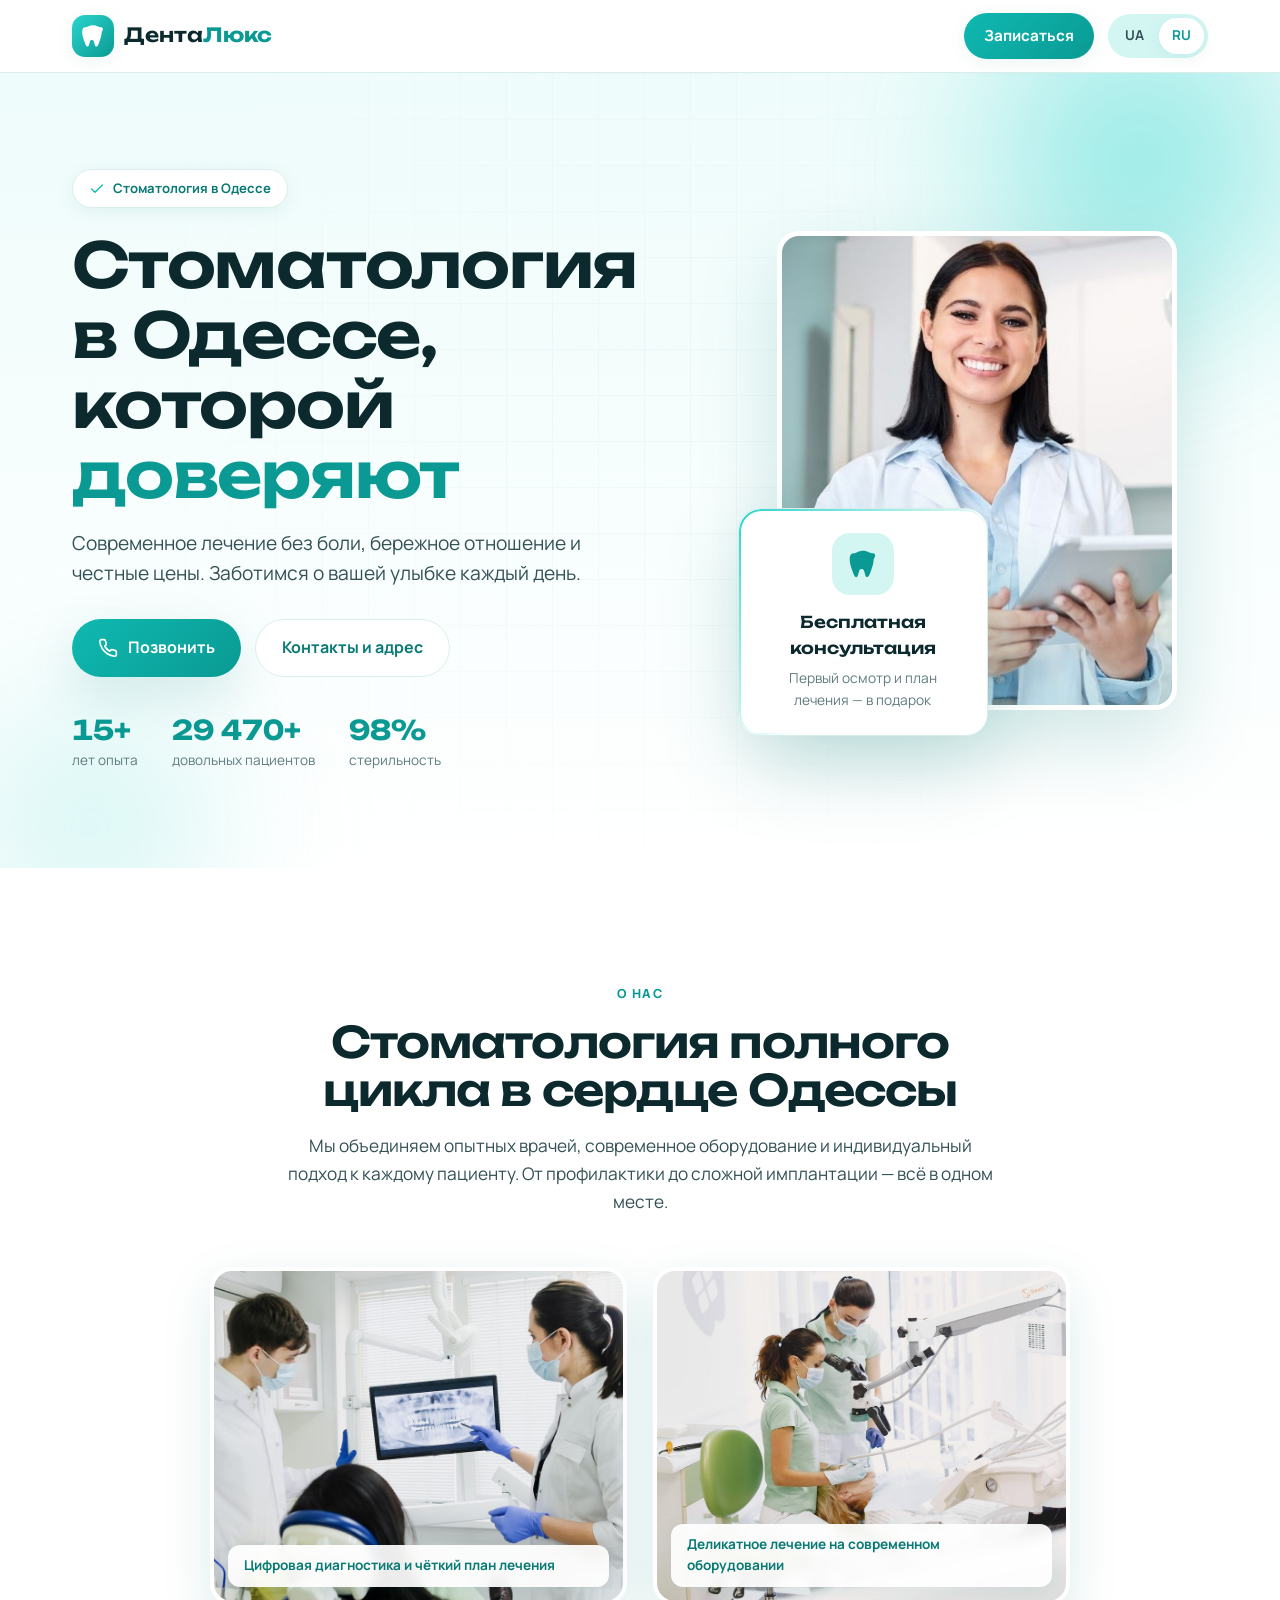
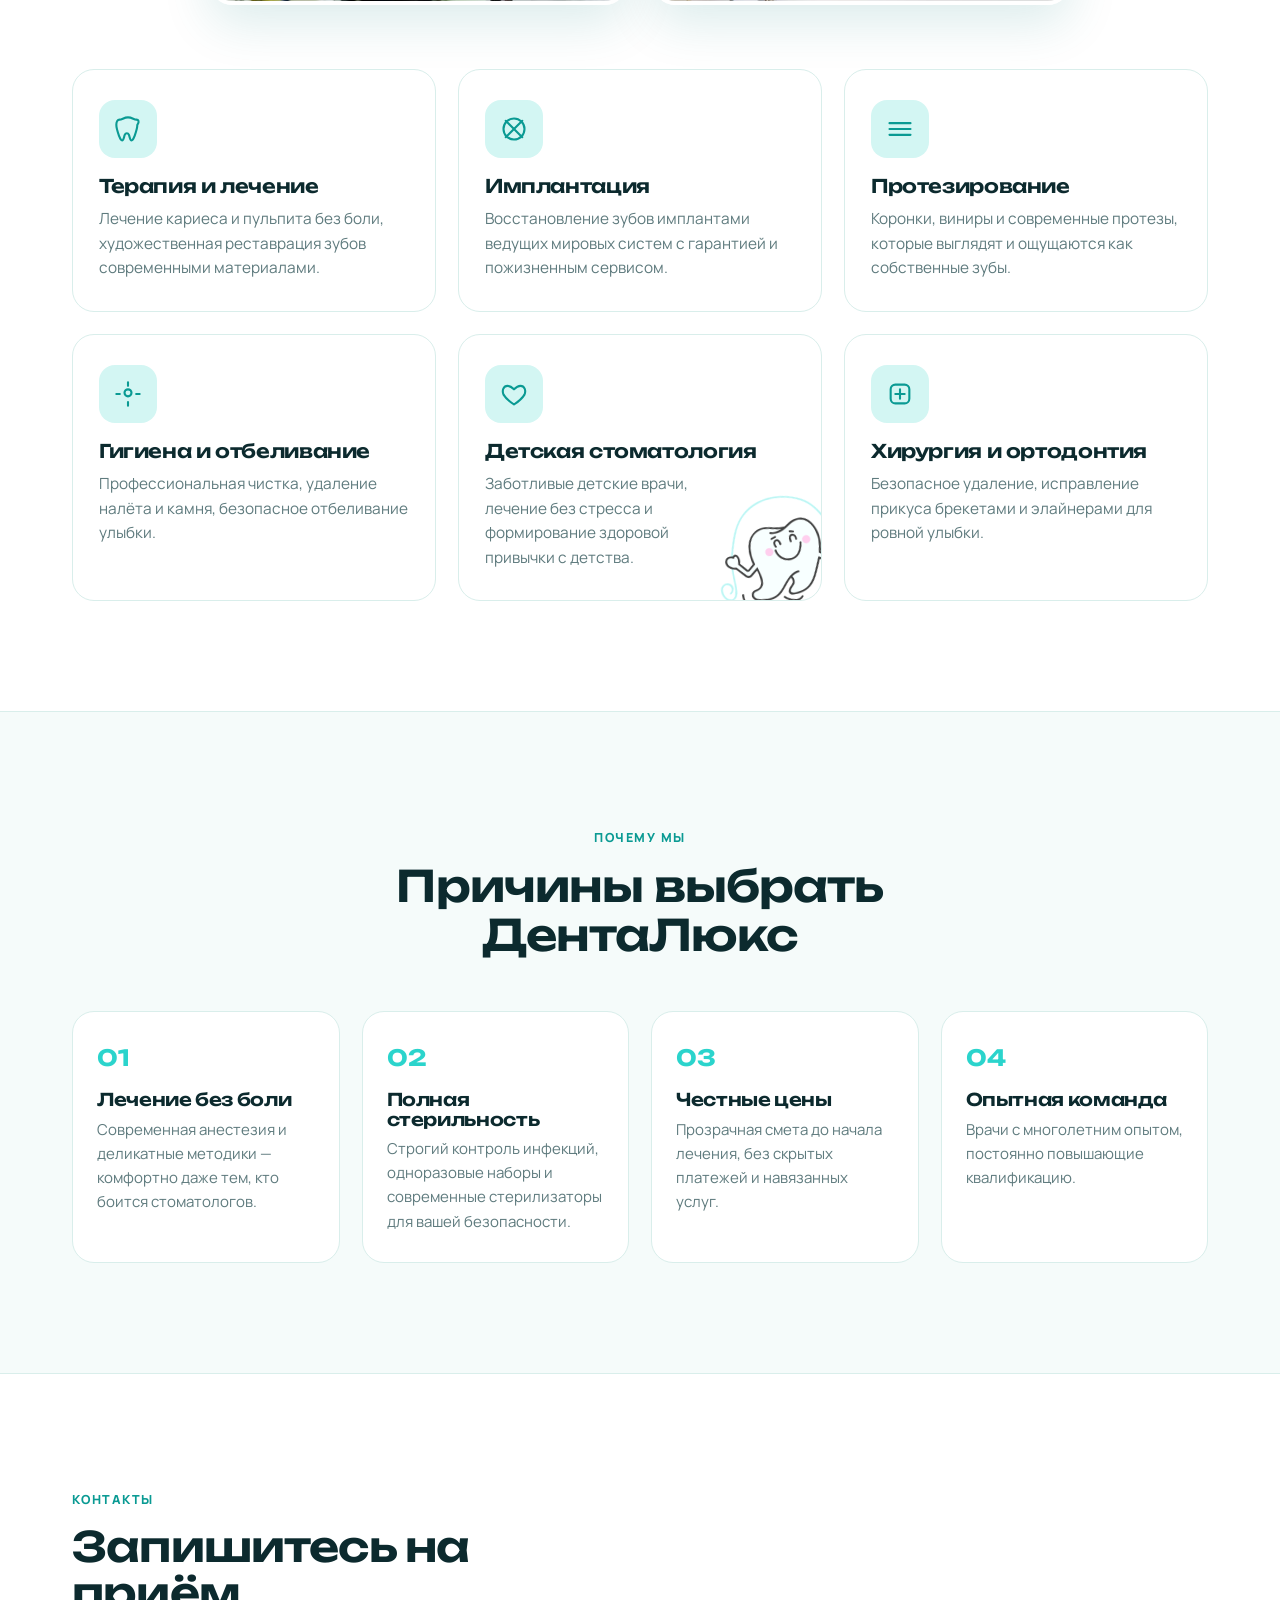
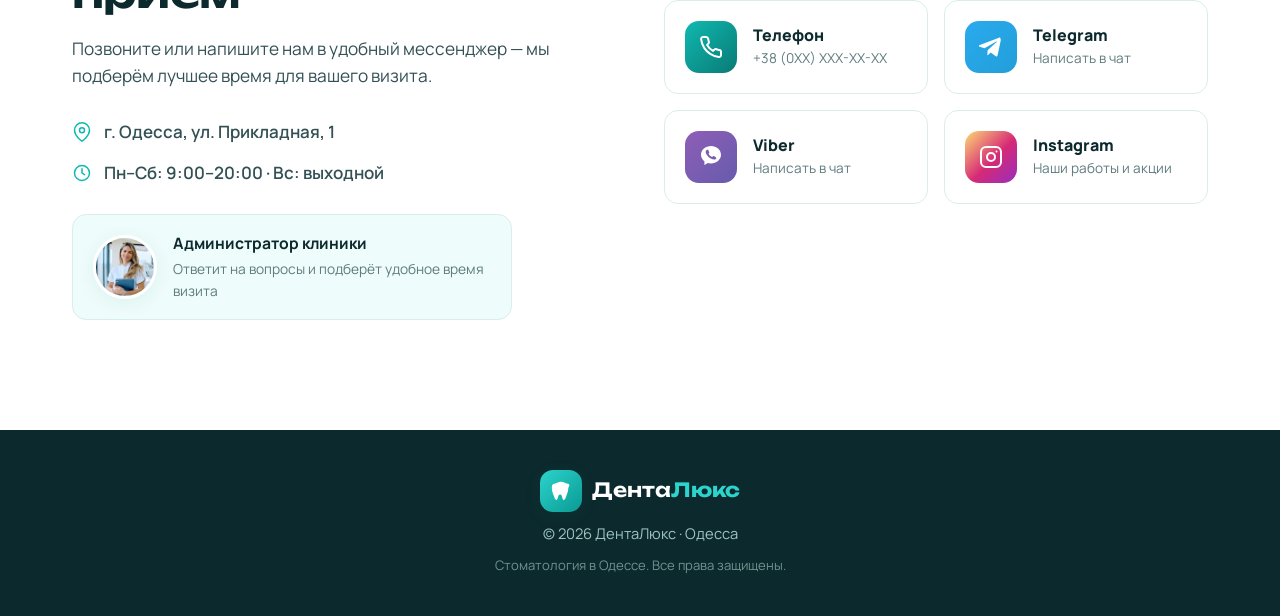
==== ru/index.html @ 969fa3d3 "Add motion layer: hero entrance, stat counters, hover micro-interactions Animations are kept calm an" ====
<!DOCTYPE html>
<html lang="ru">
<head>
  <meta charset="UTF-8" />
  <meta name="viewport" content="width=device-width, initial-scale=1.0" />

  <!-- ===== SEO ===== -->
  <title>Стоматология в Одессе — ДентаЛюкс | Имплантация, гигиена</title>
  <meta name="description" content="Стоматология в Одессе: лечение без боли, имплантация, протезирование, детская стоматология. Бесплатная консультация. Звоните: +38 (0XX) XXX-XX-XX" />
  <meta name="keywords" content="стоматология Одесса, стоматолог Одесса, имплантация зубов Одесса, лечение зубов Одесса, протезирование Одесса, детская стоматология Одесса" />
  <meta name="robots" content="index, follow" />
  <meta name="author" content="ДентаЛюкс" />
  <meta name="theme-color" content="#0fb9b1" />

  <!-- ===== Canonical & hreflang (демо-домен GitHub Pages; замініть на свій при переїзді на бойовий хостинг) ===== -->
  <link rel="canonical" href="https://yanisdigital.github.io/case-stomatology-Odesa/ru/" />
  <link rel="alternate" hreflang="uk" href="https://yanisdigital.github.io/case-stomatology-Odesa/" />
  <link rel="alternate" hreflang="ru" href="https://yanisdigital.github.io/case-stomatology-Odesa/ru/" />
  <link rel="alternate" hreflang="x-default" href="https://yanisdigital.github.io/case-stomatology-Odesa/" />

  <!-- ===== Open Graph (Telegram / Viber / Facebook) ===== -->
  <meta property="og:type" content="website" />
  <meta property="og:site_name" content="ДентаЛюкс" />
  <meta property="og:title" content="Стоматология в Одессе — ДентаЛюкс" />
  <meta property="og:description" content="Лечение без боли, имплантация, протезирование, детская стоматология. Бесплатная консультация." />
  <meta property="og:url" content="https://yanisdigital.github.io/case-stomatology-Odesa/ru/" />
  <meta property="og:image" content="https://yanisdigital.github.io/case-stomatology-Odesa/assets/img/og-image.png" />
  <meta property="og:image:width" content="1200" />
  <meta property="og:image:height" content="630" />
  <meta property="og:locale" content="ru_RU" />
  <meta property="og:locale:alternate" content="uk_UA" />

  <!-- ===== Twitter ===== -->
  <meta name="twitter:card" content="summary_large_image" />
  <meta name="twitter:title" content="Стоматология в Одессе — ДентаЛюкс" />
  <meta name="twitter:description" content="Лечение без боли, имплантация, протезирование, детская стоматология. Бесплатная консультация." />
  <meta name="twitter:image" content="https://yanisdigital.github.io/case-stomatology-Odesa/assets/img/og-image.png" />

  <!-- ===== Favicons ===== -->
  <link rel="icon" href="../favicon.ico" sizes="any" />
  <link rel="icon" type="image/svg+xml" href="../assets/img/favicon.svg" />
  <link rel="apple-touch-icon" href="../assets/img/favicon.svg" />

  <!-- ===== Fonts ===== -->
  <link rel="preconnect" href="https://fonts.googleapis.com" />
  <link rel="preconnect" href="https://fonts.gstatic.com" crossorigin />
  <link href="https://fonts.googleapis.com/css2?family=Manrope:wght@400;500;600;700;800&family=Unbounded:wght@500;600;700&display=swap" rel="stylesheet" />

  <!-- ===== Styles ===== -->
  <!-- ?v= — версия для сброса кеша браузера после обновлений -->
  <link rel="stylesheet" href="../assets/css/style.css?v=4" />

  <!-- ===== Structured data: LocalBusiness ===== -->
  <script type="application/ld+json">
  {
    "@context": "https://schema.org",
    "@type": "Dentist",
    "name": "ДентаЛюкс",
    "image": "https://yanisdigital.github.io/case-stomatology-Odesa/assets/img/og-image.png",
    "url": "https://yanisdigital.github.io/case-stomatology-Odesa/ru/",
    "telephone": "+380000000000",
    "priceRange": "$$",
    "address": {
      "@type": "PostalAddress",
      "streetAddress": "ул. Прикладная, 1",
      "addressLocality": "Одесса",
      "addressRegion": "Одесская область",
      "postalCode": "65000",
      "addressCountry": "UA"
    },
    "openingHoursSpecification": [{
      "@type": "OpeningHoursSpecification",
      "dayOfWeek": ["Monday","Tuesday","Wednesday","Thursday","Friday","Saturday"],
      "opens": "09:00",
      "closes": "20:00"
    }]
  }
  </script>
</head>

<body>
  <!-- ================= HEADER ================= -->
  <header class="site-header" id="top">
    <div class="container header__inner">
      <a class="logo" href="#top" aria-label="ДентаЛюкс">
        <span class="logo__mark" aria-hidden="true">
          <svg viewBox="0 0 24 24" width="26" height="26" fill="currentColor">
            <path d="M12 2C8.5 2 7 4 4.8 4 3 4 2 5.6 2 8.4c0 3.2 1.2 6.4 2.3 9.4.7 1.9 1.3 4 2.6 4 1.5 0 1.5-3 2.4-5 .3-.7.8-1.1 1.7-1.1s1.4.4 1.7 1.1c.9 2 .9 5 2.4 5 1.3 0 1.9-2.1 2.6-4 1.1-3 2.3-6.2 2.3-9.4C22 5.6 21 4 19.2 4 17 4 15.5 2 12 2Z"/>
          </svg>
        </span>
        <span class="logo__text">Дента<strong>Люкс</strong></span>
      </a>

      <div class="header__right">
        <a class="header__cta" data-tel-link href="tel:+380000000000">Записаться</a>
        <div class="lang-switch" role="group" aria-label="Переключатель языка">
          <a href="../" class="lang-btn">UA</a>
          <a href="./" class="lang-btn is-active" aria-current="page">RU</a>
        </div>
      </div>
    </div>
  </header>

  <main>
    <!-- ================= HERO ================= -->
    <section class="hero">
      <div class="hero__bg" aria-hidden="true">
        <span class="blob blob--1"></span>
        <span class="blob blob--2"></span>
        <span class="grid-overlay"></span>
      </div>

      <div class="container hero__inner">
        <div class="hero__content">
          <span class="badge">
            <svg viewBox="0 0 24 24" width="16" height="16" fill="none" stroke="currentColor" stroke-width="2" stroke-linecap="round" stroke-linejoin="round"><path d="M20 6 9 17l-5-5"/></svg>
            <span>Стоматология в Одессе</span>
          </span>

          <h1 class="hero__title">Стоматология в Одессе, которой <span class="accent">доверяют</span></h1>
          <p class="hero__slogan">Современное лечение без боли, бережное отношение и честные цены. Заботимся о вашей улыбке каждый день.</p>

          <div class="hero__actions">
            <a class="btn btn--primary" data-tel-link href="tel:+380000000000">
              <svg viewBox="0 0 24 24" width="20" height="20" fill="none" stroke="currentColor" stroke-width="2" stroke-linecap="round" stroke-linejoin="round"><path d="M22 16.92v3a2 2 0 0 1-2.18 2 19.79 19.79 0 0 1-8.63-3.07 19.5 19.5 0 0 1-6-6 19.79 19.79 0 0 1-3.07-8.67A2 2 0 0 1 4.11 2h3a2 2 0 0 1 2 1.72c.13.96.36 1.9.7 2.81a2 2 0 0 1-.45 2.11L8.09 9.91a16 16 0 0 0 6 6l1.27-1.27a2 2 0 0 1 2.11-.45c.9.34 1.85.57 2.81.7A2 2 0 0 1 22 16.92Z"/></svg>
              <span>Позвонить</span>
            </a>
            <a class="btn btn--ghost" href="#contacts">Контакты и адрес</a>
          </div>

          <ul class="hero__stats">
            <li><strong data-count="15" data-suffix="+">15+</strong><span>лет опыта</span></li>
            <li><strong data-count="30000" data-suffix="+">30 000+</strong><span>довольных пациентов</span></li>
            <li><strong data-count="100" data-suffix="%">100%</strong><span>стерильность</span></li>
          </ul>
        </div>

        <div class="hero__visual">
          <div class="hero__photo">
            <img src="../assets/img/doctor-1.jpg" width="568" height="683"
                 alt="Врач-стоматолог клиники ДентаЛюкс"
                 fetchpriority="high" />
          </div>
          <div class="hero__card">
            <span class="hero__card-icon">
              <svg viewBox="0 0 24 24" width="40" height="40" fill="currentColor"><path d="M12 2C8.5 2 7 4 4.8 4 3 4 2 5.6 2 8.4c0 3.2 1.2 6.4 2.3 9.4.7 1.9 1.3 4 2.6 4 1.5 0 1.5-3 2.4-5 .3-.7.8-1.1 1.7-1.1s1.4.4 1.7 1.1c.9 2 .9 5 2.4 5 1.3 0 1.9-2.1 2.6-4 1.1-3 2.3-6.2 2.3-9.4C22 5.6 21 4 19.2 4 17 4 15.5 2 12 2Z"/></svg>
            </span>
            <p class="hero__card-title">Бесплатная консультация</p>
            <p class="hero__card-sub">Первый осмотр и план лечения — в подарок</p>
          </div>
        </div>
      </div>
    </section>

    <!-- ================= ABOUT / SERVICES ================= -->
    <section class="section" id="about">
      <div class="container">
        <div class="section__head">
          <span class="eyebrow">О нас</span>
          <h2 class="section__title">Стоматология полного цикла в сердце Одессы</h2>
          <p class="section__lead">Мы объединяем опытных врачей, современное оборудование и индивидуальный подход к каждому пациенту. От профилактики до сложной имплантации — всё в одном месте.</p>
        </div>

        <div class="about-media">
          <figure class="about-media__item">
            <img src="../assets/img/clinic-xray.jpg" width="900" height="1350" loading="lazy"
                 alt="Врачи ДентаЛюкс анализируют рентгеновский снимок" />
            <figcaption>Цифровая диагностика и чёткий план лечения</figcaption>
          </figure>
          <figure class="about-media__item">
            <img src="../assets/img/clinic-care.jpg?v=2" width="900" height="809" loading="lazy"
                 alt="Деликатное лечение зубов в клинике ДентаЛюкс" />
            <figcaption>Деликатное лечение на современном оборудовании</figcaption>
          </figure>
        </div>

        <div class="services">
          <article class="service-card">
            <span class="service-card__icon">
              <svg viewBox="0 0 24 24" width="28" height="28" fill="none" stroke="currentColor" stroke-width="1.8" stroke-linecap="round" stroke-linejoin="round"><path d="M12 2C8.5 2 7 4 4.8 4 3 4 2 5.6 2 8.4c0 3.2 1.2 6.4 2.3 9.4.7 1.9 1.3 4 2.6 4 1.5 0 1.5-3 2.4-5 .3-.7.8-1.1 1.7-1.1s1.4.4 1.7 1.1c.9 2 .9 5 2.4 5 1.3 0 1.9-2.1 2.6-4 1.1-3 2.3-6.2 2.3-9.4C22 5.6 21 4 19.2 4 17 4 15.5 2 12 2Z"/></svg>
            </span>
            <h3>Терапия и лечение</h3>
            <p>Лечение кариеса и пульпита без боли, художественная реставрация зубов современными материалами.</p>
          </article>

          <article class="service-card">
            <span class="service-card__icon">
              <svg viewBox="0 0 24 24" width="28" height="28" fill="none" stroke="currentColor" stroke-width="1.8" stroke-linecap="round" stroke-linejoin="round"><path d="M12 2v20M2 12h20" transform="rotate(45 12 12)"/><circle cx="12" cy="12" r="9"/></svg>
            </span>
            <h3>Имплантация</h3>
            <p>Восстановление зубов имплантами ведущих мировых систем с гарантией и пожизненным сервисом.</p>
          </article>

          <article class="service-card">
            <span class="service-card__icon">
              <svg viewBox="0 0 24 24" width="28" height="28" fill="none" stroke="currentColor" stroke-width="1.8" stroke-linecap="round" stroke-linejoin="round"><path d="M3 7h18M3 12h18M3 17h18"/></svg>
            </span>
            <h3>Протезирование</h3>
            <p>Коронки, виниры и современные протезы, которые выглядят и ощущаются как собственные зубы.</p>
          </article>

          <article class="service-card">
            <span class="service-card__icon">
              <svg viewBox="0 0 24 24" width="28" height="28" fill="none" stroke="currentColor" stroke-width="1.8" stroke-linecap="round" stroke-linejoin="round"><path d="M9 11a3 3 0 1 0 6 0 3 3 0 0 0-6 0Z"/><path d="M12 2v3M12 19v3M2 12h3M19 12h3"/></svg>
            </span>
            <h3>Гигиена и отбеливание</h3>
            <p>Профессиональная чистка, удаление налёта и камня, безопасное отбеливание улыбки.</p>
          </article>

          <article class="service-card service-card--kids">
            <span class="service-card__icon">
              <svg viewBox="0 0 24 24" width="28" height="28" fill="none" stroke="currentColor" stroke-width="1.8" stroke-linecap="round" stroke-linejoin="round"><path d="M12 21s-6.5-4.35-9-8.5C1.5 9 3 5 6.5 5 9 5 12 8 12 8s3-3 5.5-3C21 5 22.5 9 21 12.5 18.5 16.65 12 21 12 21Z"/></svg>
            </span>
            <h3>Детская стоматология</h3>
            <p>Заботливые детские врачи, лечение без стресса и формирование здоровой привычки с детства.</p>
            <img class="service-card__art" src="../assets/img/tooth-rope.png" width="640" height="612"
                 loading="lazy" alt="" aria-hidden="true" />
          </article>

          <article class="service-card">
            <span class="service-card__icon">
              <svg viewBox="0 0 24 24" width="28" height="28" fill="none" stroke="currentColor" stroke-width="1.8" stroke-linecap="round" stroke-linejoin="round"><rect x="4" y="4" width="16" height="16" rx="4"/><path d="M8 12h8M12 8v8"/></svg>
            </span>
            <h3>Хирургия и ортодонтия</h3>
            <p>Безопасное удаление, исправление прикуса брекетами и элайнерами для ровной улыбки.</p>
          </article>
        </div>
      </div>
    </section>

    <!-- ================= WHY US ================= -->
    <section class="section section--alt" id="why">
      <div class="container">
        <div class="section__head">
          <span class="eyebrow">Почему мы</span>
          <h2 class="section__title">Причины выбрать ДентаЛюкс</h2>
        </div>
        <div class="features">
          <div class="feature">
            <span class="feature__num">01</span>
            <h3>Лечение без боли</h3>
            <p>Современная анестезия и деликатные методики — комфортно даже тем, кто боится стоматологов.</p>
          </div>
          <div class="feature">
            <span class="feature__num">02</span>
            <h3>Полная стерильность</h3>
            <p>Строгий контроль инфекций, одноразовые наборы и современные стерилизаторы для вашей безопасности.</p>
          </div>
          <div class="feature">
            <span class="feature__num">03</span>
            <h3>Честные цены</h3>
            <p>Прозрачная смета до начала лечения, без скрытых платежей и навязанных услуг.</p>
          </div>
          <div class="feature">
            <span class="feature__num">04</span>
            <h3>Опытная команда</h3>
            <p>Врачи с многолетним опытом, постоянно повышающие квалификацию.</p>
          </div>
        </div>
      </div>
    </section>

    <!-- ================= CONTACTS ================= -->
    <section class="section" id="contacts">
      <div class="container">
        <div class="contacts">
          <div class="contacts__info">
            <span class="eyebrow">Контакты</span>
            <h2 class="section__title">Запишитесь на приём</h2>
            <p class="section__lead">Позвоните или напишите нам в удобный мессенджер — мы подберём лучшее время для вашего визита.</p>

            <ul class="contacts__meta">
              <li>
                <svg viewBox="0 0 24 24" width="20" height="20" fill="none" stroke="currentColor" stroke-width="1.8" stroke-linecap="round" stroke-linejoin="round"><path d="M21 10c0 7-9 13-9 13s-9-6-9-13a9 9 0 0 1 18 0Z"/><circle cx="12" cy="10" r="3"/></svg>
                <span>г. Одесса, ул. Прикладная, 1</span>
              </li>
              <li>
                <svg viewBox="0 0 24 24" width="20" height="20" fill="none" stroke="currentColor" stroke-width="1.8" stroke-linecap="round" stroke-linejoin="round"><circle cx="12" cy="12" r="9"/><path d="M12 7v5l3 2"/></svg>
                <span>Пн–Сб: 9:00–20:00 · Вс: выходной</span>
              </li>
            </ul>

            <div class="contacts__person">
              <img src="../assets/img/doctor-2.jpg" width="515" height="575" loading="lazy"
                   alt="Администратор клиники ДентаЛюкс" />
              <div class="contacts__person-text">
                <strong>Администратор клиники</strong>
                <span>Ответит на вопросы и подберёт удобное время визита</span>
              </div>
            </div>
          </div>

          <div class="contacts__channels">
            <!-- Телефон -->
            <a class="channel channel--phone" data-tel-link href="tel:+380000000000">
              <span class="channel__icon">
                <svg viewBox="0 0 24 24" width="24" height="24" fill="none" stroke="currentColor" stroke-width="2" stroke-linecap="round" stroke-linejoin="round"><path d="M22 16.92v3a2 2 0 0 1-2.18 2 19.79 19.79 0 0 1-8.63-3.07 19.5 19.5 0 0 1-6-6 19.79 19.79 0 0 1-3.07-8.67A2 2 0 0 1 4.11 2h3a2 2 0 0 1 2 1.72c.13.96.36 1.9.7 2.81a2 2 0 0 1-.45 2.11L8.09 9.91a16 16 0 0 0 6 6l1.27-1.27a2 2 0 0 1 2.11-.45c.9.34 1.85.57 2.81.7A2 2 0 0 1 22 16.92Z"/></svg>
              </span>
              <span class="channel__body">
                <span class="channel__label">Телефон</span>
                <span class="channel__value">+38 (0XX) XXX-XX-XX</span>
              </span>
            </a>

            <!-- Telegram -->
            <a class="channel channel--tg" href="https://t.me/yourchannel" target="_blank" rel="noopener">
              <span class="channel__icon">
                <svg viewBox="0 0 24 24" width="24" height="24" fill="currentColor"><path d="M21.94 4.6 18.6 20.3c-.25 1.1-.9 1.37-1.83.85l-5.05-3.72-2.44 2.35c-.27.27-.5.5-1 .5l.36-5.1 9.3-8.4c.4-.36-.09-.56-.62-.2L5.55 13.2.6 11.65c-1.08-.34-1.1-1.08.22-1.6l19.2-7.4c.9-.33 1.68.2 1.42 1.95Z"/></svg>
              </span>
              <span class="channel__body">
                <span class="channel__label">Telegram</span>
                <span class="channel__value">Написать в чат</span>
              </span>
            </a>

            <!-- Viber -->
            <a class="channel channel--viber" href="viber://chat?number=%2B380000000000" target="_blank" rel="noopener">
              <span class="channel__icon">
                <svg viewBox="0 0 24 24" width="24" height="24" fill="currentColor"><path d="M12 1C6.5 1 2 4.9 2 9.7c0 2.6 1.3 4.9 3.4 6.5v3.9l3.5-2c1 .2 2 .3 3.1.3 5.5 0 10-3.9 10-8.7S17.5 1 12 1Zm5.5 12.2c-.2.6-1.2 1.2-1.8 1.3-.5.1-1 .2-3.3-.7-2.8-1.1-4.5-3.9-4.7-4.1-.1-.2-1-1.4-1-2.6s.6-1.8.9-2c.2-.3.5-.3.7-.3h.5c.2 0 .4 0 .6.5l.8 2c.1.2.1.4 0 .6l-.4.5c-.1.2-.3.3-.1.6.1.3.7 1.1 1.4 1.7.9.8 1.6 1 1.9 1.2.2.1.4.1.5-.1l.6-.7c.2-.2.4-.2.6-.1l1.8.9c.3.1.4.2.5.3.1.3.1.6-.1 1Z"/></svg>
              </span>
              <span class="channel__body">
                <span class="channel__label">Viber</span>
                <span class="channel__value">Написать в чат</span>
              </span>
            </a>

            <!-- Instagram -->
            <a class="channel channel--ig" href="https://instagram.com/yourpage" target="_blank" rel="noopener">
              <span class="channel__icon">
                <svg viewBox="0 0 24 24" width="24" height="24" fill="none" stroke="currentColor" stroke-width="2" stroke-linecap="round" stroke-linejoin="round"><rect x="2" y="2" width="20" height="20" rx="5"/><circle cx="12" cy="12" r="4"/><circle cx="17.5" cy="6.5" r="1" fill="currentColor" stroke="none"/></svg>
              </span>
              <span class="channel__body">
                <span class="channel__label">Instagram</span>
                <span class="channel__value">Наши работы и акции</span>
              </span>
            </a>
          </div>
        </div>
      </div>
    </section>
  </main>

  <!-- ================= FOOTER ================= -->
  <footer class="site-footer">
    <div class="container footer__inner">
      <a class="logo logo--footer" href="#top">
        <span class="logo__mark" aria-hidden="true">
          <svg viewBox="0 0 24 24" width="22" height="22" fill="currentColor"><path d="M12 2C8.5 2 7 4 4.8 4 3 4 2 5.6 2 8.4c0 3.2 1.2 6.4 2.3 9.4.7 1.9 1.3 4 2.6 4 1.5 0 1.5-3 2.4-5 .3-.7.8-1.1 1.7-1.1s1.4.4 1.7 1.1c.9 2 .9 5 2.4 5 1.3 0 1.9-2.1 2.6-4 1.1-3 2.3-6.2 2.3-9.4C22 5.6 21 4 19.2 4 17 4 15.5 2 12 2Z"/></svg>
        </span>
        <span class="logo__text">Дента<strong>Люкс</strong></span>
      </a>
      <p class="footer__copy">© <span id="year">2026</span> ДентаЛюкс · <span>Одесса</span></p>
      <p class="footer__note">Стоматология в Одессе. Все права защищены.</p>
    </div>
  </footer>

  <script src="../assets/js/main.js?v=4"></script>
</body>
</html>
---- assets/css/style.css ----
/* =========================================================
   ДентаЛюкс — стоматологія в Одесі
   Fresh mint / turquoise theme · clean medical
   ========================================================= */

:root {
  /* palette */
  --mint-50:  #eefcfb;
  --mint-100: #d3f6f3;
  --mint-200: #a7ece8;
  --teal-400: #2bd4cc;
  --teal-500: #0fb9b1;
  --teal-600: #0a9a93;
  --teal-700: #0a7a75;
  --ink:      #0c2a2e;
  --ink-soft: #335055;
  --muted:    #5f7b7e;
  --line:     #d9eeeb;
  --white:    #ffffff;
  --cream:    #f5fbfa;

  /* type */
  --font-display: "Unbounded", system-ui, sans-serif;
  --font-body: "Manrope", system-ui, -apple-system, sans-serif;

  /* layout */
  --container: 1180px;
  --radius: 22px;
  --radius-sm: 14px;
  --shadow-sm: 0 4px 18px rgba(10, 122, 117, .08);
  --shadow-md: 0 18px 50px rgba(10, 122, 117, .14);
  --shadow-lg: 0 30px 80px rgba(10, 122, 117, .18);
  --ring: 0 0 0 4px rgba(43, 212, 204, .25);

  /* motion — спокійні криві без пружності (медична тематика) */
  --ease-out: cubic-bezier(.22, .8, .32, 1);
  --ease-soft: cubic-bezier(.4, 0, .2, 1);
  --ease-pop: cubic-bezier(.34, 1.24, .64, 1);
}

/* ---------- reset ---------- */
*, *::before, *::after { box-sizing: border-box; }
* { margin: 0; }
html { scroll-behavior: smooth; -webkit-text-size-adjust: 100%; }
body {
  font-family: var(--font-body);
  color: var(--ink);
  background: var(--white);
  line-height: 1.6;
  font-size: 17px;
  -webkit-font-smoothing: antialiased;
  text-rendering: optimizeLegibility;
  overflow-x: hidden;
}
img, svg { display: block; max-width: 100%; }
a { color: inherit; text-decoration: none; }
ul { list-style: none; padding: 0; }
h1, h2, h3 { font-family: var(--font-display); font-weight: 600; line-height: 1.12; letter-spacing: -.02em; }

.container { width: 100%; max-width: var(--container); margin-inline: auto; padding-inline: 22px; }

/* ---------- header ---------- */
.site-header {
  position: sticky; top: 0; z-index: 50;
  background: rgba(255, 255, 255, .82);
  backdrop-filter: saturate(180%) blur(14px);
  border-bottom: 1px solid var(--line);
  transition: background-color .35s var(--ease-soft), box-shadow .35s var(--ease-soft);
}
.header__inner { display: flex; align-items: center; justify-content: space-between; height: 72px; gap: 16px; }

.logo { display: inline-flex; align-items: center; gap: 10px; font-family: var(--font-display); font-weight: 600; font-size: 1.22rem; color: var(--ink); }
.logo__mark {
  display: grid; place-items: center; width: 42px; height: 42px; border-radius: 13px;
  color: #fff; background: linear-gradient(135deg, var(--teal-400), var(--teal-600));
  box-shadow: var(--shadow-sm);
  transition: transform .4s var(--ease-pop), box-shadow .3s var(--ease-soft);
}
.logo:hover .logo__mark { transform: rotate(-8deg) scale(1.06); box-shadow: var(--shadow-md); }
.logo__text strong { color: var(--teal-600); font-weight: 700; }

.header__right { display: flex; align-items: center; gap: 14px; }
.header__cta {
  display: inline-flex; align-items: center; padding: 11px 20px; border-radius: 100px;
  font-weight: 700; font-size: .95rem; color: #fff;
  background: linear-gradient(135deg, var(--teal-500), var(--teal-600));
  box-shadow: var(--shadow-sm); transition: transform .2s ease, box-shadow .2s ease;
}
.header__cta:hover { transform: translateY(-2px); box-shadow: var(--shadow-md); }

.lang-switch { display: inline-flex; background: var(--mint-100); border-radius: 100px; padding: 4px; gap: 2px; }
.lang-btn {
  border: 0; cursor: pointer; font-family: var(--font-body); font-weight: 700; font-size: .85rem;
  padding: 7px 13px; border-radius: 100px; color: var(--ink-soft); background: transparent; transition: all .2s ease;
}
.lang-btn:hover { color: var(--teal-700); }
.lang-btn.is-active { background: #fff; color: var(--teal-600); box-shadow: var(--shadow-sm); }

/* ---------- hero ---------- */
.hero { position: relative; overflow: hidden; background: linear-gradient(180deg, var(--mint-50), var(--white)); }
.hero__bg { position: absolute; inset: 0; pointer-events: none; }
.blob { position: absolute; border-radius: 50%; filter: blur(60px); opacity: .55; }
.blob--1 { width: 460px; height: 460px; top: -140px; right: -90px; background: radial-gradient(circle, var(--teal-400), transparent 70%); }
.blob--2 { width: 380px; height: 380px; bottom: -150px; left: -100px; background: radial-gradient(circle, var(--mint-200), transparent 70%); }
.grid-overlay {
  position: absolute; inset: 0;
  background-image: linear-gradient(var(--line) 1px, transparent 1px), linear-gradient(90deg, var(--line) 1px, transparent 1px);
  background-size: 46px 46px; opacity: .35;
  mask-image: radial-gradient(circle at 50% 40%, #000 0%, transparent 72%);
  -webkit-mask-image: radial-gradient(circle at 50% 40%, #000 0%, transparent 72%);
}

.hero__inner {
  position: relative; display: grid; grid-template-columns: 1.15fr .85fr; gap: 48px; align-items: center;
  padding-block: clamp(48px, 8vw, 96px);
}
.hero__content { max-width: 620px; }

.badge {
  display: inline-flex; align-items: center; gap: 8px; padding: 8px 16px; border-radius: 100px;
  background: #fff; border: 1px solid var(--line); color: var(--teal-700);
  font-weight: 700; font-size: .82rem; box-shadow: var(--shadow-sm); margin-bottom: 22px;
}
.badge svg { color: var(--teal-500); }

.hero__title { font-size: clamp(2.3rem, 5.2vw, 3.9rem); margin-bottom: 18px; }
.hero__title .accent { color: var(--teal-600); }
.hero__slogan { font-size: clamp(1.02rem, 2vw, 1.2rem); color: var(--ink-soft); max-width: 520px; margin-bottom: 30px; }

.hero__actions { display: flex; flex-wrap: wrap; gap: 14px; margin-bottom: 40px; }
.btn {
  position: relative; overflow: hidden; isolation: isolate;
  display: inline-flex; align-items: center; gap: 10px; padding: 15px 26px; border-radius: 100px;
  font-weight: 700; font-size: 1rem; cursor: pointer;
  transition: transform .25s var(--ease-out), box-shadow .25s var(--ease-out), background .2s ease, border-color .25s ease;
}
.btn--primary { color: #fff; background: linear-gradient(135deg, var(--teal-500), var(--teal-600)); box-shadow: var(--shadow-md); }
.btn--primary:hover { transform: translateY(-3px); box-shadow: var(--shadow-lg); }
/* світловий відблиск пробігає по кнопці при наведенні;
   z-index: -1 малює його над фоном, але під текстом */
.btn--primary::after {
  content: ""; position: absolute; inset: 0; z-index: -1;
  background: linear-gradient(115deg, transparent 35%, rgba(255, 255, 255, .42) 50%, transparent 65%);
  transform: translateX(-120%); transition: transform .85s var(--ease-out);
}
.btn--primary:hover::after { transform: translateX(120%); }
/* іконка телефону легко «дзвонить» при наведенні */
.btn--primary:hover svg { animation: ring .6s var(--ease-soft); }
.btn--ghost { color: var(--teal-700); background: #fff; border: 1.5px solid var(--line); }
.btn--ghost:hover { border-color: var(--teal-400); transform: translateY(-3px); }

.hero__stats { display: flex; gap: 34px; flex-wrap: wrap; }
.hero__stats li { display: flex; flex-direction: column; }
.hero__stats strong {
  font-family: var(--font-display); font-size: 1.7rem; color: var(--teal-600); line-height: 1;
  font-variant-numeric: tabular-nums; /* цифри однакової ширини — лічильник не «тремтить» */
}
.hero__stats span { font-size: .85rem; color: var(--muted); margin-top: 6px; }

/* hero visual: doctor photo + floating card */
.hero__visual { position: relative; display: flex; justify-content: center; }
.hero__photo {
  position: relative; max-width: 400px; border-radius: var(--radius); overflow: hidden;
  border: 5px solid #fff; box-shadow: var(--shadow-lg);
}
.hero__photo::after {
  content: ""; position: absolute; inset: 0;
  background: linear-gradient(180deg, transparent 60%, rgba(10, 122, 117, .18));
}
.hero__photo img { width: 100%; height: auto; }
.hero__card {
  position: absolute; left: -8px; bottom: -26px; width: 250px; background: #fff; border-radius: var(--radius);
  padding: 24px 22px; text-align: center; box-shadow: var(--shadow-lg); border: 1px solid var(--line);
  animation: float 5s ease-in-out infinite;
}
.hero__card::before {
  content: ""; position: absolute; inset: 0; border-radius: var(--radius); padding: 1.5px;
  background: linear-gradient(135deg, var(--teal-400), transparent 60%);
  -webkit-mask: linear-gradient(#000 0 0) content-box, linear-gradient(#000 0 0);
  -webkit-mask-composite: xor; mask-composite: exclude; pointer-events: none;
}
.hero__card-icon { display: grid; place-items: center; width: 62px; height: 62px; margin: 0 auto 14px; border-radius: 18px; color: var(--teal-600); background: var(--mint-100); }
.hero__card-icon svg { width: 32px; height: 32px; }
.hero__card-title { font-family: var(--font-display); font-weight: 600; font-size: 1.02rem; margin-bottom: 6px; }
.hero__card-sub { font-size: .86rem; color: var(--muted); }
@keyframes float { 0%,100% { transform: translateY(0); } 50% { transform: translateY(-12px); } }

/* ---------- sections ---------- */
.section { padding-block: clamp(56px, 9vw, 110px); }
.section--alt { background: var(--cream); border-block: 1px solid var(--line); }
.section__head { max-width: 720px; margin: 0 auto 52px; text-align: center; }
.eyebrow {
  display: inline-block; font-weight: 800; font-size: .78rem; letter-spacing: .12em; text-transform: uppercase;
  color: var(--teal-600); margin-bottom: 14px;
}
.section__title { font-size: clamp(1.8rem, 4vw, 2.7rem); }
.section__lead { margin-top: 18px; color: var(--ink-soft); font-size: 1.08rem; }

/* about media gallery */
.about-media {
  display: grid; grid-template-columns: 1fr 1fr; gap: 26px;
  max-width: 860px; margin: 0 auto 64px;
}
.about-media__item {
  position: relative; border-radius: var(--radius); overflow: hidden;
  box-shadow: var(--shadow-md); border: 4px solid #fff;
}
.about-media__item img {
  width: 100%; height: 330px; object-fit: cover; display: block;
  transition: transform .7s var(--ease-out);
}
.about-media__item:hover img { transform: scale(1.07); }
.about-media__item figcaption {
  position: absolute; left: 14px; right: 14px; bottom: 14px;
  padding: 10px 16px; border-radius: 12px; font-weight: 700; font-size: .85rem;
  color: var(--teal-700); background: rgba(255, 255, 255, .92);
  backdrop-filter: blur(6px); box-shadow: var(--shadow-sm);
  transition: transform .45s var(--ease-out), box-shadow .45s var(--ease-out);
}
.about-media__item:hover figcaption { transform: translateY(-4px); box-shadow: var(--shadow-md); }

/* services grid */
.services { display: grid; grid-template-columns: repeat(3, 1fr); gap: 22px; }
.service-card {
  background: #fff; border: 1px solid var(--line); border-radius: var(--radius); padding: 30px 26px;
  transition: transform .25s ease, box-shadow .25s ease, border-color .25s ease;
}
.service-card:hover { transform: translateY(-6px); box-shadow: var(--shadow-md); border-color: var(--teal-200, var(--mint-200)); }
.service-card__icon {
  display: grid; place-items: center; width: 58px; height: 58px; border-radius: 16px;
  color: var(--teal-600); background: var(--mint-100); margin-bottom: 18px;
  transition: transform .45s var(--ease-pop), background-color .35s var(--ease-soft), color .35s var(--ease-soft);
}
.service-card:hover .service-card__icon {
  transform: translateY(-4px) rotate(-7deg);
  background: linear-gradient(135deg, var(--teal-400), var(--teal-600)); color: #fff;
}
.service-card h3 { font-size: 1.18rem; margin-bottom: 10px; }
.service-card p { color: var(--muted); font-size: .96rem; }

/* kids card with mascot art */
.service-card--kids { position: relative; overflow: hidden; }
.service-card--kids p { position: relative; max-width: 75%; }
.service-card__art {
  position: absolute; right: -26px; bottom: -20px; width: 130px; height: auto;
  transform: rotate(-8deg); opacity: .9; pointer-events: none;
  transition: transform .3s ease;
}
.service-card--kids:hover .service-card__art { transform: rotate(0deg) scale(1.06); }

/* features */
.features { display: grid; grid-template-columns: repeat(4, 1fr); gap: 22px; }
.feature {
  background: #fff; border: 1px solid var(--line); border-radius: var(--radius); padding: 28px 24px;
  transition: transform .3s var(--ease-out), box-shadow .3s var(--ease-out), border-color .3s ease;
}
.feature:hover { transform: translateY(-5px); box-shadow: var(--shadow-md); border-color: var(--mint-200); }
.feature__num {
  display: inline-block; font-family: var(--font-display); font-weight: 700; font-size: 1.4rem; color: var(--teal-400);
  transition: transform .4s var(--ease-pop), color .3s ease;
}
.feature:hover .feature__num { transform: scale(1.18); color: var(--teal-500); }
.feature h3 { font-size: 1.1rem; margin: 14px 0 8px; }
.feature p { color: var(--muted); font-size: .94rem; }

/* ---------- contacts ---------- */
.contacts { display: grid; grid-template-columns: 1fr 1fr; gap: 48px; align-items: center; }
.contacts__info .section__title { font-size: clamp(1.8rem, 4vw, 2.6rem); }
.contacts__meta { margin-top: 28px; display: grid; gap: 14px; }
.contacts__meta li { display: flex; align-items: center; gap: 12px; color: var(--ink-soft); font-weight: 600; }
.contacts__meta svg { color: var(--teal-500); flex: none; }

/* contacts: administrator card */
.contacts__person {
  display: flex; align-items: center; gap: 16px; margin-top: 28px;
  padding: 16px 20px; border-radius: var(--radius-sm);
  background: var(--mint-50); border: 1px solid var(--line); max-width: 440px;
}
.contacts__person img {
  width: 64px; height: 64px; border-radius: 50%; object-fit: cover;
  border: 3px solid #fff; box-shadow: var(--shadow-sm); flex: none;
}
.contacts__person-text { display: flex; flex-direction: column; gap: 2px; }
.contacts__person-text strong { font-size: .98rem; }
.contacts__person-text span { font-size: .86rem; color: var(--muted); }

.contacts__channels { display: grid; grid-template-columns: 1fr 1fr; gap: 16px; }
.channel {
  display: flex; align-items: center; gap: 16px; padding: 20px; border-radius: var(--radius-sm);
  background: #fff; border: 1px solid var(--line); transition: transform .2s ease, box-shadow .2s ease, border-color .2s ease;
}
.channel:hover { transform: translateY(-4px); box-shadow: var(--shadow-md); }
.channel:focus-visible { outline: none; box-shadow: var(--ring); }
.channel__icon {
  display: grid; place-items: center; width: 52px; height: 52px; border-radius: 14px; color: #fff; flex: none;
  transition: transform .4s var(--ease-pop), box-shadow .3s var(--ease-soft);
}
.channel:hover .channel__icon { transform: scale(1.1) rotate(-6deg); box-shadow: var(--shadow-sm); }
.channel__body { display: flex; flex-direction: column; }
.channel__label { font-weight: 800; font-size: 1rem; }
.channel__value { font-size: .85rem; color: var(--muted); }

.channel--phone .channel__icon { background: linear-gradient(135deg, var(--teal-500), var(--teal-700)); }
.channel--tg .channel__icon { background: linear-gradient(135deg, #2aabee, #229ed9); }
.channel--viber .channel__icon { background: linear-gradient(135deg, #8f5db7, #665cac); }
.channel--ig .channel__icon { background: linear-gradient(135deg, #feda75, #d62976 55%, #962fbf); }
.channel--phone:hover { border-color: var(--teal-400); }
.channel--tg:hover { border-color: #229ed9; }
.channel--viber:hover { border-color: #7360f2; }
.channel--ig:hover { border-color: #d62976; }

/* ---------- footer ---------- */
.site-footer { background: var(--ink); color: #cfe6e4; padding-block: 40px; }
.footer__inner { display: flex; flex-direction: column; align-items: center; gap: 10px; text-align: center; }
.logo--footer { color: #fff; }
.logo--footer .logo__text strong { color: var(--teal-400); }
.footer__copy { font-size: .92rem; color: #9fc4c1; }
.footer__note { font-size: .82rem; color: #6f928f; }

/* =========================================================
   МОТОРИКА
   Анімуємо лише transform та opacity — їх обробляє композитор,
   тож макет не перераховується і немає ривків.
   ========================================================= */

/* --- поява блоків під час прокрутки (клас навішує main.js,
       він же задає каскадну затримку сусідам у сітці) --- */
.reveal { opacity: 0; transform: translateY(26px); transition: opacity .7s var(--ease-out), transform .7s var(--ease-out); }
.reveal.is-in { opacity: 1; transform: none; }

/* --- вхідна анімація першого екрана, каскадом --- */
@keyframes heroRise  { from { opacity: 0; transform: translateY(26px); }            to { opacity: 1; transform: none; } }
@keyframes heroSlide { from { opacity: 0; transform: translateX(34px) scale(.97); } to { opacity: 1; transform: none; } }

.hero__content > *              { animation: heroRise .85s var(--ease-out) backwards; }
.hero__content > .badge         { animation-delay: .10s; }
.hero__content > .hero__title   { animation-delay: .20s; }
.hero__content > .hero__slogan  { animation-delay: .30s; }
.hero__content > .hero__actions { animation-delay: .40s; }
.hero__content > .hero__stats   { animation-delay: .50s; }
.hero__photo { animation: heroSlide 1s var(--ease-out) .25s backwards; }
/* картка з'являється останньою, далі переходить у плавне ширяння */
.hero__card  { animation: heroRise .8s var(--ease-out) .75s backwards, float 5s ease-in-out 1.6s infinite; }

/* --- фонові плями повільно дрейфують --- */
@keyframes blobDriftA {
  0%, 100% { transform: translate3d(0, 0, 0) scale(1); }
  50%      { transform: translate3d(-38px, 34px, 0) scale(1.14); }
}
@keyframes blobDriftB {
  0%, 100% { transform: translate3d(0, 0, 0) scale(1); }
  50%      { transform: translate3d(42px, -28px, 0) scale(1.1); }
}
.blob--1 { animation: blobDriftA 22s ease-in-out infinite; will-change: transform; }
.blob--2 { animation: blobDriftB 18s ease-in-out infinite; will-change: transform; }

/* --- «дзвінок» іконки телефону --- */
@keyframes ring {
  0%, 100% { transform: rotate(0); }
  20%      { transform: rotate(-14deg); }
  40%      { transform: rotate(11deg); }
  60%      { transform: rotate(-7deg); }
  80%      { transform: rotate(4deg); }
}

/* --- шапка набуває тіні після прокрутки (клас від main.js) --- */
.site-header.is-scrolled {
  background: rgba(255, 255, 255, .94);
  box-shadow: 0 8px 30px rgba(10, 122, 117, .10);
}

/* ---------- responsive ---------- */
@media (max-width: 900px) {
  .hero__inner { grid-template-columns: 1fr; gap: 36px; }
  .hero__visual { order: -1; margin-bottom: 26px; }
  .hero__photo { max-width: 340px; }
  .hero__card { animation: none; left: 50%; transform: translateX(-50%); bottom: -34px; width: 240px; padding: 18px 20px; }
  .hero__card-icon { width: 52px; height: 52px; border-radius: 14px; margin-bottom: 10px; }
  .services { grid-template-columns: repeat(2, 1fr); }
  .features { grid-template-columns: repeat(2, 1fr); }
  .contacts { grid-template-columns: 1fr; gap: 32px; }
  .about-media { gap: 18px; margin-bottom: 52px; }
  .about-media__item img { height: 250px; }
}
@media (max-width: 560px) {
  body { font-size: 16px; }
  .header__cta { display: none; }
  .header__inner { height: 64px; }
  .hero__stats { gap: 22px; }
  .hero__stats strong { font-size: 1.4rem; }
  .services { grid-template-columns: 1fr; }
  .features { grid-template-columns: 1fr; }
  .contacts__channels { grid-template-columns: 1fr; }
  .btn { flex: 1; justify-content: center; }
  .hero__actions { width: 100%; }
}

/* Повага до системного налаштування «зменшити рух»:
   анімації вимикаються повністю, стани наведення лишаються — але миттєві. */
@media (prefers-reduced-motion: reduce) {
  *, *::before, *::after {
    animation: none !important;
    transition-duration: .01ms !important;
    scroll-behavior: auto !important;
  }
  .reveal { opacity: 1 !important; transform: none !important; }
}
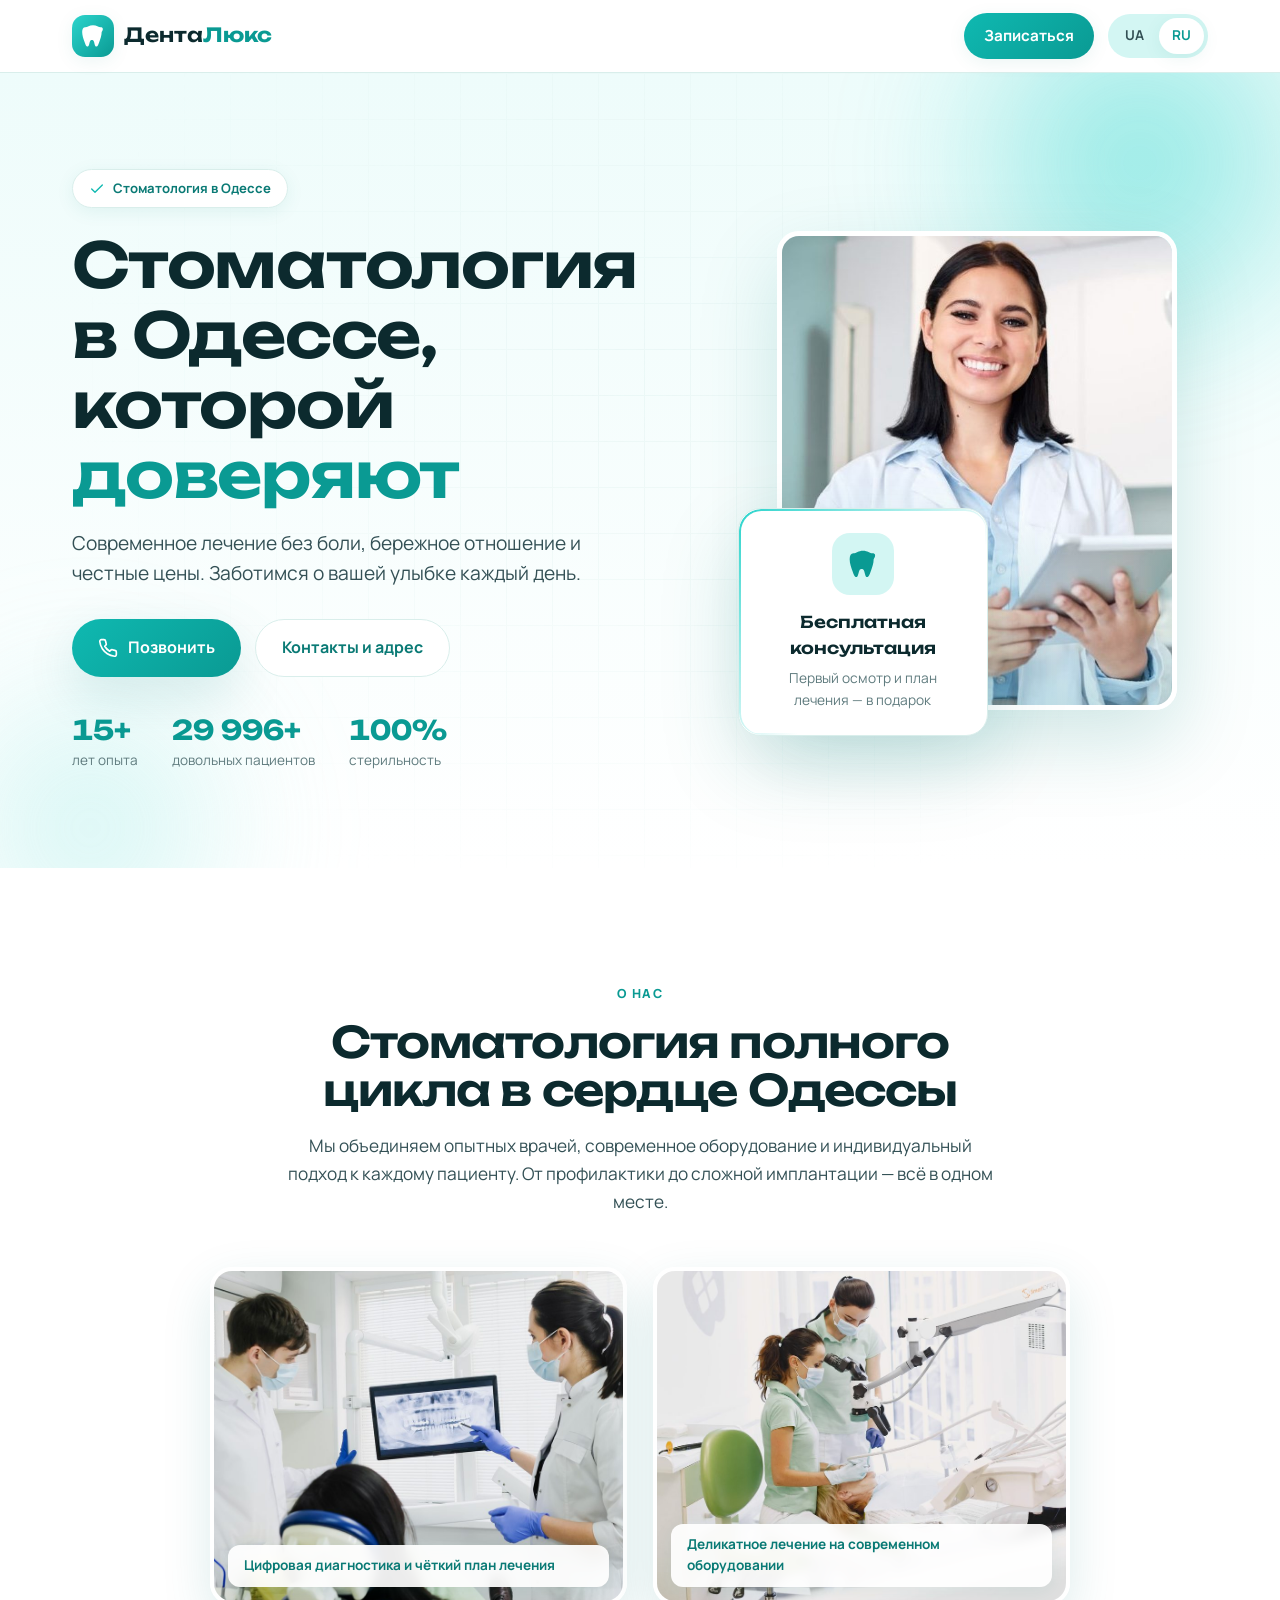
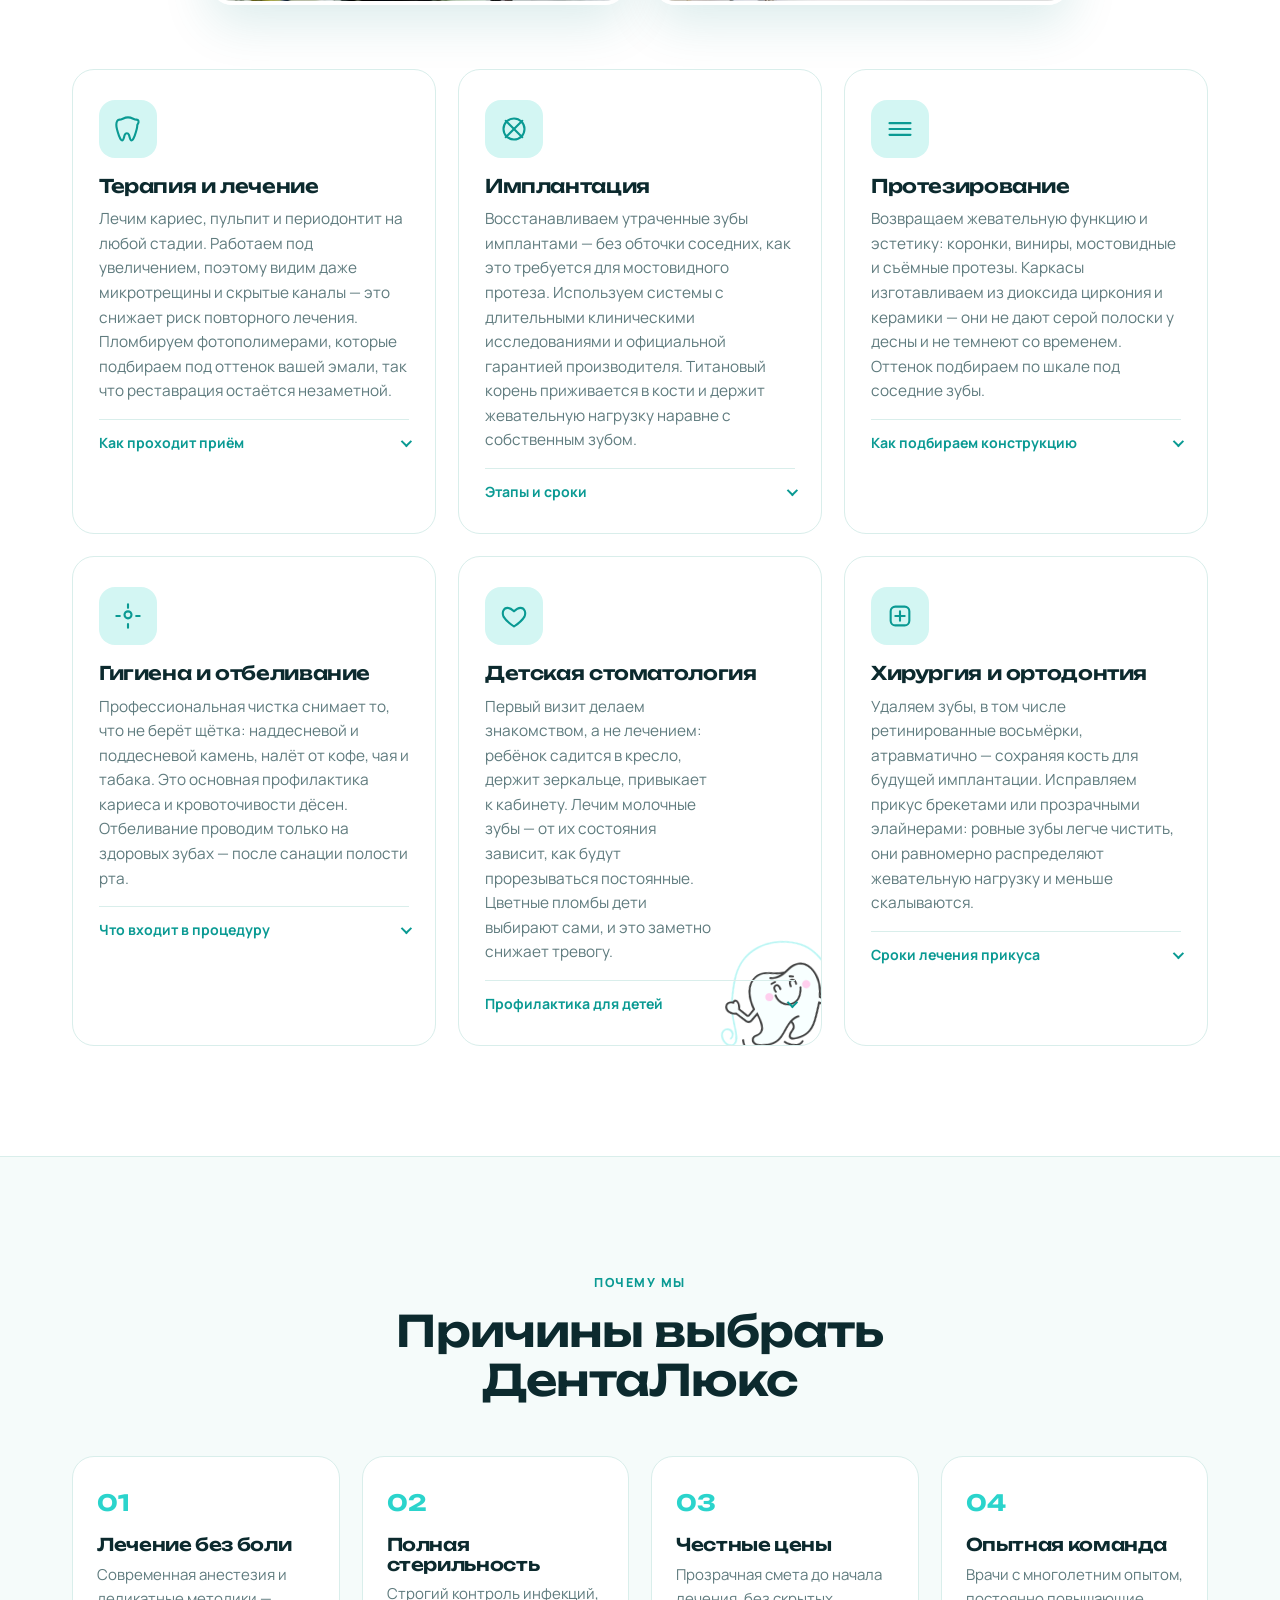
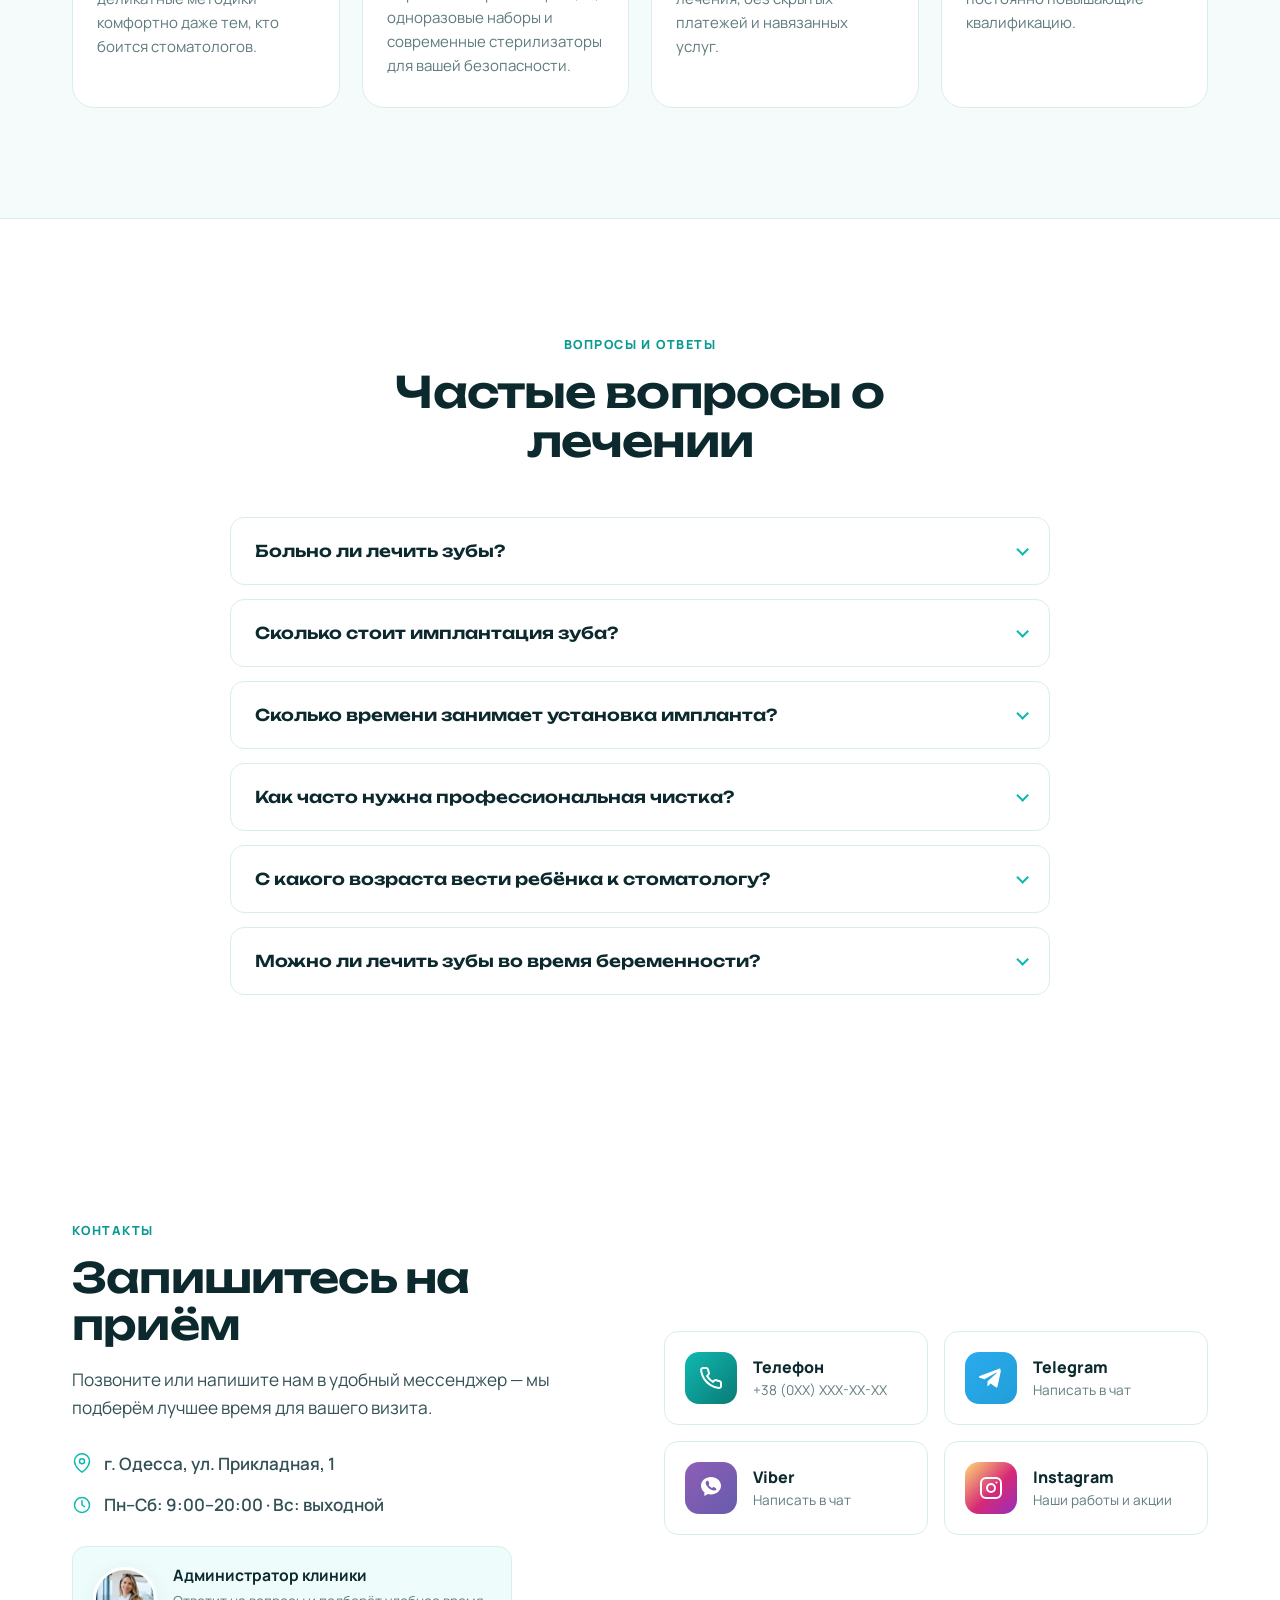
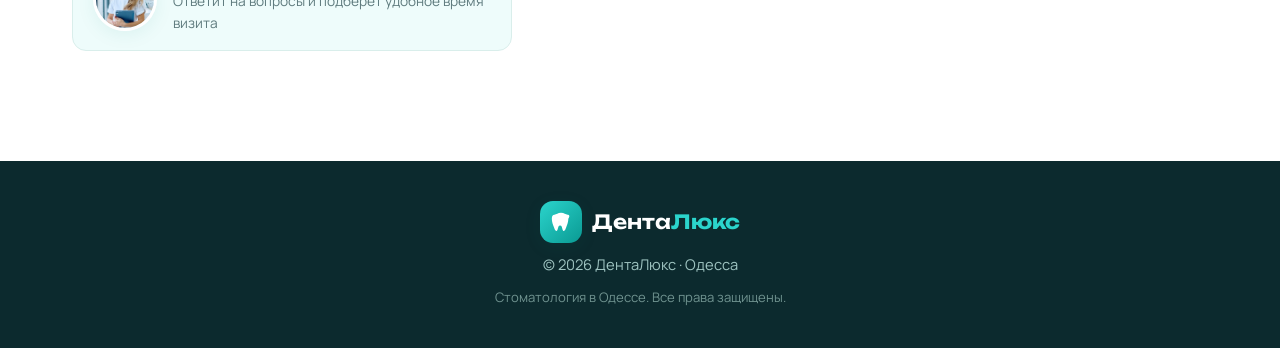
==== commit 0c29cf94: "Expand service copy and add an FAQ section SEO audit item #7: the page carried ~280 words split acro" ====
--- a/ru/index.html
+++ b/ru/index.html
@@ -48,7 +48,7 @@
 
   <!-- ===== Styles ===== -->
   <!-- ?v= — версия для сброса кеша браузера после обновлений -->
-  <link rel="stylesheet" href="../assets/css/style.css?v=4" />
+  <link rel="stylesheet" href="../assets/css/style.css?v=5" />
 
   <!-- ===== Structured data: LocalBusiness ===== -->
   <script type="application/ld+json">
@@ -180,7 +180,11 @@
               <svg viewBox="0 0 24 24" width="28" height="28" fill="none" stroke="currentColor" stroke-width="1.8" stroke-linecap="round" stroke-linejoin="round"><path d="M12 2C8.5 2 7 4 4.8 4 3 4 2 5.6 2 8.4c0 3.2 1.2 6.4 2.3 9.4.7 1.9 1.3 4 2.6 4 1.5 0 1.5-3 2.4-5 .3-.7.8-1.1 1.7-1.1s1.4.4 1.7 1.1c.9 2 .9 5 2.4 5 1.3 0 1.9-2.1 2.6-4 1.1-3 2.3-6.2 2.3-9.4C22 5.6 21 4 19.2 4 17 4 15.5 2 12 2Z"/></svg>
             </span>
             <h3>Терапия и лечение</h3>
-            <p>Лечение кариеса и пульпита без боли, художественная реставрация зубов современными материалами.</p>
+            <p>Лечим кариес, пульпит и периодонтит на любой стадии. Работаем под увеличением, поэтому видим даже микротрещины и скрытые каналы — это снижает риск повторного лечения. Пломбируем фотополимерами, которые подбираем под оттенок вашей эмали, так что реставрация остаётся незаметной.</p>
+            <details class="svc-more">
+              <summary>Как проходит приём</summary>
+              <p>Сначала осмотр и прицельный снимок, чтобы увидеть глубину поражения. Затем анестезия, очистка каналов и герметичное пломбирование. Неосложнённый кариес лечим за один визит, пульпит — обычно за два. В конце полировка и контрольный снимок. Гарантию на работу фиксируем письменно.</p>
+            </details>
           </article>
 
           <article class="service-card">
@@ -188,7 +192,11 @@
               <svg viewBox="0 0 24 24" width="28" height="28" fill="none" stroke="currentColor" stroke-width="1.8" stroke-linecap="round" stroke-linejoin="round"><path d="M12 2v20M2 12h20" transform="rotate(45 12 12)"/><circle cx="12" cy="12" r="9"/></svg>
             </span>
             <h3>Имплантация</h3>
-            <p>Восстановление зубов имплантами ведущих мировых систем с гарантией и пожизненным сервисом.</p>
+            <p>Восстанавливаем утраченные зубы имплантами — без обточки соседних, как это требуется для мостовидного протеза. Используем системы с длительными клиническими исследованиями и официальной гарантией производителя. Титановый корень приживается в кости и держит жевательную нагрузку наравне с собственным зубом.</p>
+            <details class="svc-more">
+              <summary>Этапы и сроки</summary>
+              <p>Начинаем с 3D-диагностики: оцениваем объём кости и расположение нервов, планируем позицию импланта. Установка занимает около часа под местной анестезией. Далее 3–6 месяцев на приживление, после чего фиксируем коронку. При достаточном объёме кости возможна одномоментная имплантация сразу после удаления.</p>
+            </details>
           </article>
 
           <article class="service-card">
@@ -196,7 +204,11 @@
               <svg viewBox="0 0 24 24" width="28" height="28" fill="none" stroke="currentColor" stroke-width="1.8" stroke-linecap="round" stroke-linejoin="round"><path d="M3 7h18M3 12h18M3 17h18"/></svg>
             </span>
             <h3>Протезирование</h3>
-            <p>Коронки, виниры и современные протезы, которые выглядят и ощущаются как собственные зубы.</p>
+            <p>Возвращаем жевательную функцию и эстетику: коронки, виниры, мостовидные и съёмные протезы. Каркасы изготавливаем из диоксида циркония и керамики — они не дают серой полоски у десны и не темнеют со временем. Оттенок подбираем по шкале под соседние зубы.</p>
+            <details class="svc-more">
+              <summary>Как подбираем конструкцию</summary>
+              <p>На консультации оцениваем состояние опорных зубов и прикус, снимаем цифровой слепок — без неудобных ложек с массой. Работу изготавливает зуботехническая лаборатория, при необходимости примеряем и корректируем. От слепка до готовой коронки обычно 7–14 дней; на это время устанавливаем временную.</p>
+            </details>
           </article>
 
           <article class="service-card">
@@ -204,7 +216,11 @@
               <svg viewBox="0 0 24 24" width="28" height="28" fill="none" stroke="currentColor" stroke-width="1.8" stroke-linecap="round" stroke-linejoin="round"><path d="M9 11a3 3 0 1 0 6 0 3 3 0 0 0-6 0Z"/><path d="M12 2v3M12 19v3M2 12h3M19 12h3"/></svg>
             </span>
             <h3>Гигиена и отбеливание</h3>
-            <p>Профессиональная чистка, удаление налёта и камня, безопасное отбеливание улыбки.</p>
+            <p>Профессиональная чистка снимает то, что не берёт щётка: наддесневой и поддесневой камень, налёт от кофе, чая и табака. Это основная профилактика кариеса и кровоточивости дёсен. Отбеливание проводим только на здоровых зубах — после санации полости рта.</p>
+            <details class="svc-more">
+              <summary>Что входит в процедуру</summary>
+              <p>Ультразвук снимает камень, Air Flow вымывает пигментированный налёт из межзубных промежутков, далее полировка пастой и покрытие фтором для снижения чувствительности. Процедура занимает 40–60 минут. Повторять советуем каждые шесть месяцев, курящим и владельцам брекетов — чаще.</p>
+            </details>
           </article>
 
           <article class="service-card service-card--kids">
@@ -212,7 +228,11 @@
               <svg viewBox="0 0 24 24" width="28" height="28" fill="none" stroke="currentColor" stroke-width="1.8" stroke-linecap="round" stroke-linejoin="round"><path d="M12 21s-6.5-4.35-9-8.5C1.5 9 3 5 6.5 5 9 5 12 8 12 8s3-3 5.5-3C21 5 22.5 9 21 12.5 18.5 16.65 12 21 12 21Z"/></svg>
             </span>
             <h3>Детская стоматология</h3>
-            <p>Заботливые детские врачи, лечение без стресса и формирование здоровой привычки с детства.</p>
+            <p>Первый визит делаем знакомством, а не лечением: ребёнок садится в кресло, держит зеркальце, привыкает к кабинету. Лечим молочные зубы — от их состояния зависит, как будут прорезываться постоянные. Цветные пломбы дети выбирают сами, и это заметно снижает тревогу.</p>
+            <details class="svc-more">
+              <summary>Профилактика для детей</summary>
+              <p>Делаем герметизацию фиссур — запечатываем природные бороздки жевательных зубов, где чаще всего задерживаются остатки пищи. Проводим реминерализацию и фторирование эмали, учим чистить зубы на модели. Первый осмотр советуем после появления первых зубов, далее — раз в полгода.</p>
+            </details>
             <img class="service-card__art" src="../assets/img/tooth-rope.png" width="640" height="612"
                  loading="lazy" alt="" aria-hidden="true" />
           </article>
@@ -222,7 +242,11 @@
               <svg viewBox="0 0 24 24" width="28" height="28" fill="none" stroke="currentColor" stroke-width="1.8" stroke-linecap="round" stroke-linejoin="round"><rect x="4" y="4" width="16" height="16" rx="4"/><path d="M8 12h8M12 8v8"/></svg>
             </span>
             <h3>Хирургия и ортодонтия</h3>
-            <p>Безопасное удаление, исправление прикуса брекетами и элайнерами для ровной улыбки.</p>
+            <p>Удаляем зубы, в том числе ретинированные восьмёрки, атравматично — сохраняя кость для будущей имплантации. Исправляем прикус брекетами или прозрачными элайнерами: ровные зубы легче чистить, они равномерно распределяют жевательную нагрузку и меньше скалываются.</p>
+            <details class="svc-more">
+              <summary>Сроки лечения прикуса</summary>
+              <p>Ортодонтическое лечение начинаем с диагностики: снимок, фотопротокол, расчёт модели. Брекеты носят в среднем 1,5–2 года, элайнеры — от шести месяцев при незначительных отклонениях. После снятия обязателен ретейнер, чтобы зубы не вернулись в прежнее положение.</p>
+            </details>
           </article>
         </div>
       </div>
@@ -256,6 +280,43 @@
             <h3>Опытная команда</h3>
             <p>Врачи с многолетним опытом, постоянно повышающие квалификацию.</p>
           </div>
+        </div>
+      </div>
+    </section>
+
+    <!-- ================= FAQ ================= -->
+    <section class="section" id="faq">
+      <div class="container">
+        <div class="section__head">
+          <span class="eyebrow">Вопросы и ответы</span>
+          <h2 class="section__title">Частые вопросы о лечении</h2>
+        </div>
+
+        <div class="faq">
+          <details class="faq__item">
+            <summary class="faq__q">Больно ли лечить зубы?</summary>
+            <div class="faq__a">Нет. Перед любым вмешательством делаем аппликационную анестезию — место укола обезболиваем гелем, так что самого укола вы не почувствуете. Дальше действует основная анестезия, и лечение проходит комфортно. Если вы боитесь стоматологов, скажите об этом администратору при записи: выделим больше времени на приём и будем работать в удобном для вас темпе.</div>
+          </details>
+          <details class="faq__item">
+            <summary class="faq__q">Сколько стоит имплантация зуба?</summary>
+            <div class="faq__a">Цена зависит от выбранной системы импланта, необходимости костной пластики и типа коронки. Назвать сумму «на глаз» невозможно — сначала нужен снимок. На бесплатной консультации мы проведём диагностику и выдадим письменную смету с фиксированной суммой: в процессе лечения она не меняется.</div>
+          </details>
+          <details class="faq__item">
+            <summary class="faq__q">Сколько времени занимает установка импланта?</summary>
+            <div class="faq__a">Сама операция занимает около часа под местной анестезией, в тот же день вы уходите домой. Дальше имплант приживается 3–6 месяцев в зависимости от плотности кости, и только после этого фиксируется постоянная коронка. На период приживления при необходимости ставим временную конструкцию, чтобы не было заметного пробела.</div>
+          </details>
+          <details class="faq__item">
+            <summary class="faq__q">Как часто нужна профессиональная чистка?</summary>
+            <div class="faq__a">Раз в шесть месяцев для большинства пациентов. Чаще — если вы курите, пьёте много кофе, носите брекеты или склонны к образованию камня. Регулярная гигиена обходится значительно дешевле, чем лечение кариеса, который развивается как раз под налётом.</div>
+          </details>
+          <details class="faq__item">
+            <summary class="faq__q">С какого возраста вести ребёнка к стоматологу?</summary>
+            <div class="faq__a">Первый осмотр — после прорезывания первых зубов, примерно в год. Это не лечение, а знакомство: врач проверяет прикус и состояние эмали, показывает родителям, как чистить зубы ребёнку. Далее — раз в полгода. Ранние визиты формируют спокойное отношение к стоматологу на всю жизнь.</div>
+          </details>
+          <details class="faq__item">
+            <summary class="faq__q">Можно ли лечить зубы во время беременности?</summary>
+            <div class="faq__a">Да, и даже нужно: очаг инфекции во рту опаснее самого лечения. Оптимальный период — второй триместр. Используем анестетики, разрешённые беременным, и защитный фартук при снимках. Обязательно предупредите врача о сроке беременности на консультации.</div>
+          </details>
         </div>
       </div>
     </section>
@@ -354,6 +415,6 @@
     </div>
   </footer>
 
-  <script src="../assets/js/main.js?v=4"></script>
+  <script src="../assets/js/main.js?v=5"></script>
 </body>
 </html>
--- a/assets/css/style.css
+++ b/assets/css/style.css
@@ -238,11 +238,33 @@
 .service-card h3 { font-size: 1.18rem; margin-bottom: 10px; }
 .service-card p { color: var(--muted); font-size: .96rem; }
 
+/* деталі послуги, що розгортаються (нативний <details>, без JS) */
+.svc-more { margin-top: 15px; border-top: 1px solid var(--line); padding-top: 12px; }
+.svc-more > summary {
+  display: flex; align-items: center; gap: 10px; cursor: pointer; list-style: none;
+  font-weight: 700; font-size: .88rem; color: var(--teal-600); transition: color .2s ease;
+}
+.svc-more > summary::-webkit-details-marker { display: none; } /* Safari */
+.svc-more > summary::after {
+  content: ""; flex: none; margin-left: auto; width: 8px; height: 8px;
+  border-right: 2px solid currentColor; border-bottom: 2px solid currentColor;
+  transform: rotate(45deg) translateY(-2px); transition: transform .3s var(--ease-out);
+}
+.svc-more[open] > summary::after { transform: rotate(-135deg) translateY(-2px); }
+.svc-more > summary:hover { color: var(--teal-700); }
+.svc-more > summary:focus-visible { outline: none; border-radius: 6px; box-shadow: var(--ring); }
+.svc-more p { margin-top: 11px; font-size: .92rem; }
+.svc-more[open] p { animation: detailIn .35s var(--ease-out); }
+
 /* kids card with mascot art */
 .service-card--kids { position: relative; overflow: hidden; }
 .service-card--kids p { position: relative; max-width: 75%; }
+/* у розгорнутому стані картка виростає, і маскот опиняється поруч
+   з останніми рядками — звужуємо текст, щоб вони не наїжджали */
+.service-card--kids .svc-more { position: relative; z-index: 1; }
+.service-card--kids .svc-more p { max-width: 64%; }
 .service-card__art {
-  position: absolute; right: -26px; bottom: -20px; width: 130px; height: auto;
+  position: absolute; right: -26px; bottom: -20px; width: 130px; height: auto; z-index: 0;
   transform: rotate(-8deg); opacity: .9; pointer-events: none;
   transition: transform .3s ease;
 }
@@ -262,6 +284,34 @@
 .feature:hover .feature__num { transform: scale(1.18); color: var(--teal-500); }
 .feature h3 { font-size: 1.1rem; margin: 14px 0 8px; }
 .feature p { color: var(--muted); font-size: .94rem; }
+
+/* ---------- FAQ ---------- */
+.faq { max-width: 820px; margin: 0 auto; display: grid; gap: 14px; }
+.faq__item {
+  background: #fff; border: 1px solid var(--line); border-radius: var(--radius-sm);
+  padding: 2px 24px; transition: border-color .25s ease, box-shadow .25s ease;
+}
+.faq__item:hover { border-color: var(--mint-200); box-shadow: var(--shadow-sm); }
+.faq__item[open] { border-color: var(--teal-400); box-shadow: var(--shadow-sm); }
+.faq__q {
+  display: flex; align-items: center; gap: 18px; cursor: pointer; list-style: none;
+  font-family: var(--font-display); font-weight: 600; font-size: 1.02rem; line-height: 1.35;
+  padding: 20px 0; color: var(--ink); transition: color .2s ease;
+}
+.faq__q::-webkit-details-marker { display: none; } /* Safari */
+.faq__q::after {
+  content: ""; flex: none; margin-left: auto; width: 9px; height: 9px;
+  border-right: 2px solid var(--teal-500); border-bottom: 2px solid var(--teal-500);
+  transform: rotate(45deg) translateY(-3px); transition: transform .3s var(--ease-out);
+}
+.faq__item[open] .faq__q::after { transform: rotate(-135deg) translateY(-3px); }
+.faq__q:hover { color: var(--teal-700); }
+.faq__q:focus-visible { outline: none; border-radius: 8px; box-shadow: var(--ring); }
+.faq__a {
+  padding-bottom: 22px; color: var(--ink-soft); font-size: .97rem; line-height: 1.65;
+  max-width: 62ch;
+}
+.faq__item[open] .faq__a { animation: detailIn .35s var(--ease-out); }
 
 /* ---------- contacts ---------- */
 .contacts { display: grid; grid-template-columns: 1fr 1fr; gap: 48px; align-items: center; }
@@ -353,6 +403,9 @@
 }
 .blob--1 { animation: blobDriftA 22s ease-in-out infinite; will-change: transform; }
 .blob--2 { animation: blobDriftB 18s ease-in-out infinite; will-change: transform; }
+
+/* --- розкриття <details> у послугах та FAQ --- */
+@keyframes detailIn { from { opacity: 0; transform: translateY(-6px); } to { opacity: 1; transform: none; } }
 
 /* --- «дзвінок» іконки телефону --- */
 @keyframes ring {
@@ -393,6 +446,8 @@
   .contacts__channels { grid-template-columns: 1fr; }
   .btn { flex: 1; justify-content: center; }
   .hero__actions { width: 100%; }
+  .faq__item { padding: 2px 18px; }
+  .faq__q { font-size: .95rem; gap: 12px; padding: 17px 0; }
 }
 
 /* Повага до системного налаштування «зменшити рух»:
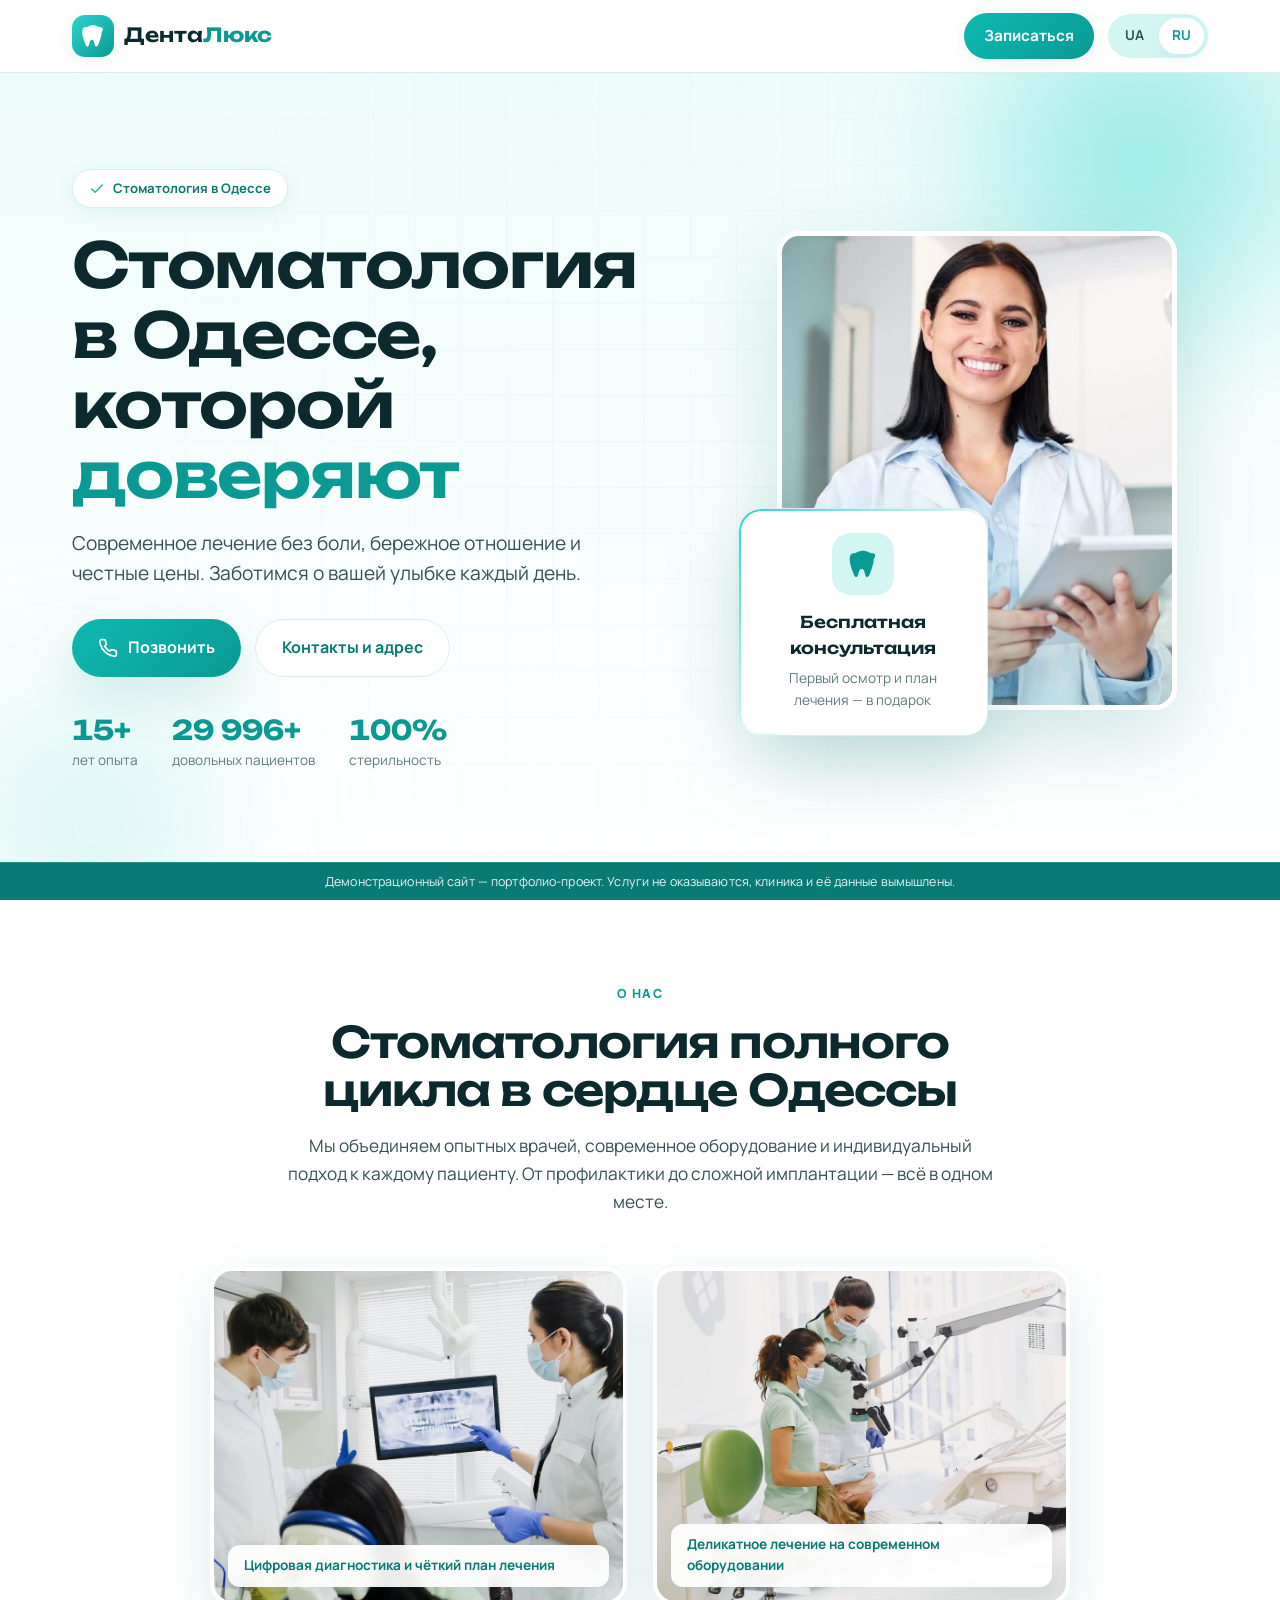
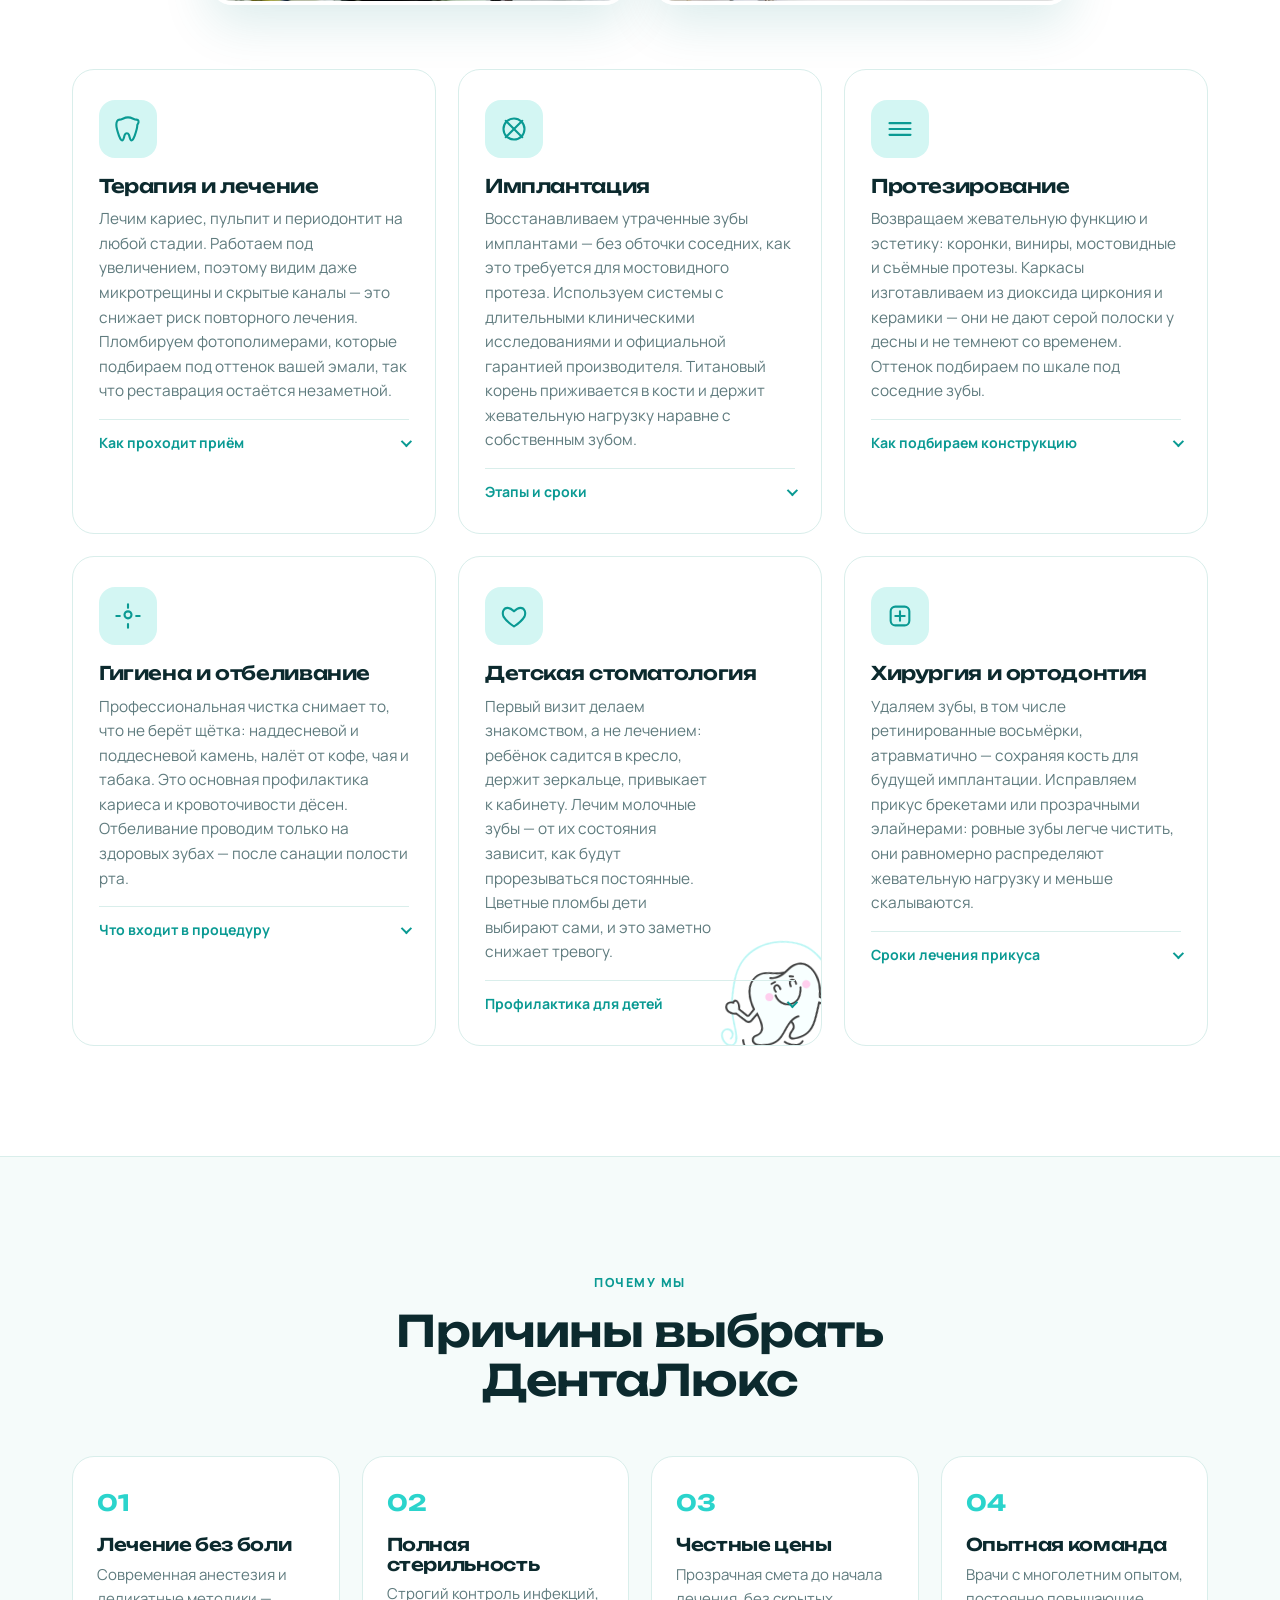
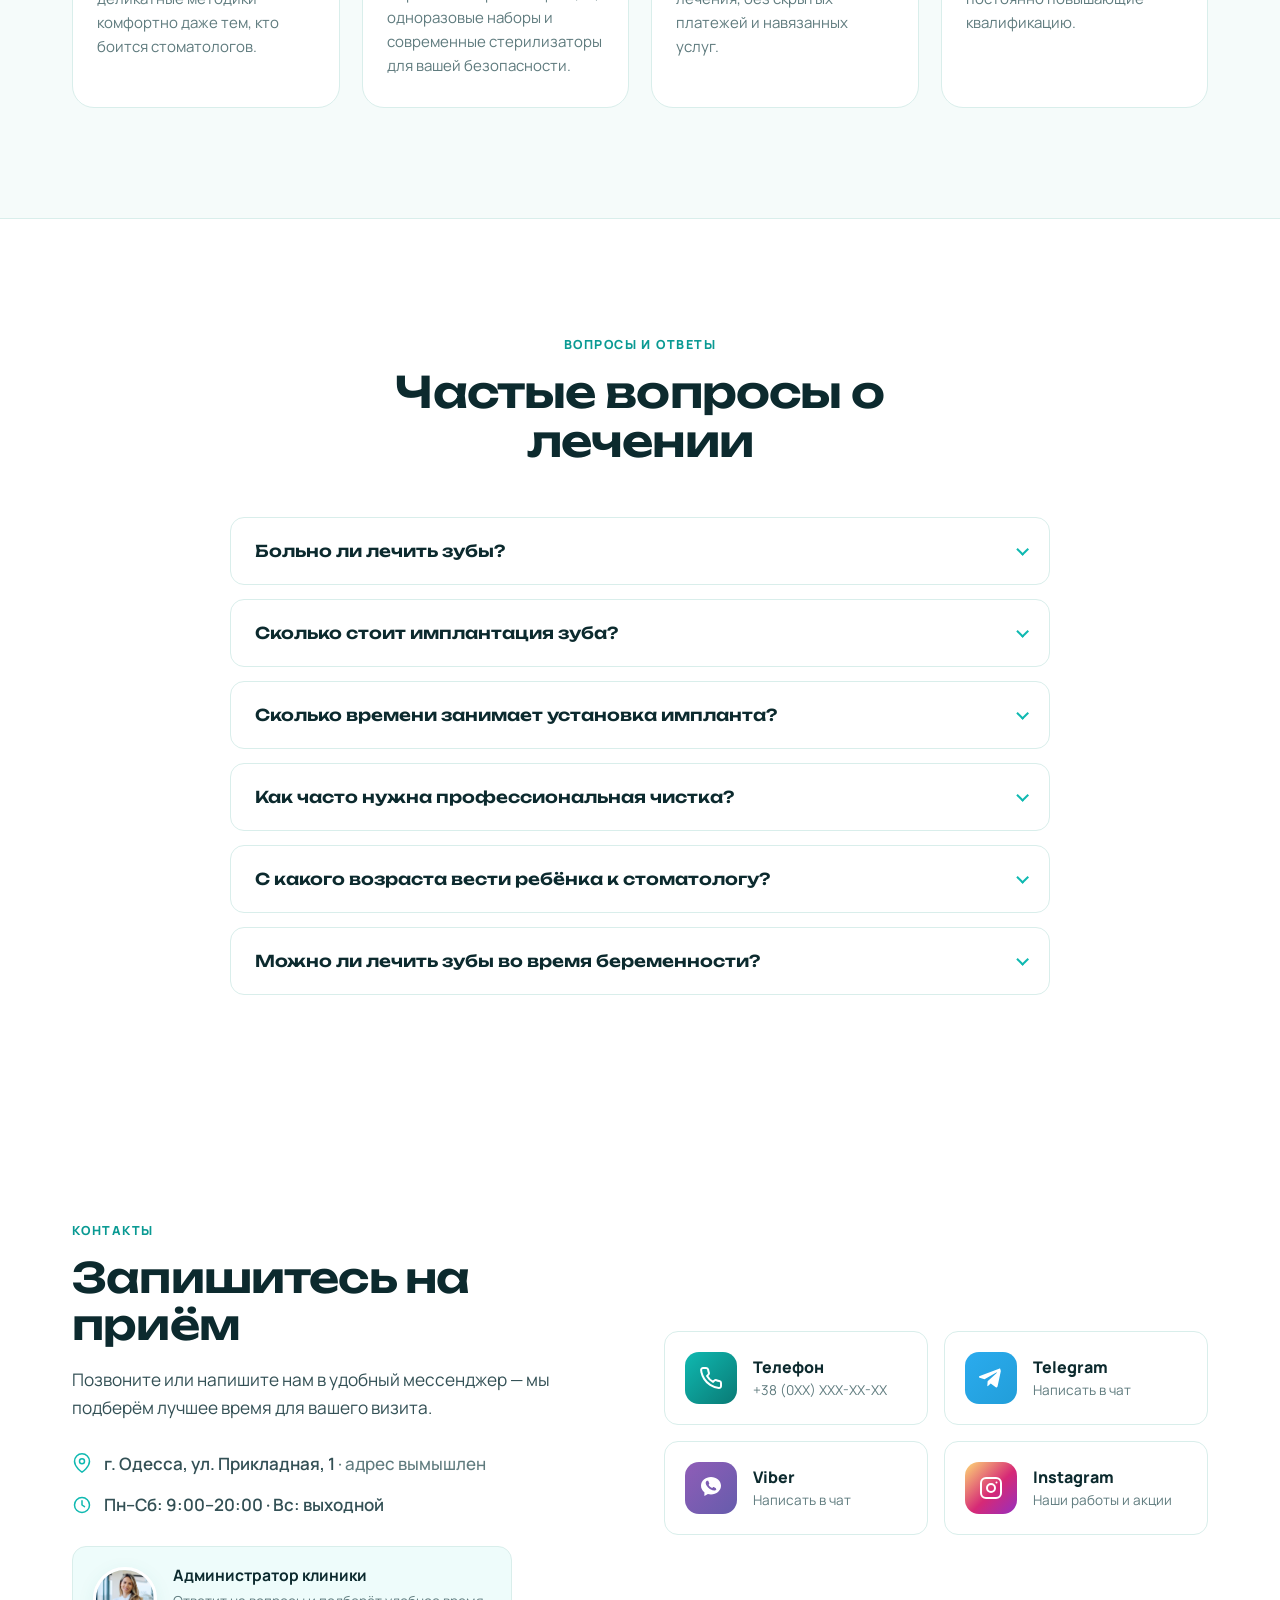
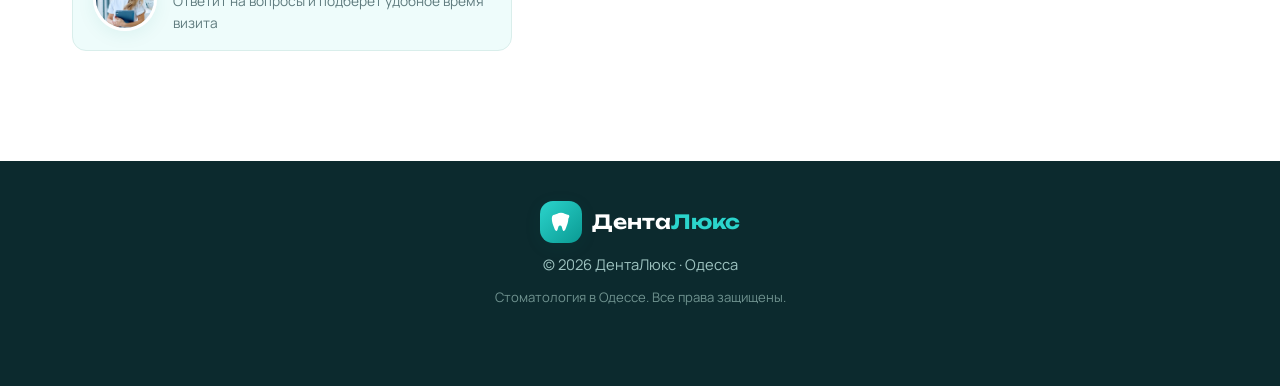
==== commit 65c01dfa: "Turn the site into a portfolio demo, following pastel-presence-hub The repo and live site are a port" ====
--- a/ru/index.html
+++ b/ru/index.html
@@ -1,5 +1,5 @@
 <!DOCTYPE html>
-<html lang="ru">
+<html lang="ru" data-demo>
 <head>
   <meta charset="UTF-8" />
   <meta name="viewport" content="width=device-width, initial-scale=1.0" />
@@ -8,7 +8,9 @@
   <title>Стоматология в Одессе — ДентаЛюкс | Имплантация, гигиена</title>
   <meta name="description" content="Стоматология в Одессе: лечение без боли, имплантация, протезирование, детская стоматология. Бесплатная консультация. Звоните: +38 (0XX) XXX-XX-XX" />
   <meta name="keywords" content="стоматология Одесса, стоматолог Одесса, имплантация зубов Одесса, лечение зубов Одесса, протезирование Одесса, детская стоматология Одесса" />
-  <meta name="robots" content="index, follow" />
+  <!-- Демо / портфоліо: вигадана клініка — тримаємо сторінку поза пошуком.
+       Для бойового запуску: index, follow + приберіть data-demo з <html>. -->
+  <meta name="robots" content="noindex, nofollow" />
   <meta name="author" content="ДентаЛюкс" />
   <meta name="theme-color" content="#0fb9b1" />
 
@@ -48,7 +50,7 @@
 
   <!-- ===== Styles ===== -->
   <!-- ?v= — версия для сброса кеша браузера после обновлений -->
-  <link rel="stylesheet" href="../assets/css/style.css?v=5" />
+  <link rel="stylesheet" href="../assets/css/style.css?v=6" />
 
   <!-- ===== Structured data: LocalBusiness ===== -->
   <script type="application/ld+json">
@@ -92,7 +94,7 @@
       </a>
 
       <div class="header__right">
-        <a class="header__cta" data-tel-link href="tel:+380000000000">Записаться</a>
+        <a class="header__cta" data-contact href="tel:+380000000000">Записаться</a>
         <div class="lang-switch" role="group" aria-label="Переключатель языка">
           <a href="../" class="lang-btn">UA</a>
           <a href="./" class="lang-btn is-active" aria-current="page">RU</a>
@@ -121,7 +123,7 @@
           <p class="hero__slogan">Современное лечение без боли, бережное отношение и честные цены. Заботимся о вашей улыбке каждый день.</p>
 
           <div class="hero__actions">
-            <a class="btn btn--primary" data-tel-link href="tel:+380000000000">
+            <a class="btn btn--primary" data-contact href="tel:+380000000000">
               <svg viewBox="0 0 24 24" width="20" height="20" fill="none" stroke="currentColor" stroke-width="2" stroke-linecap="round" stroke-linejoin="round"><path d="M22 16.92v3a2 2 0 0 1-2.18 2 19.79 19.79 0 0 1-8.63-3.07 19.5 19.5 0 0 1-6-6 19.79 19.79 0 0 1-3.07-8.67A2 2 0 0 1 4.11 2h3a2 2 0 0 1 2 1.72c.13.96.36 1.9.7 2.81a2 2 0 0 1-.45 2.11L8.09 9.91a16 16 0 0 0 6 6l1.27-1.27a2 2 0 0 1 2.11-.45c.9.34 1.85.57 2.81.7A2 2 0 0 1 22 16.92Z"/></svg>
               <span>Позвонить</span>
             </a>
@@ -333,7 +335,7 @@
             <ul class="contacts__meta">
               <li>
                 <svg viewBox="0 0 24 24" width="20" height="20" fill="none" stroke="currentColor" stroke-width="1.8" stroke-linecap="round" stroke-linejoin="round"><path d="M21 10c0 7-9 13-9 13s-9-6-9-13a9 9 0 0 1 18 0Z"/><circle cx="12" cy="10" r="3"/></svg>
-                <span>г. Одесса, ул. Прикладная, 1</span>
+                <span>г. Одесса, ул. Прикладная, 1 <span class="demo-note">· адрес вымышлен</span></span>
               </li>
               <li>
                 <svg viewBox="0 0 24 24" width="20" height="20" fill="none" stroke="currentColor" stroke-width="1.8" stroke-linecap="round" stroke-linejoin="round"><circle cx="12" cy="12" r="9"/><path d="M12 7v5l3 2"/></svg>
@@ -353,7 +355,7 @@
 
           <div class="contacts__channels">
             <!-- Телефон -->
-            <a class="channel channel--phone" data-tel-link href="tel:+380000000000">
+            <a class="channel channel--phone" data-contact href="tel:+380000000000">
               <span class="channel__icon">
                 <svg viewBox="0 0 24 24" width="24" height="24" fill="none" stroke="currentColor" stroke-width="2" stroke-linecap="round" stroke-linejoin="round"><path d="M22 16.92v3a2 2 0 0 1-2.18 2 19.79 19.79 0 0 1-8.63-3.07 19.5 19.5 0 0 1-6-6 19.79 19.79 0 0 1-3.07-8.67A2 2 0 0 1 4.11 2h3a2 2 0 0 1 2 1.72c.13.96.36 1.9.7 2.81a2 2 0 0 1-.45 2.11L8.09 9.91a16 16 0 0 0 6 6l1.27-1.27a2 2 0 0 1 2.11-.45c.9.34 1.85.57 2.81.7A2 2 0 0 1 22 16.92Z"/></svg>
               </span>
@@ -364,7 +366,7 @@
             </a>
 
             <!-- Telegram -->
-            <a class="channel channel--tg" href="https://t.me/yourchannel" target="_blank" rel="noopener">
+            <a class="channel channel--tg" data-contact href="https://t.me/yourchannel" target="_blank" rel="noopener">
               <span class="channel__icon">
                 <svg viewBox="0 0 24 24" width="24" height="24" fill="currentColor"><path d="M21.94 4.6 18.6 20.3c-.25 1.1-.9 1.37-1.83.85l-5.05-3.72-2.44 2.35c-.27.27-.5.5-1 .5l.36-5.1 9.3-8.4c.4-.36-.09-.56-.62-.2L5.55 13.2.6 11.65c-1.08-.34-1.1-1.08.22-1.6l19.2-7.4c.9-.33 1.68.2 1.42 1.95Z"/></svg>
               </span>
@@ -375,7 +377,7 @@
             </a>
 
             <!-- Viber -->
-            <a class="channel channel--viber" href="viber://chat?number=%2B380000000000" target="_blank" rel="noopener">
+            <a class="channel channel--viber" data-contact href="viber://chat?number=%2B380000000000" target="_blank" rel="noopener">
               <span class="channel__icon">
                 <svg viewBox="0 0 24 24" width="24" height="24" fill="currentColor"><path d="M12 1C6.5 1 2 4.9 2 9.7c0 2.6 1.3 4.9 3.4 6.5v3.9l3.5-2c1 .2 2 .3 3.1.3 5.5 0 10-3.9 10-8.7S17.5 1 12 1Zm5.5 12.2c-.2.6-1.2 1.2-1.8 1.3-.5.1-1 .2-3.3-.7-2.8-1.1-4.5-3.9-4.7-4.1-.1-.2-1-1.4-1-2.6s.6-1.8.9-2c.2-.3.5-.3.7-.3h.5c.2 0 .4 0 .6.5l.8 2c.1.2.1.4 0 .6l-.4.5c-.1.2-.3.3-.1.6.1.3.7 1.1 1.4 1.7.9.8 1.6 1 1.9 1.2.2.1.4.1.5-.1l.6-.7c.2-.2.4-.2.6-.1l1.8.9c.3.1.4.2.5.3.1.3.1.6-.1 1Z"/></svg>
               </span>
@@ -386,7 +388,7 @@
             </a>
 
             <!-- Instagram -->
-            <a class="channel channel--ig" href="https://instagram.com/yourpage" target="_blank" rel="noopener">
+            <a class="channel channel--ig" data-contact href="https://instagram.com/yourpage" target="_blank" rel="noopener">
               <span class="channel__icon">
                 <svg viewBox="0 0 24 24" width="24" height="24" fill="none" stroke="currentColor" stroke-width="2" stroke-linecap="round" stroke-linejoin="round"><rect x="2" y="2" width="20" height="20" rx="5"/><circle cx="12" cy="12" r="4"/><circle cx="17.5" cy="6.5" r="1" fill="currentColor" stroke="none"/></svg>
               </span>
@@ -415,6 +417,9 @@
     </div>
   </footer>
 
-  <script src="../assets/js/main.js?v=5"></script>
+  <!-- Демо-банер: видно лише поки на <html> стоїть data-demo -->
+  <div class="demo-banner" role="note" data-toast="Это демо: контакты не активны.">Демонстрационный сайт — портфолио-проект. Услуги не оказываются, клиника и её данные вымышлены.</div>
+
+  <script src="../assets/js/main.js?v=6"></script>
 </body>
 </html>
--- a/assets/css/style.css
+++ b/assets/css/style.css
@@ -368,6 +368,36 @@
 .footer__note { font-size: .82rem; color: #6f928f; }
 
 /* =========================================================
+   ДЕМО-РЕЖИМ (портфоліо)
+   Вмикається атрибутом data-demo на <html>. Прибрали атрибут —
+   зникли банер, позначка «вигадано», а контакти знову працюють.
+   ========================================================= */
+:root { --demo-h: 38px; }
+.demo-banner, .demo-note, .demo-toast { display: none; }
+
+html[data-demo] .demo-banner {
+  display: block; position: fixed; left: 0; right: 0; bottom: 0; z-index: 60;
+  padding: 10px 16px; text-align: center;
+  font-size: .78rem; line-height: 1.4; letter-spacing: .01em;
+  color: #e6f6f4; background: var(--teal-700);
+  border-top: 1px solid rgba(255, 255, 255, .14);
+}
+/* футер не ховається під банером */
+html[data-demo] .site-footer { padding-bottom: calc(40px + var(--demo-h)); }
+html[data-demo] .demo-note { display: inline; font-weight: 500; color: var(--muted); }
+
+/* повідомлення при кліку на неактивний контакт */
+html[data-demo] .demo-toast {
+  display: block; position: fixed; left: 50%; bottom: calc(var(--demo-h) + 18px); z-index: 70;
+  max-width: calc(100% - 32px); padding: 12px 20px; border-radius: 100px;
+  font-weight: 700; font-size: .9rem; color: #fff; background: var(--ink);
+  box-shadow: var(--shadow-lg); pointer-events: none;
+  opacity: 0; transform: translate(-50%, 12px);
+  transition: opacity .3s var(--ease-out), transform .3s var(--ease-out);
+}
+html[data-demo] .demo-toast.is-shown { opacity: 1; transform: translate(-50%, 0); }
+
+/* =========================================================
    МОТОРИКА
    Анімуємо лише transform та opacity — їх обробляє композитор,
    тож макет не перераховується і немає ривків.
@@ -446,6 +476,8 @@
   .contacts__channels { grid-template-columns: 1fr; }
   .btn { flex: 1; justify-content: center; }
   .hero__actions { width: 100%; }
+  :root { --demo-h: 52px; } /* на телефоні текст банера — у два рядки */
+  html[data-demo] .demo-banner { font-size: .72rem; padding: 9px 14px; }
   .faq__item { padding: 2px 18px; }
   .faq__q { font-size: .95rem; gap: 12px; padding: 17px 0; }
 }
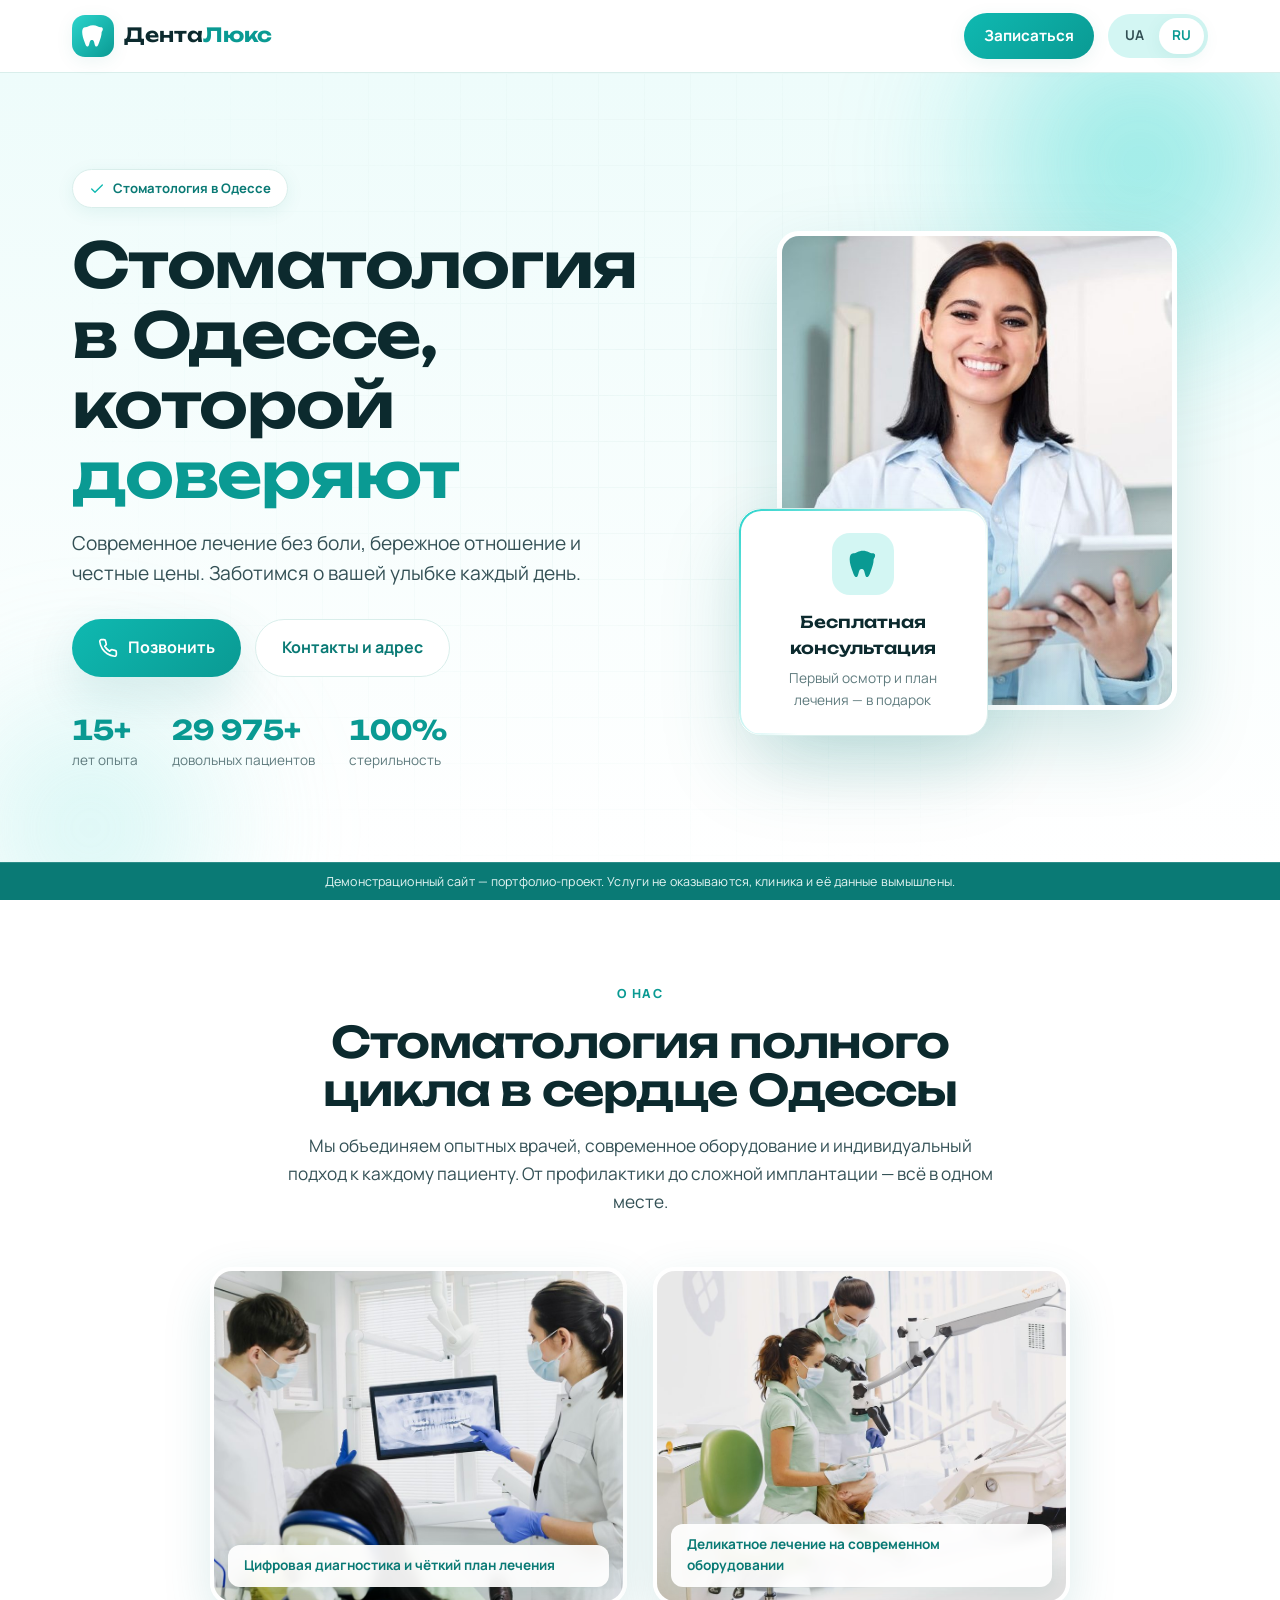
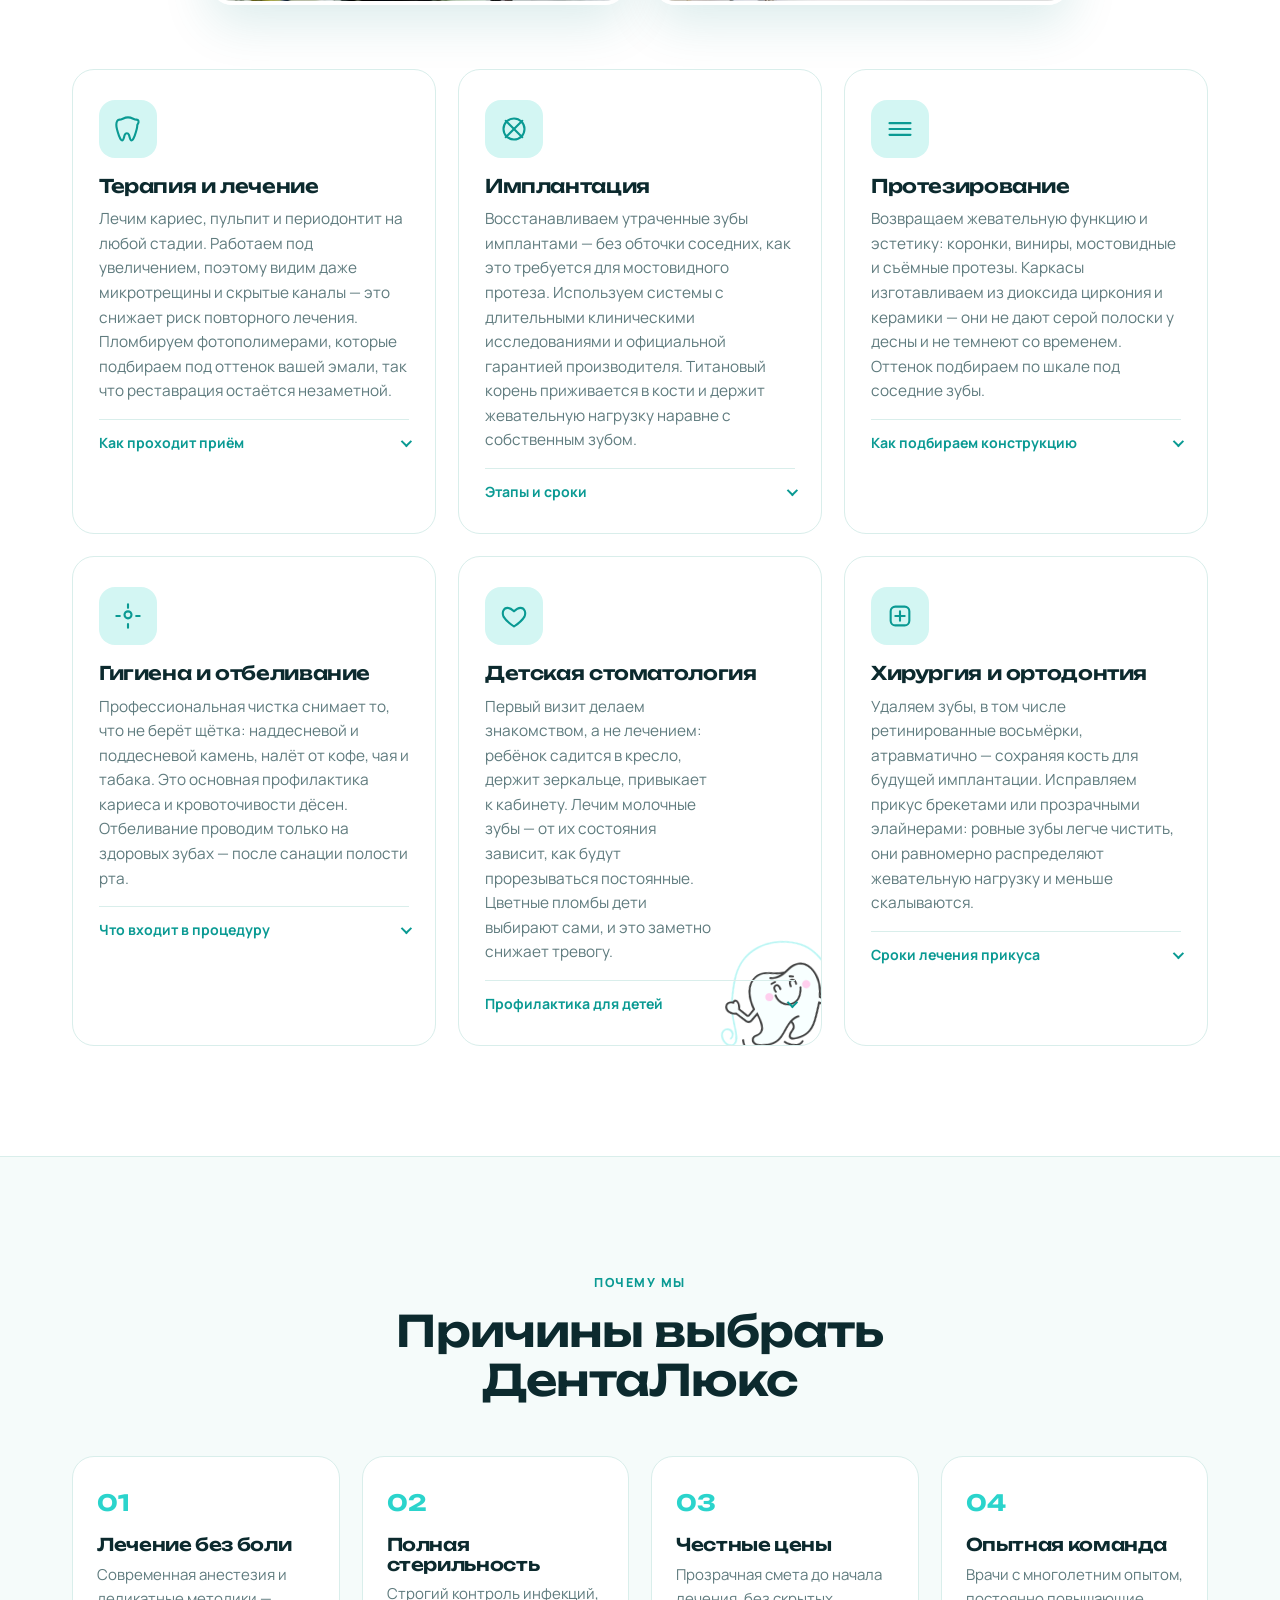
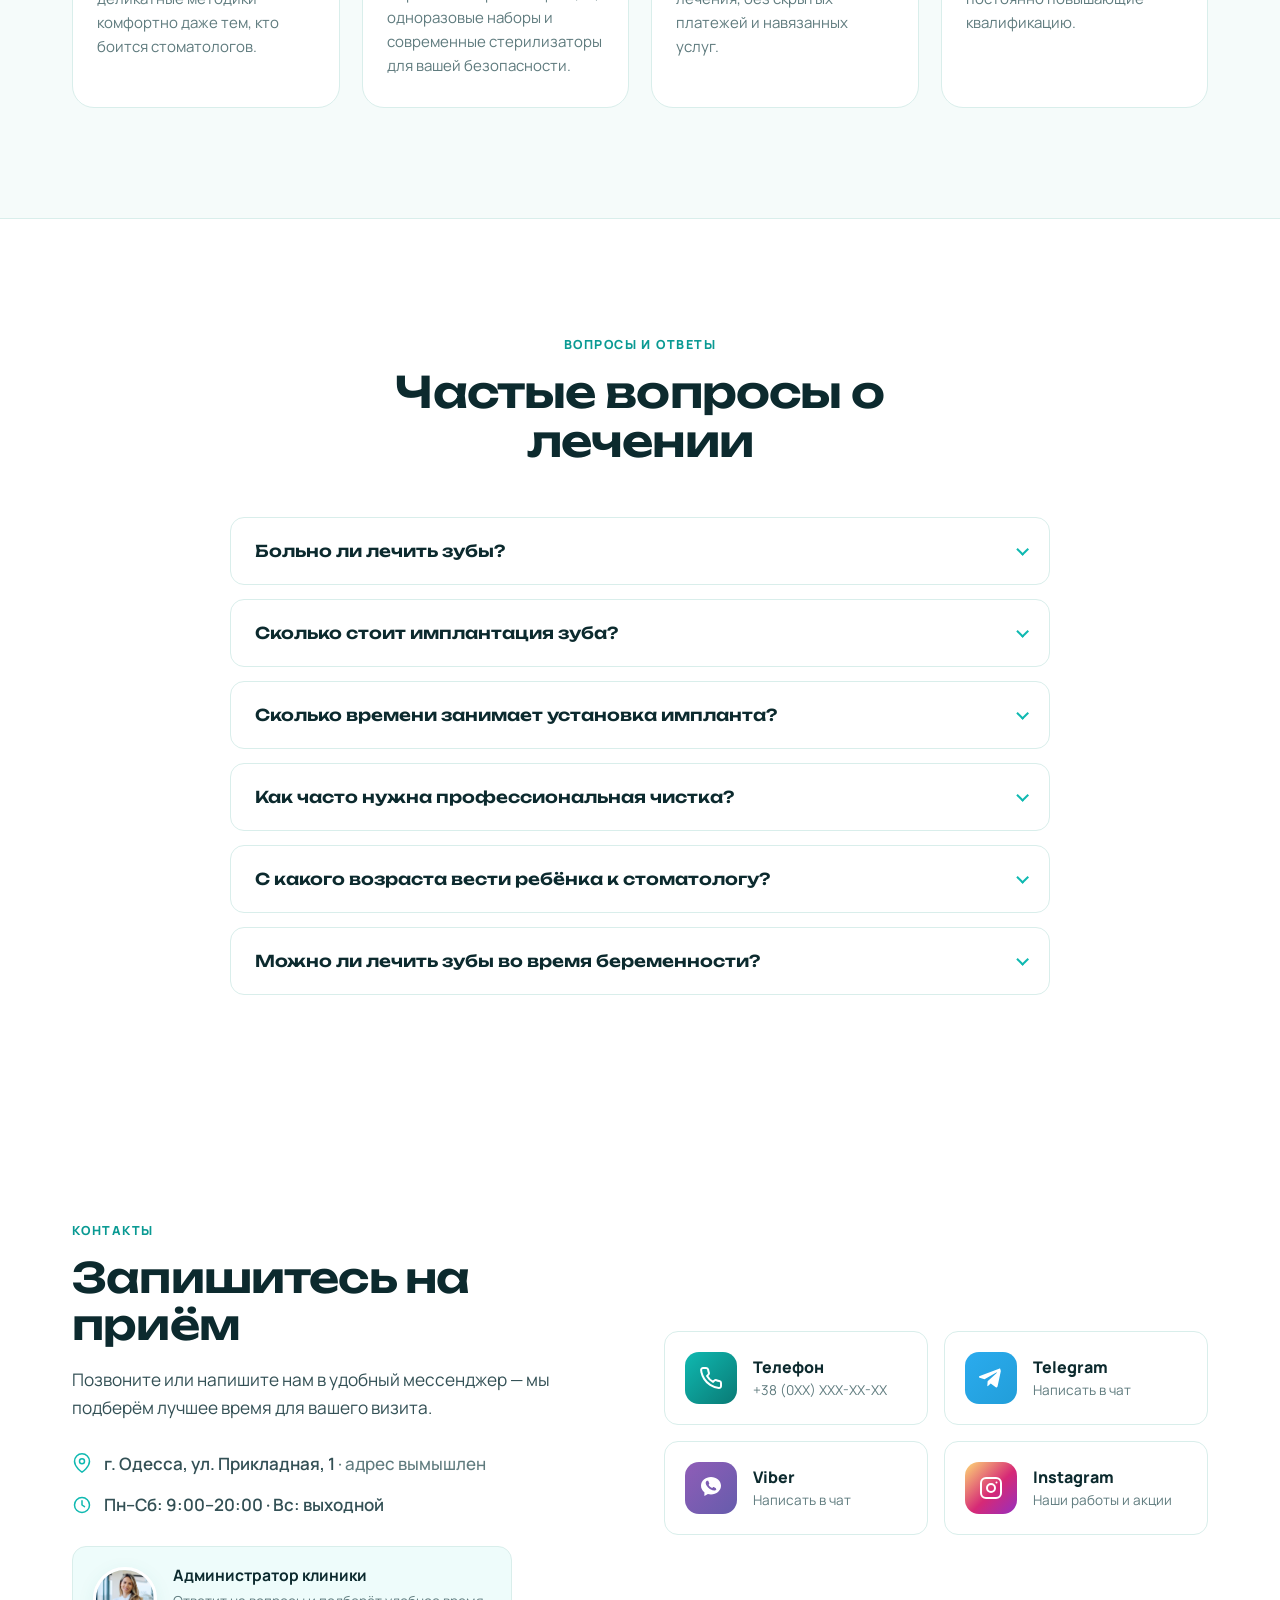
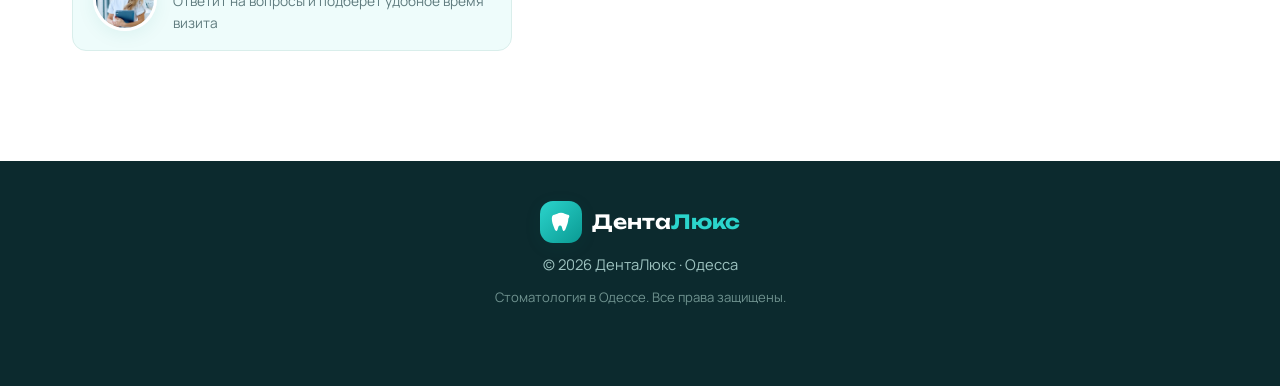
==== commit 0ac00ac9: "Animate FAQ accordion open/close; release .reveal after entrance The FAQ used a bare native <details" ====
--- a/ru/index.html
+++ b/ru/index.html
@@ -50,7 +50,7 @@
 
   <!-- ===== Styles ===== -->
   <!-- ?v= — версия для сброса кеша браузера после обновлений -->
-  <link rel="stylesheet" href="../assets/css/style.css?v=6" />
+  <link rel="stylesheet" href="../assets/css/style.css?v=7" />
 
   <!-- ===== Structured data: LocalBusiness ===== -->
   <script type="application/ld+json">
@@ -420,6 +420,6 @@
   <!-- Демо-банер: видно лише поки на <html> стоїть data-demo -->
   <div class="demo-banner" role="note" data-toast="Это демо: контакты не активны.">Демонстрационный сайт — портфолио-проект. Услуги не оказываются, клиника и её данные вымышлены.</div>
 
-  <script src="../assets/js/main.js?v=6"></script>
+  <script src="../assets/js/main.js?v=7"></script>
 </body>
 </html>
--- a/assets/css/style.css
+++ b/assets/css/style.css
@@ -292,7 +292,9 @@
   padding: 2px 24px; transition: border-color .25s ease, box-shadow .25s ease;
 }
 .faq__item:hover { border-color: var(--mint-200); box-shadow: var(--shadow-sm); }
-.faq__item[open] { border-color: var(--teal-400); box-shadow: var(--shadow-sm); }
+/* :not(.is-collapsing) — під час закриття атрибут open ще стоїть (JS знімає
+   його в кінці анімації), а рамка й шеврон мають повертатись одразу */
+.faq__item[open]:not(.is-collapsing) { border-color: var(--teal-400); box-shadow: var(--shadow-md); }
 .faq__q {
   display: flex; align-items: center; gap: 18px; cursor: pointer; list-style: none;
   font-family: var(--font-display); font-weight: 600; font-size: 1.02rem; line-height: 1.35;
@@ -302,9 +304,10 @@
 .faq__q::after {
   content: ""; flex: none; margin-left: auto; width: 9px; height: 9px;
   border-right: 2px solid var(--teal-500); border-bottom: 2px solid var(--teal-500);
-  transform: rotate(45deg) translateY(-3px); transition: transform .3s var(--ease-out);
-}
-.faq__item[open] .faq__q::after { transform: rotate(-135deg) translateY(-3px); }
+  transform: rotate(45deg) translateY(-3px); transition: transform .42s var(--ease-out);
+}
+.faq__item[open]:not(.is-collapsing) .faq__q::after { transform: rotate(-135deg) translateY(-3px); }
+.faq__item[open]:not(.is-collapsing) .faq__q { color: var(--teal-700); }
 .faq__q:hover { color: var(--teal-700); }
 .faq__q:focus-visible { outline: none; border-radius: 8px; box-shadow: var(--ring); }
 .faq__a {
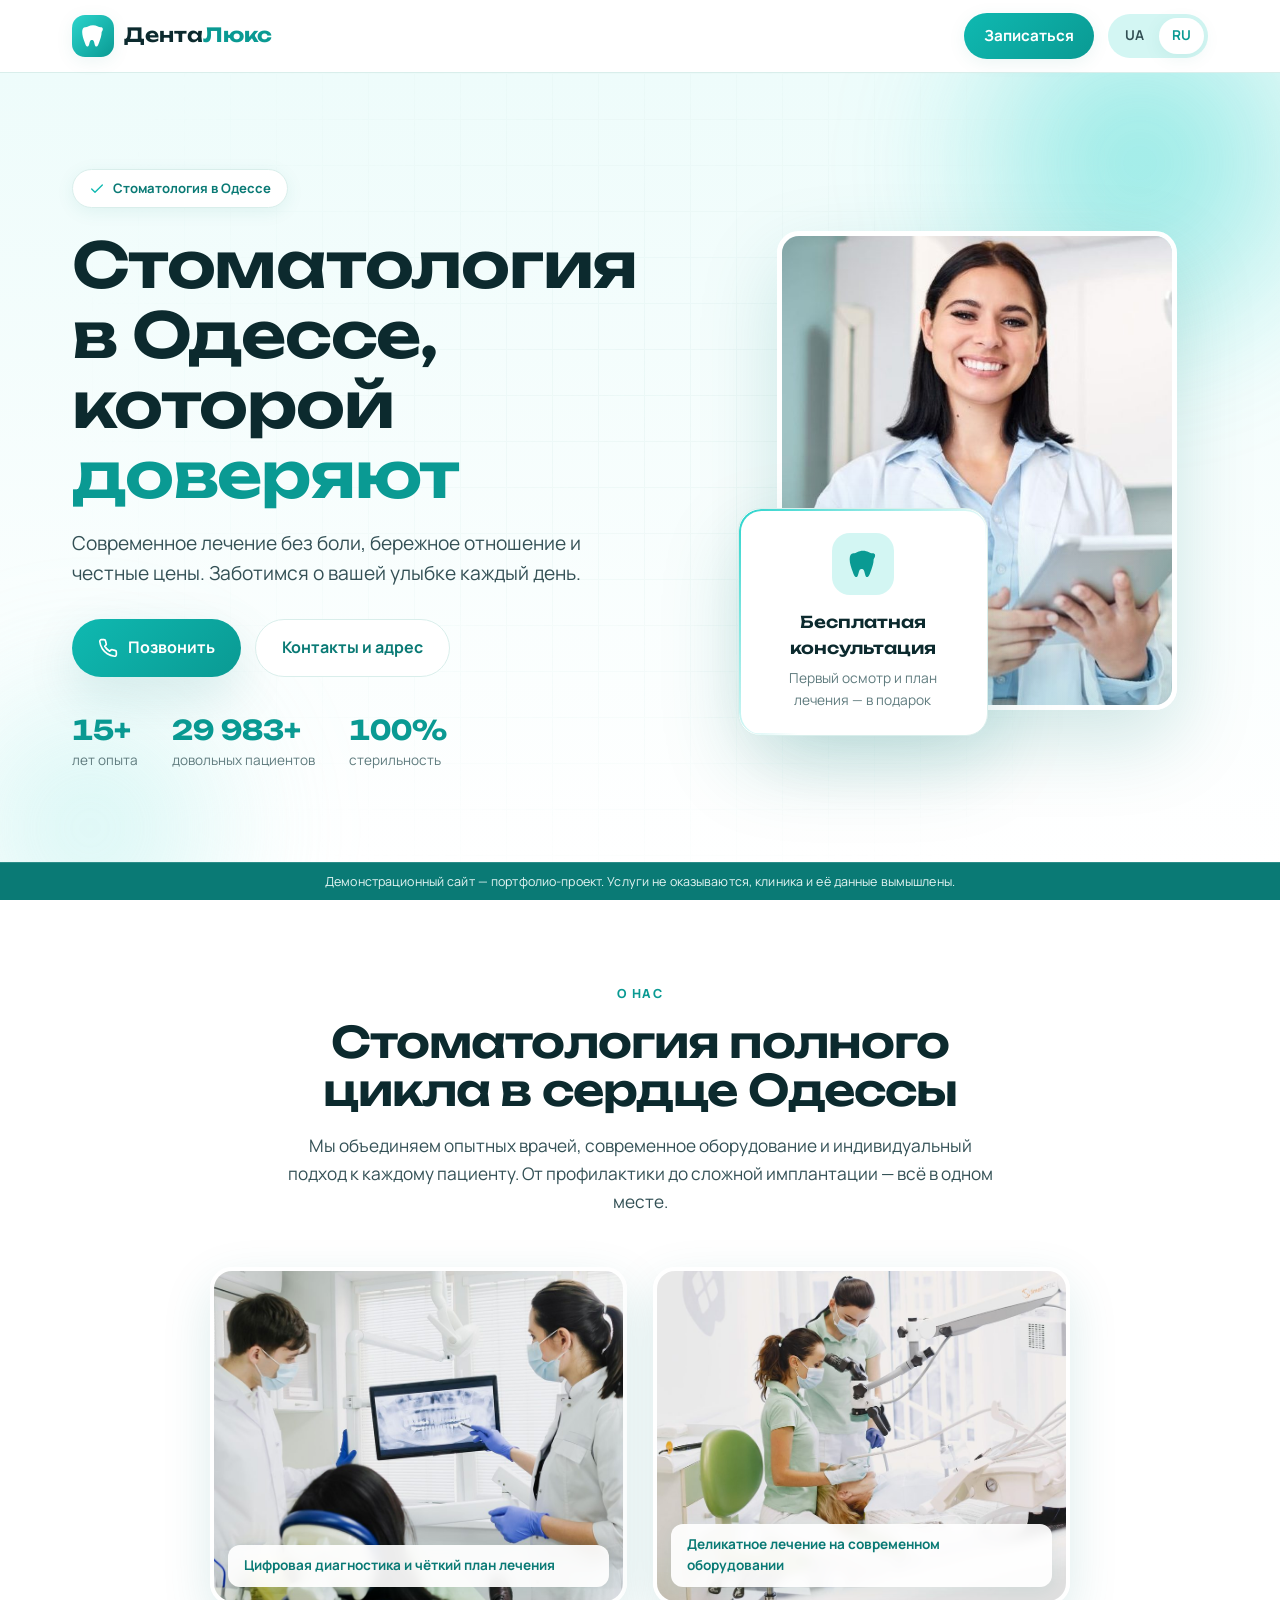
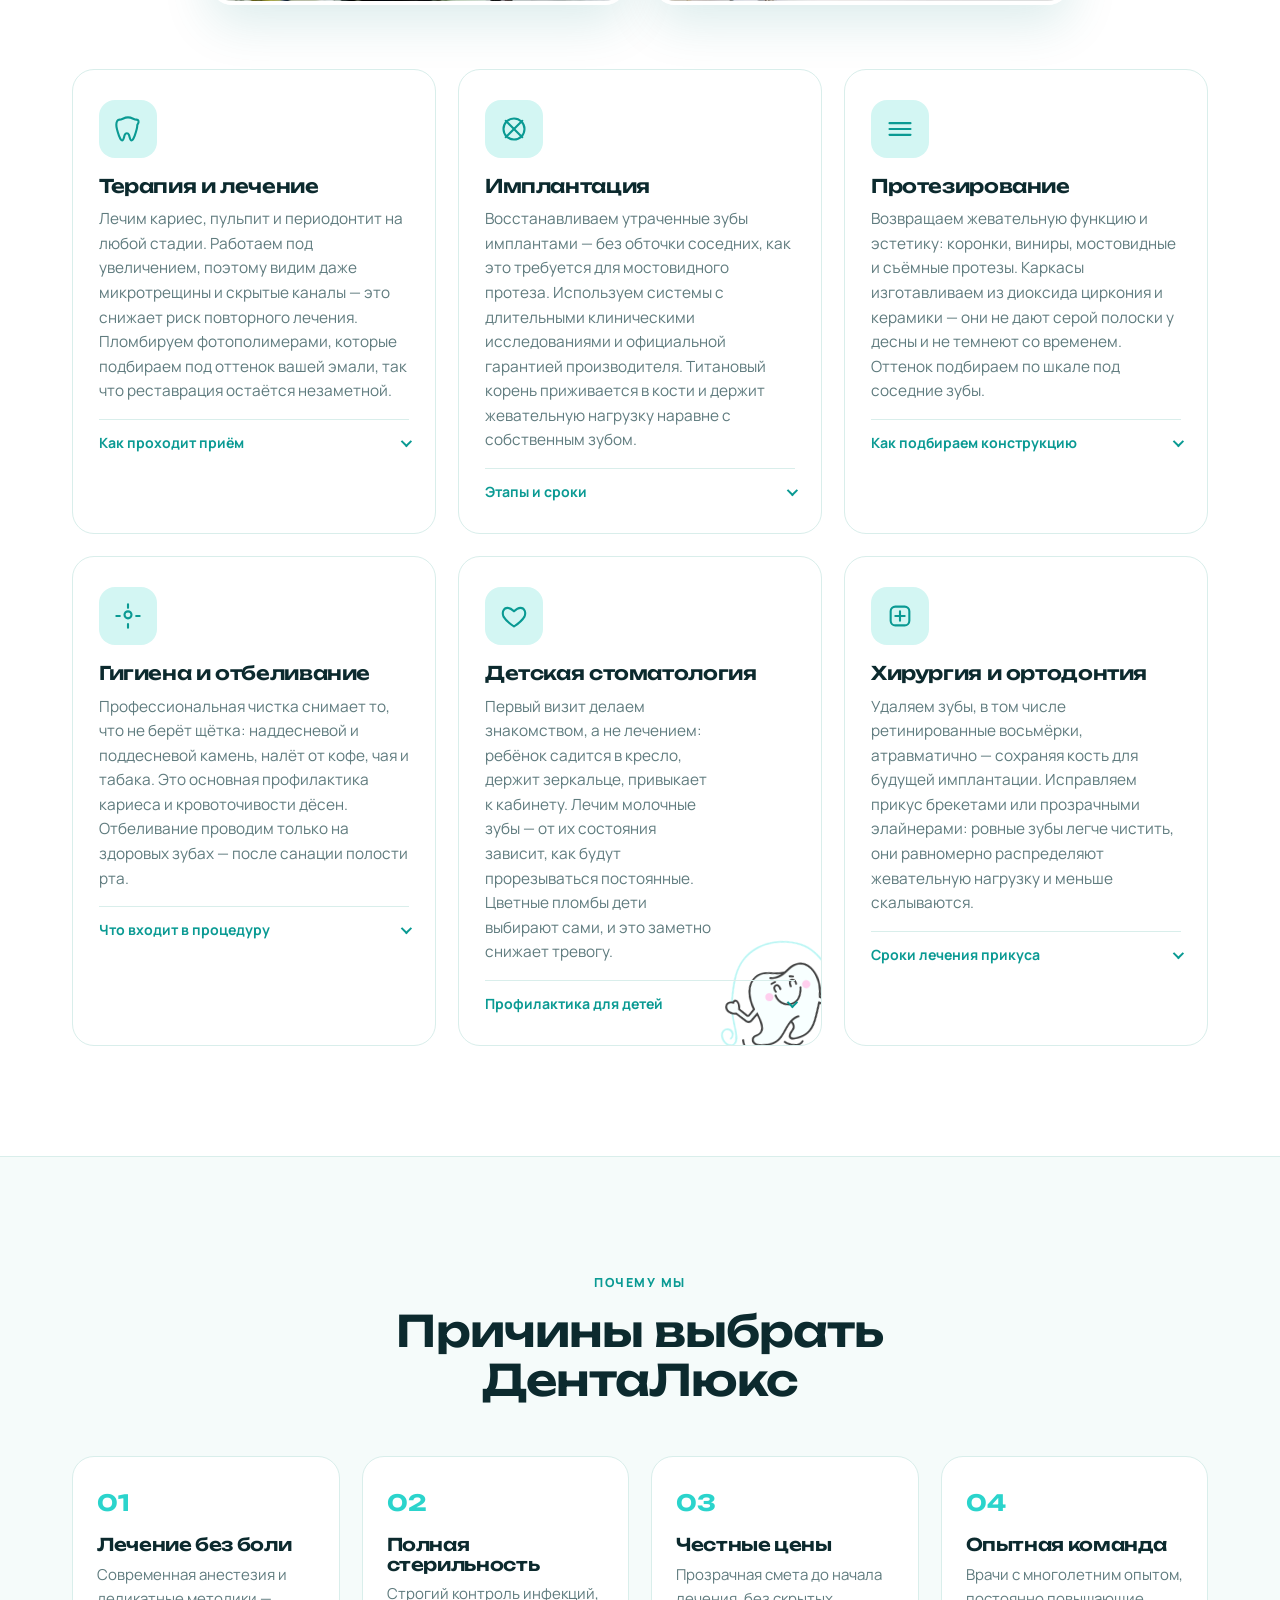
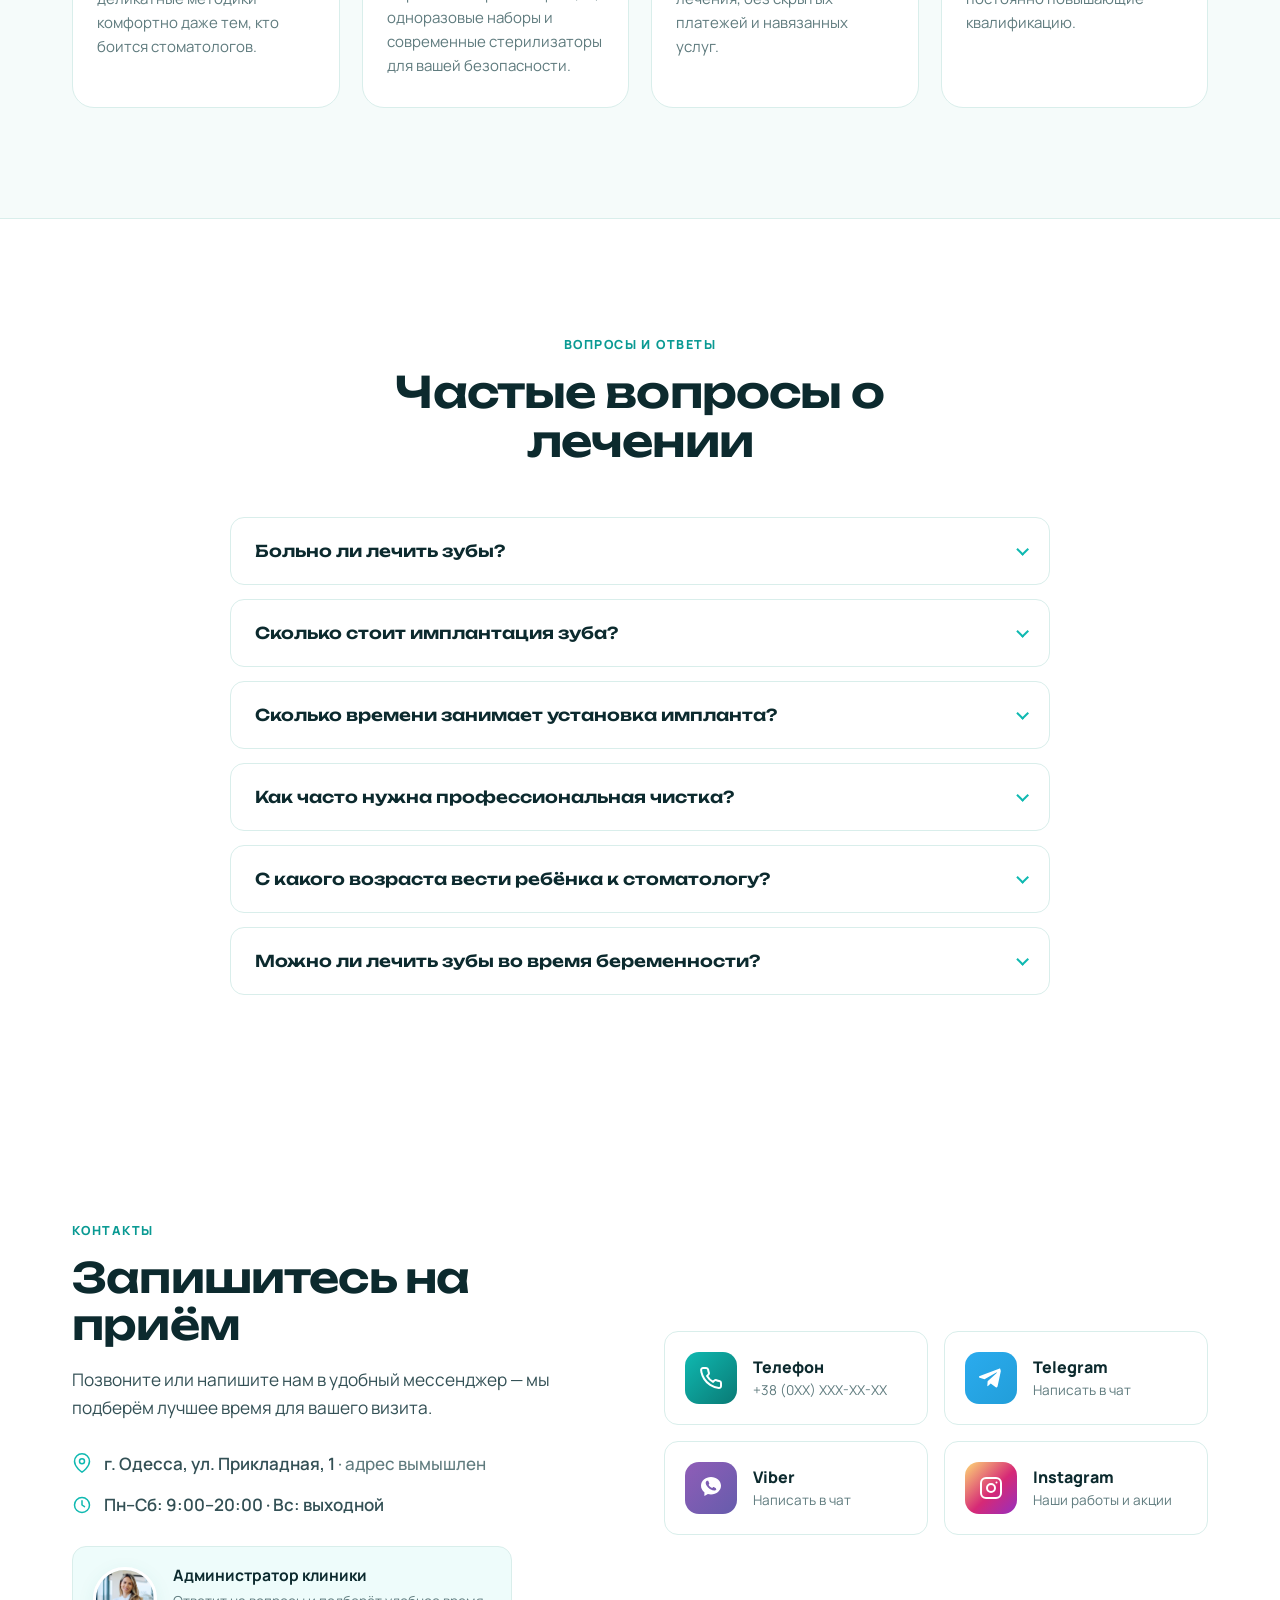
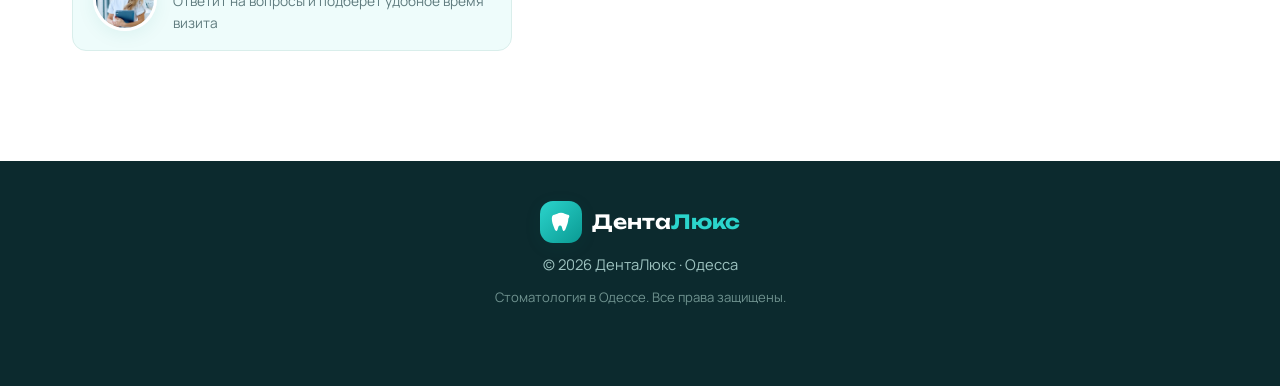
==== commit e0586b93: "Extend the accordion animation to the service-card details The collapsible "how it works" blocks in " ====
--- a/ru/index.html
+++ b/ru/index.html
@@ -50,7 +50,7 @@
 
   <!-- ===== Styles ===== -->
   <!-- ?v= — версия для сброса кеша браузера после обновлений -->
-  <link rel="stylesheet" href="../assets/css/style.css?v=7" />
+  <link rel="stylesheet" href="../assets/css/style.css?v=8" />
 
   <!-- ===== Structured data: LocalBusiness ===== -->
   <script type="application/ld+json">
@@ -420,6 +420,6 @@
   <!-- Демо-банер: видно лише поки на <html> стоїть data-demo -->
   <div class="demo-banner" role="note" data-toast="Это демо: контакты не активны.">Демонстрационный сайт — портфолио-проект. Услуги не оказываются, клиника и её данные вымышлены.</div>
 
-  <script src="../assets/js/main.js?v=7"></script>
+  <script src="../assets/js/main.js?v=8"></script>
 </body>
 </html>
--- a/assets/css/style.css
+++ b/assets/css/style.css
@@ -248,9 +248,10 @@
 .svc-more > summary::after {
   content: ""; flex: none; margin-left: auto; width: 8px; height: 8px;
   border-right: 2px solid currentColor; border-bottom: 2px solid currentColor;
-  transform: rotate(45deg) translateY(-2px); transition: transform .3s var(--ease-out);
-}
-.svc-more[open] > summary::after { transform: rotate(-135deg) translateY(-2px); }
+  transform: rotate(45deg) translateY(-2px); transition: transform .42s var(--ease-out);
+}
+/* :not(.is-collapsing) — під час закриття open ще стоїть, шеврон має повертатись одразу */
+.svc-more[open]:not(.is-collapsing) > summary::after { transform: rotate(-135deg) translateY(-2px); }
 .svc-more > summary:hover { color: var(--teal-700); }
 .svc-more > summary:focus-visible { outline: none; border-radius: 6px; box-shadow: var(--ring); }
 .svc-more p { margin-top: 11px; font-size: .92rem; }
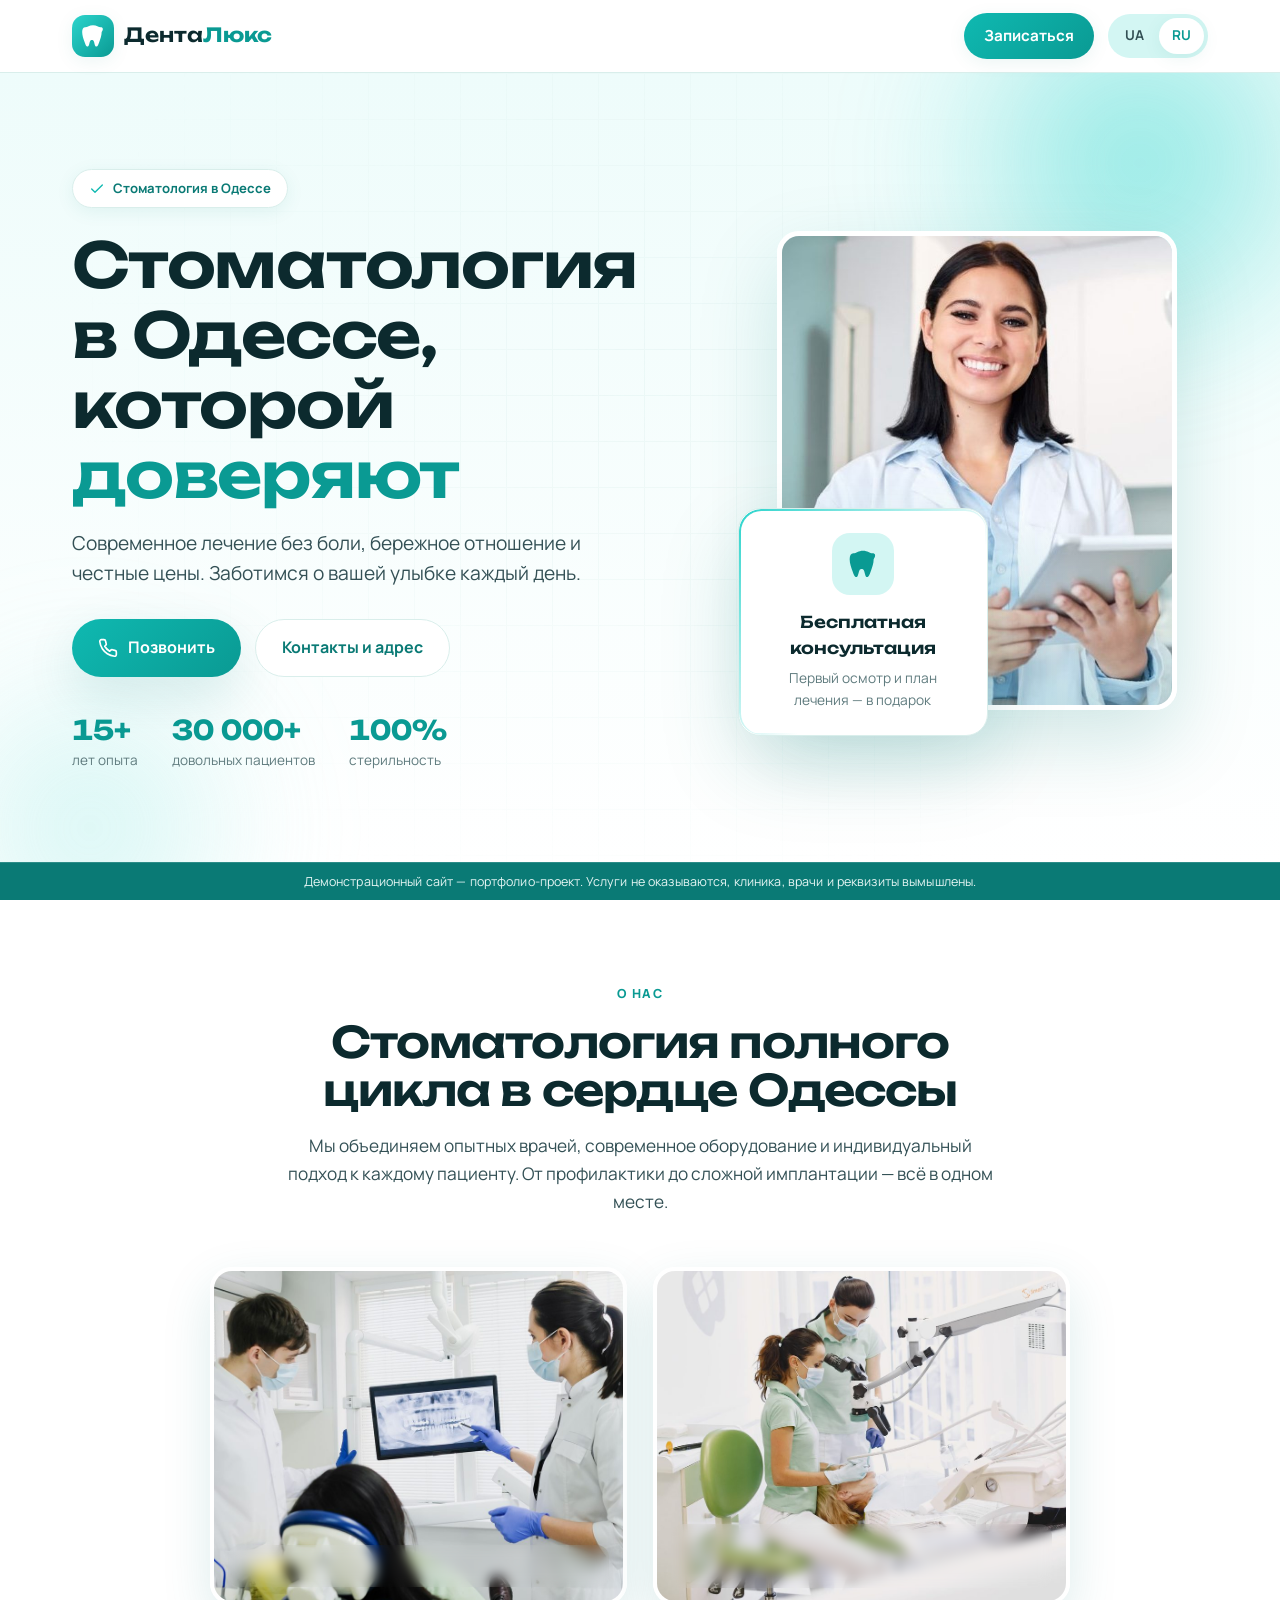
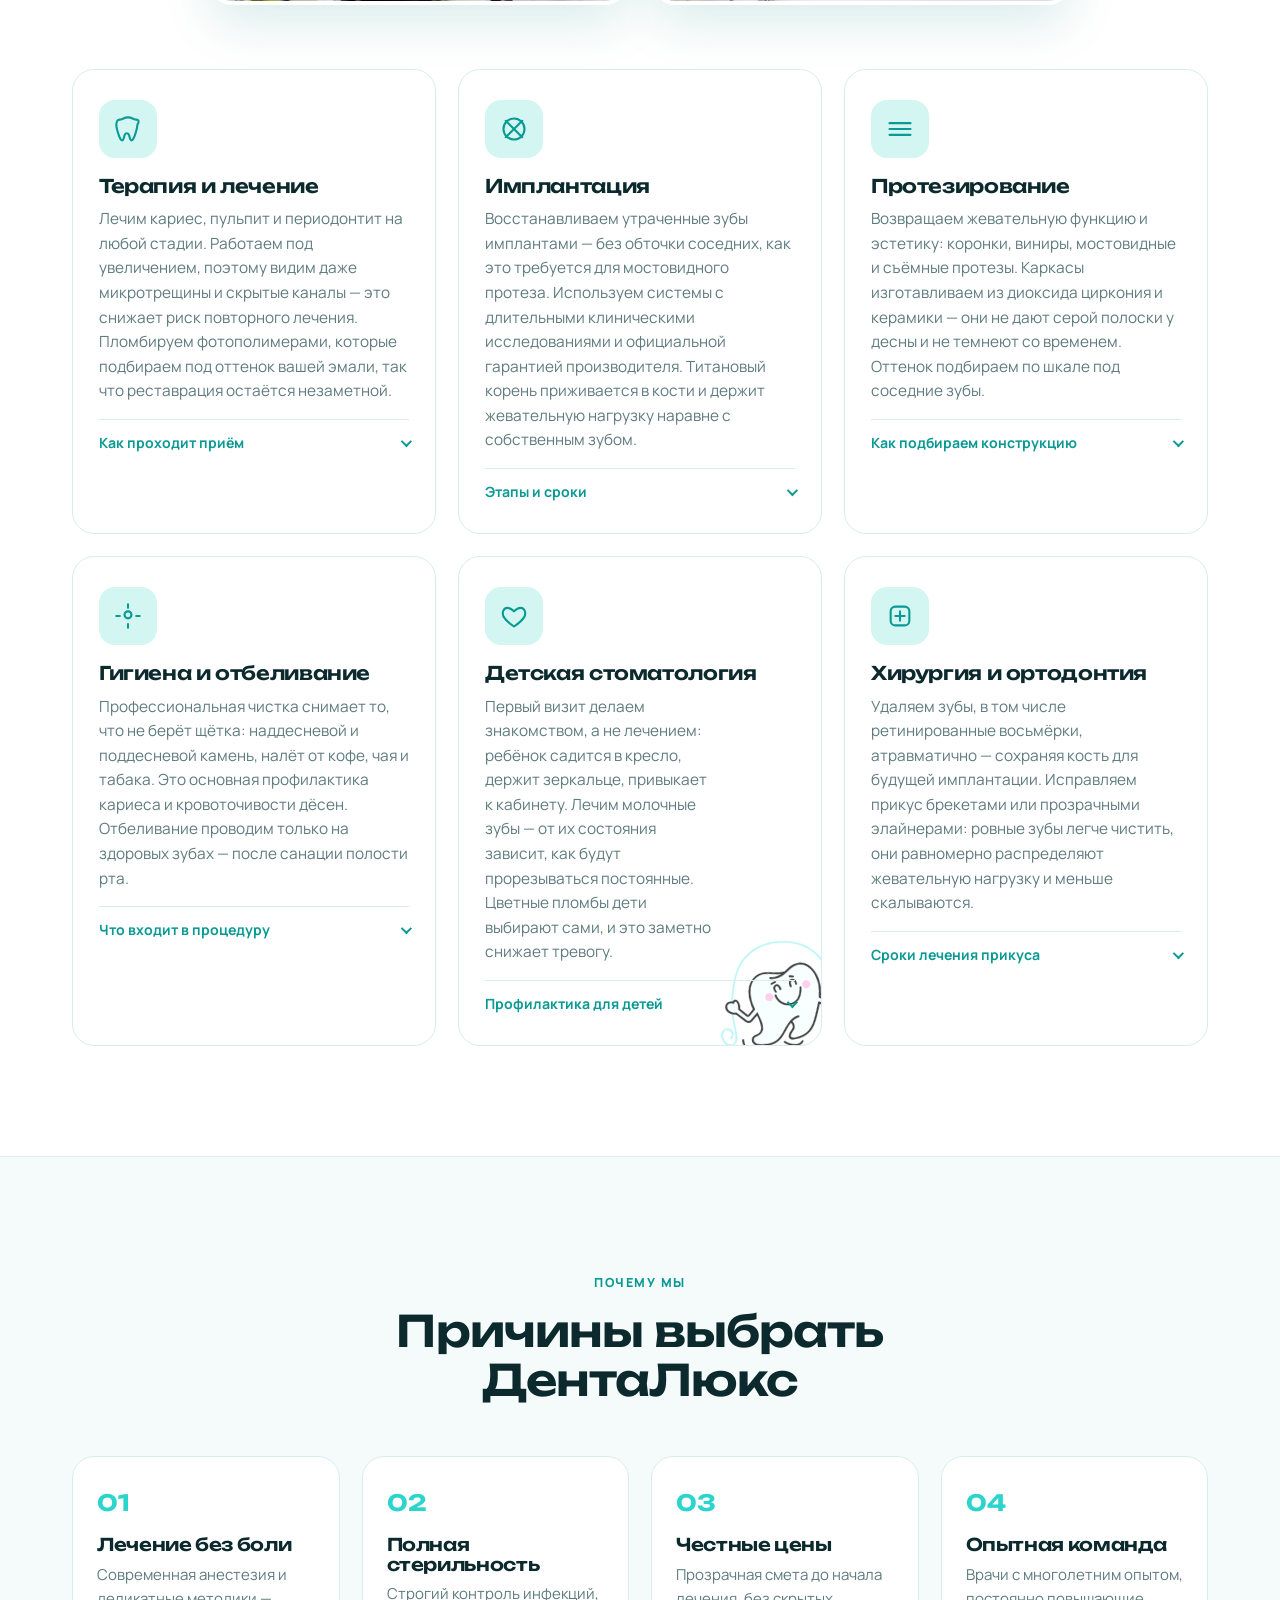
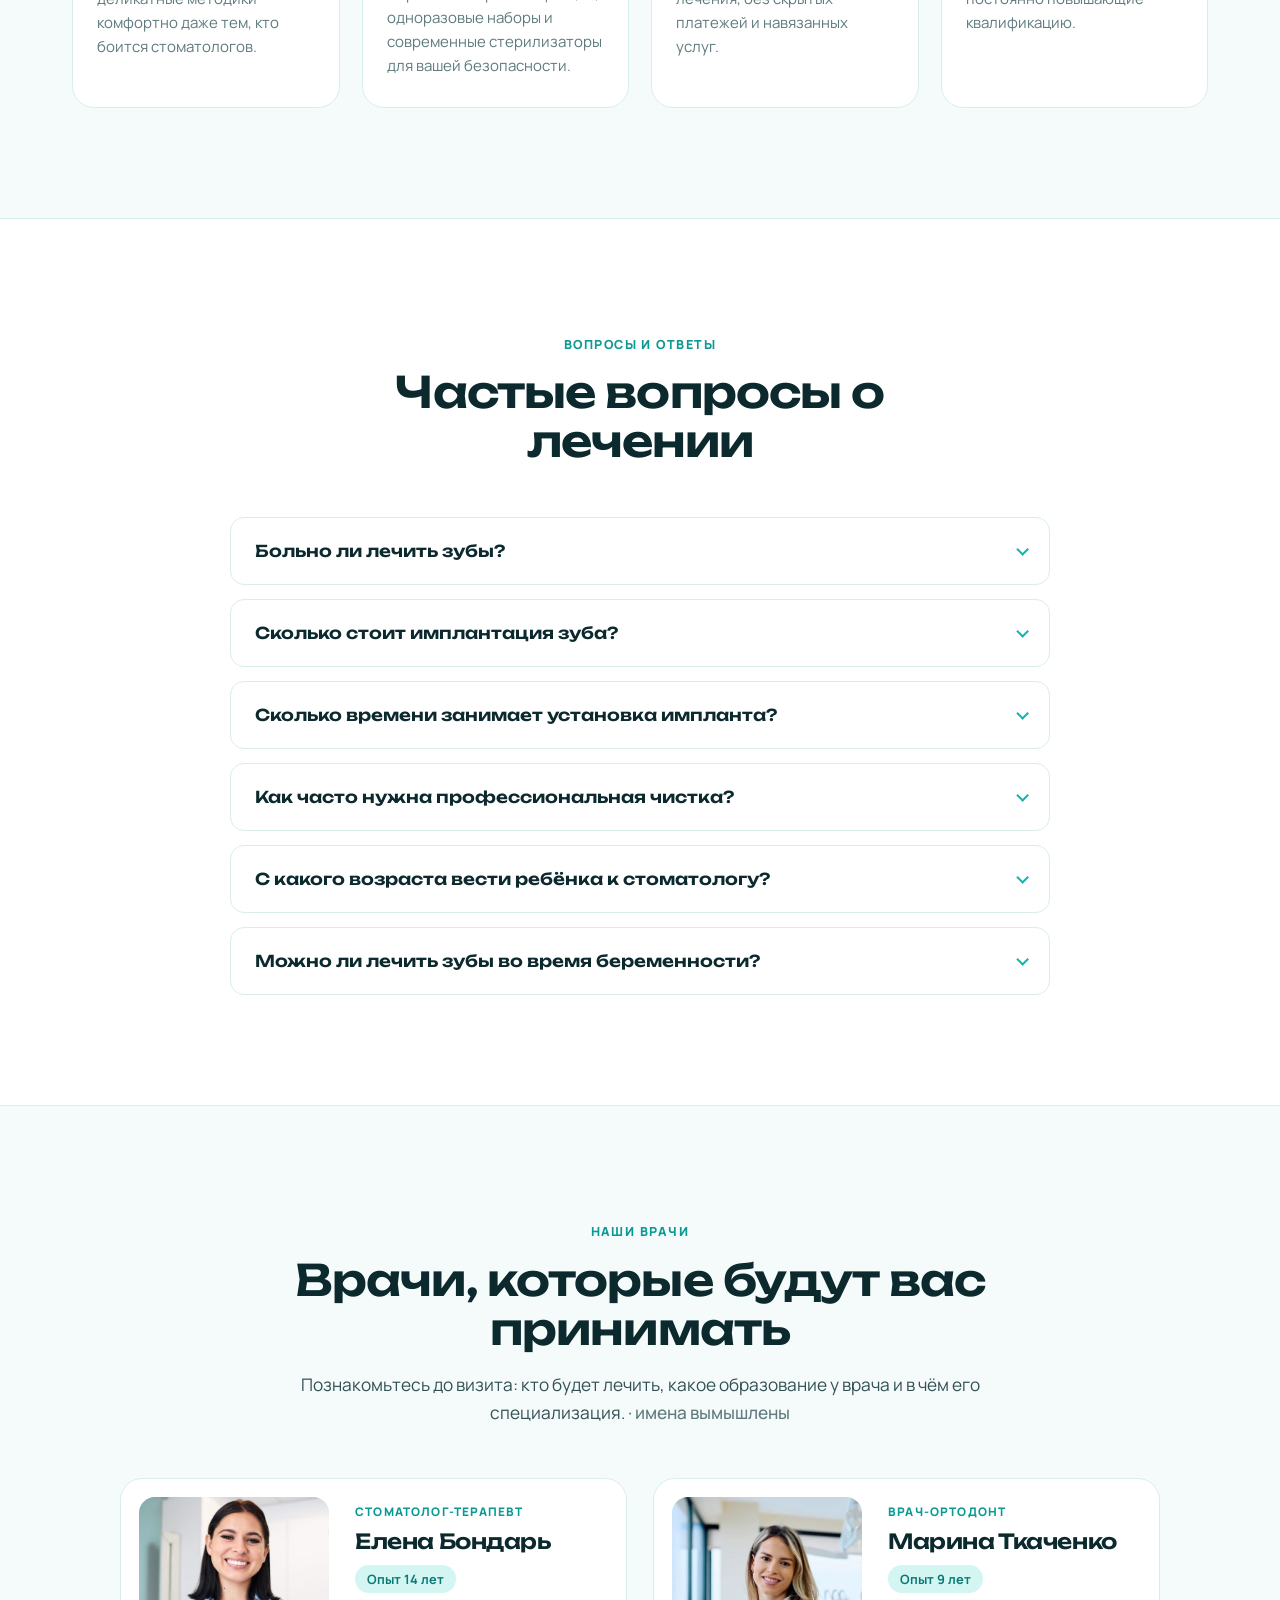
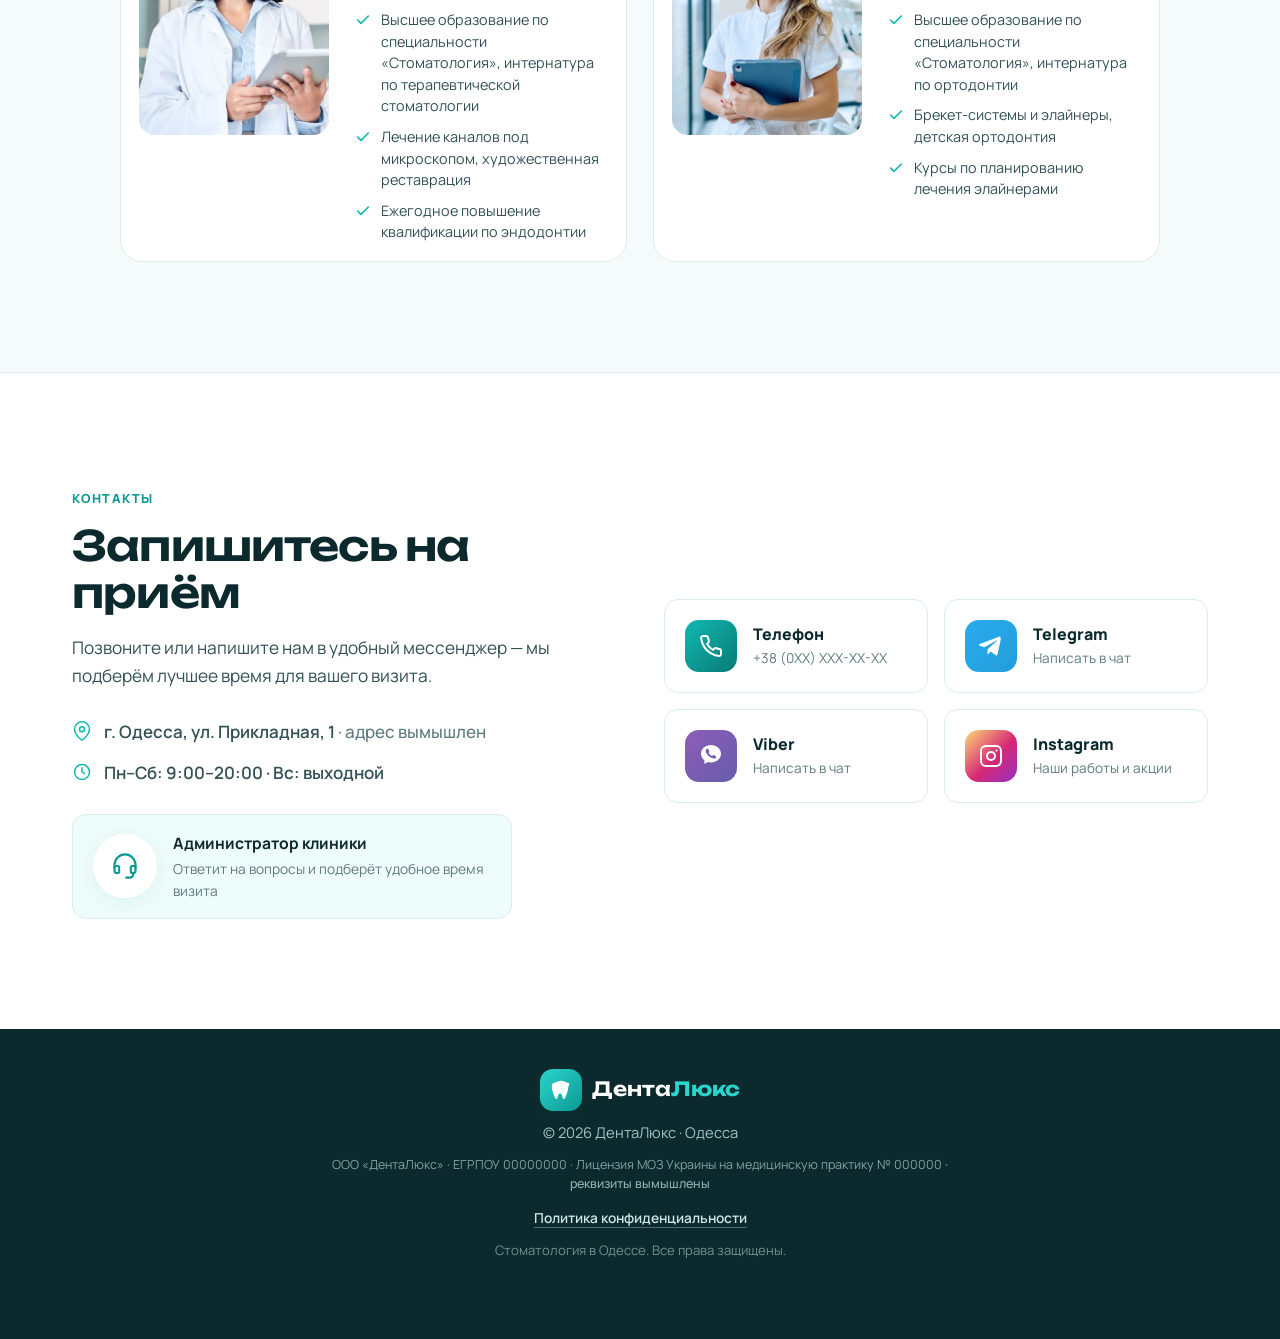
==== commit 54d3c9e8: "E-E-A-T: doctors block, legal details, privacy policy (audit item 8) Dentistry is YMYL, where search" ====
--- a/ru/index.html
+++ b/ru/index.html
@@ -50,7 +50,7 @@
 
   <!-- ===== Styles ===== -->
   <!-- ?v= — версия для сброса кеша браузера после обновлений -->
-  <link rel="stylesheet" href="../assets/css/style.css?v=8" />
+  <link rel="stylesheet" href="../assets/css/style.css?v=9" />
 
   <!-- ===== Structured data: LocalBusiness ===== -->
   <script type="application/ld+json">
@@ -62,6 +62,10 @@
     "url": "https://yanisdigital.github.io/case-stomatology-Odesa/ru/",
     "telephone": "+380000000000",
     "priceRange": "$$",
+    "employee": [
+      { "@type": "Person", "name": "Елена Бондарь", "jobTitle": "Стоматолог-терапевт" },
+      { "@type": "Person", "name": "Марина Ткаченко", "jobTitle": "Врач-ортодонт" }
+    ],
     "address": {
       "@type": "PostalAddress",
       "streetAddress": "ул. Прикладная, 1",
@@ -323,6 +327,52 @@
       </div>
     </section>
 
+    <!-- ================= TEAM ================= -->
+    <section class="section section--alt" id="team">
+      <div class="container">
+        <div class="section__head">
+          <span class="eyebrow">Наши врачи</span>
+          <h2 class="section__title">Врачи, которые будут вас принимать</h2>
+          <p class="section__lead">Познакомьтесь до визита: кто будет лечить, какое образование у врача и в чём его специализация. <span class="demo-note">· имена вымышлены</span></p>
+        </div>
+
+        <div class="team">
+          <article class="doctor">
+            <div class="doctor__photo">
+              <img src="../assets/img/doctor-1.jpg" width="568" height="683" loading="lazy"
+                   alt="Елена Бондарь, стоматолог-терапевт" />
+            </div>
+            <div class="doctor__body">
+              <span class="doctor__role">Стоматолог-терапевт</span>
+              <h3 class="doctor__name">Елена Бондарь</h3>
+              <span class="doctor__exp">Опыт 14 лет</span>
+              <ul class="doctor__creds">
+                <li><svg viewBox="0 0 24 24" width="16" height="16" fill="none" stroke="currentColor" stroke-width="2.4" stroke-linecap="round" stroke-linejoin="round" aria-hidden="true"><path d="M20 6 9 17l-5-5"/></svg><span>Высшее образование по специальности «Стоматология», интернатура по терапевтической стоматологии</span></li>
+                <li><svg viewBox="0 0 24 24" width="16" height="16" fill="none" stroke="currentColor" stroke-width="2.4" stroke-linecap="round" stroke-linejoin="round" aria-hidden="true"><path d="M20 6 9 17l-5-5"/></svg><span>Лечение каналов под микроскопом, художественная реставрация</span></li>
+                <li><svg viewBox="0 0 24 24" width="16" height="16" fill="none" stroke="currentColor" stroke-width="2.4" stroke-linecap="round" stroke-linejoin="round" aria-hidden="true"><path d="M20 6 9 17l-5-5"/></svg><span>Ежегодное повышение квалификации по эндодонтии</span></li>
+              </ul>
+            </div>
+          </article>
+          <article class="doctor">
+            <div class="doctor__photo">
+              <img src="../assets/img/doctor-2.jpg" width="515" height="575" loading="lazy"
+                   alt="Марина Ткаченко, врач-ортодонт" />
+            </div>
+            <div class="doctor__body">
+              <span class="doctor__role">Врач-ортодонт</span>
+              <h3 class="doctor__name">Марина Ткаченко</h3>
+              <span class="doctor__exp">Опыт 9 лет</span>
+              <ul class="doctor__creds">
+                <li><svg viewBox="0 0 24 24" width="16" height="16" fill="none" stroke="currentColor" stroke-width="2.4" stroke-linecap="round" stroke-linejoin="round" aria-hidden="true"><path d="M20 6 9 17l-5-5"/></svg><span>Высшее образование по специальности «Стоматология», интернатура по ортодонтии</span></li>
+                <li><svg viewBox="0 0 24 24" width="16" height="16" fill="none" stroke="currentColor" stroke-width="2.4" stroke-linecap="round" stroke-linejoin="round" aria-hidden="true"><path d="M20 6 9 17l-5-5"/></svg><span>Брекет-системы и элайнеры, детская ортодонтия</span></li>
+                <li><svg viewBox="0 0 24 24" width="16" height="16" fill="none" stroke="currentColor" stroke-width="2.4" stroke-linecap="round" stroke-linejoin="round" aria-hidden="true"><path d="M20 6 9 17l-5-5"/></svg><span>Курсы по планированию лечения элайнерами</span></li>
+              </ul>
+            </div>
+          </article>
+        </div>
+      </div>
+    </section>
+
     <!-- ================= CONTACTS ================= -->
     <section class="section" id="contacts">
       <div class="container">
@@ -344,8 +394,7 @@
             </ul>
 
             <div class="contacts__person">
-              <img src="../assets/img/doctor-2.jpg" width="515" height="575" loading="lazy"
-                   alt="Администратор клиники ДентаЛюкс" />
+              <span class="contacts__person-icon" aria-hidden="true"><svg viewBox="0 0 24 24" width="28" height="28" fill="none" stroke="currentColor" stroke-width="1.8" stroke-linecap="round" stroke-linejoin="round"><path d="M3 14v-3a9 9 0 0 1 18 0v3"/><path d="M21 16a2 2 0 0 1-2 2h-1a1 1 0 0 1-1-1v-4a1 1 0 0 1 1-1h3v4Z"/><path d="M3 16a2 2 0 0 0 2 2h1a1 1 0 0 0 1-1v-4a1 1 0 0 0-1-1H3v4Z"/><path d="M19 18v1a3 3 0 0 1-3 3h-3"/></svg></span>
               <div class="contacts__person-text">
                 <strong>Администратор клиники</strong>
                 <span>Ответит на вопросы и подберёт удобное время визита</span>
@@ -413,13 +462,15 @@
         <span class="logo__text">Дента<strong>Люкс</strong></span>
       </a>
       <p class="footer__copy">© <span id="year">2026</span> ДентаЛюкс · <span>Одесса</span></p>
+      <p class="footer__legal">ООО «ДентаЛюкс» · ЕГРПОУ 00000000 · Лицензия МОЗ Украины на медицинскую практику № 000000 <span class="demo-note">· реквизиты вымышлены</span></p>
+      <p class="footer__links"><a href="privacy.html">Политика конфиденциальности</a></p>
       <p class="footer__note">Стоматология в Одессе. Все права защищены.</p>
     </div>
   </footer>
 
   <!-- Демо-банер: видно лише поки на <html> стоїть data-demo -->
-  <div class="demo-banner" role="note" data-toast="Это демо: контакты не активны.">Демонстрационный сайт — портфолио-проект. Услуги не оказываются, клиника и её данные вымышлены.</div>
-
-  <script src="../assets/js/main.js?v=8"></script>
+  <div class="demo-banner" role="note" data-toast="Это демо: контакты не активны.">Демонстрационный сайт — портфолио-проект. Услуги не оказываются, клиника, врачи и реквизиты вымышлены.</div>
+
+  <script src="../assets/js/main.js?v=9"></script>
 </body>
 </html>
--- a/assets/css/style.css
+++ b/assets/css/style.css
@@ -286,6 +286,34 @@
 .feature h3 { font-size: 1.1rem; margin: 14px 0 8px; }
 .feature p { color: var(--muted); font-size: .94rem; }
 
+/* ---------- команда лікарів ---------- */
+.team { display: grid; grid-template-columns: repeat(2, 1fr); gap: 26px; max-width: 1040px; margin: 0 auto; }
+.doctor {
+  display: grid; grid-template-columns: 190px 1fr; gap: 26px; align-items: start;
+  background: #fff; border: 1px solid var(--line); border-radius: var(--radius); padding: 18px;
+  transition: transform .3s var(--ease-out), box-shadow .3s var(--ease-out), border-color .3s ease;
+}
+.doctor:hover { transform: translateY(-5px); box-shadow: var(--shadow-md); border-color: var(--mint-200); }
+.doctor__photo { border-radius: 16px; overflow: hidden; aspect-ratio: 4 / 5; background: var(--mint-100); }
+.doctor__photo img {
+  width: 100%; height: 100%; object-fit: cover; object-position: 50% 15%;
+  transition: transform .7s var(--ease-out);
+}
+.doctor:hover .doctor__photo img { transform: scale(1.06); }
+.doctor__body { padding-top: 6px; }
+.doctor__role {
+  display: block; font-weight: 800; font-size: .74rem; letter-spacing: .1em; text-transform: uppercase;
+  color: var(--teal-600);
+}
+.doctor__name { font-size: 1.3rem; margin: 8px 0 10px; }
+.doctor__exp {
+  display: inline-block; padding: 4px 12px; border-radius: 100px;
+  font-weight: 700; font-size: .8rem; color: var(--teal-700); background: var(--mint-100);
+}
+.doctor__creds { margin-top: 16px; display: grid; gap: 9px; }
+.doctor__creds li { display: flex; gap: 10px; align-items: flex-start; font-size: .9rem; color: var(--ink-soft); line-height: 1.5; }
+.doctor__creds svg { flex: none; margin-top: 3px; color: var(--teal-500); }
+
 /* ---------- FAQ ---------- */
 .faq { max-width: 820px; margin: 0 auto; display: grid; gap: 14px; }
 .faq__item {
@@ -334,6 +362,11 @@
   width: 64px; height: 64px; border-radius: 50%; object-fit: cover;
   border: 3px solid #fff; box-shadow: var(--shadow-sm); flex: none;
 }
+/* фото тепер у лікаря в блоці команди — адміністратору іконка */
+.contacts__person-icon {
+  display: grid; place-items: center; flex: none; width: 64px; height: 64px; border-radius: 50%;
+  color: var(--teal-600); background: #fff; border: 3px solid #fff; box-shadow: var(--shadow-sm);
+}
 .contacts__person-text { display: flex; flex-direction: column; gap: 2px; }
 .contacts__person-text strong { font-size: .98rem; }
 .contacts__person-text span { font-size: .86rem; color: var(--muted); }
@@ -370,6 +403,22 @@
 .logo--footer .logo__text strong { color: var(--teal-400); }
 .footer__copy { font-size: .92rem; color: #9fc4c1; }
 .footer__note { font-size: .82rem; color: #6f928f; }
+.footer__legal { font-size: .78rem; color: #7fa3a0; max-width: 640px; line-height: 1.55; }
+.footer__links a { font-size: .86rem; font-weight: 600; color: #cfe6e4; border-bottom: 1px solid rgba(207, 230, 228, .35); transition: color .2s ease, border-color .2s ease; }
+.footer__links a:hover { color: #fff; border-color: #fff; }
+
+/* ---------- сторінка політики конфіденційності ---------- */
+.legal { padding-block: clamp(40px, 7vw, 84px); }
+.legal__inner { max-width: 780px; }
+.legal__back { display: inline-block; margin-bottom: 26px; font-weight: 700; font-size: .9rem; color: var(--teal-600); }
+.legal__back:hover { color: var(--teal-700); }
+.legal h1 { font-size: clamp(1.9rem, 4.5vw, 2.8rem); }
+.legal__updated { margin-top: 10px; font-size: .88rem; color: var(--muted); }
+.legal h2 { font-size: 1.15rem; margin: 36px 0 12px; }
+.legal p, .legal li { color: var(--ink-soft); line-height: 1.7; }
+.legal p + p { margin-top: 12px; }
+.legal ul { list-style: disc; padding-left: 22px; margin: 10px 0 12px; display: grid; gap: 6px; }
+.legal li::marker { color: var(--teal-500); }
 
 /* =========================================================
    ДЕМО-РЕЖИМ (портфоліо)
@@ -389,6 +438,7 @@
 /* футер не ховається під банером */
 html[data-demo] .site-footer { padding-bottom: calc(40px + var(--demo-h)); }
 html[data-demo] .demo-note { display: inline; font-weight: 500; color: var(--muted); }
+html[data-demo] .site-footer .demo-note { color: #8fb3b0; } /* на темному фоні футера */
 
 /* повідомлення при кліку на неактивний контакт */
 html[data-demo] .demo-toast {
@@ -466,6 +516,7 @@
   .services { grid-template-columns: repeat(2, 1fr); }
   .features { grid-template-columns: repeat(2, 1fr); }
   .contacts { grid-template-columns: 1fr; gap: 32px; }
+  .team { grid-template-columns: 1fr; max-width: 620px; }
   .about-media { gap: 18px; margin-bottom: 52px; }
   .about-media__item img { height: 250px; }
 }
@@ -482,6 +533,8 @@
   .hero__actions { width: 100%; }
   :root { --demo-h: 52px; } /* на телефоні текст банера — у два рядки */
   html[data-demo] .demo-banner { font-size: .72rem; padding: 9px 14px; }
+  .doctor { grid-template-columns: 1fr; gap: 18px; }
+  .doctor__photo { aspect-ratio: 5 / 4; }
   .faq__item { padding: 2px 18px; }
   .faq__q { font-size: .95rem; gap: 12px; padding: 17px 0; }
 }
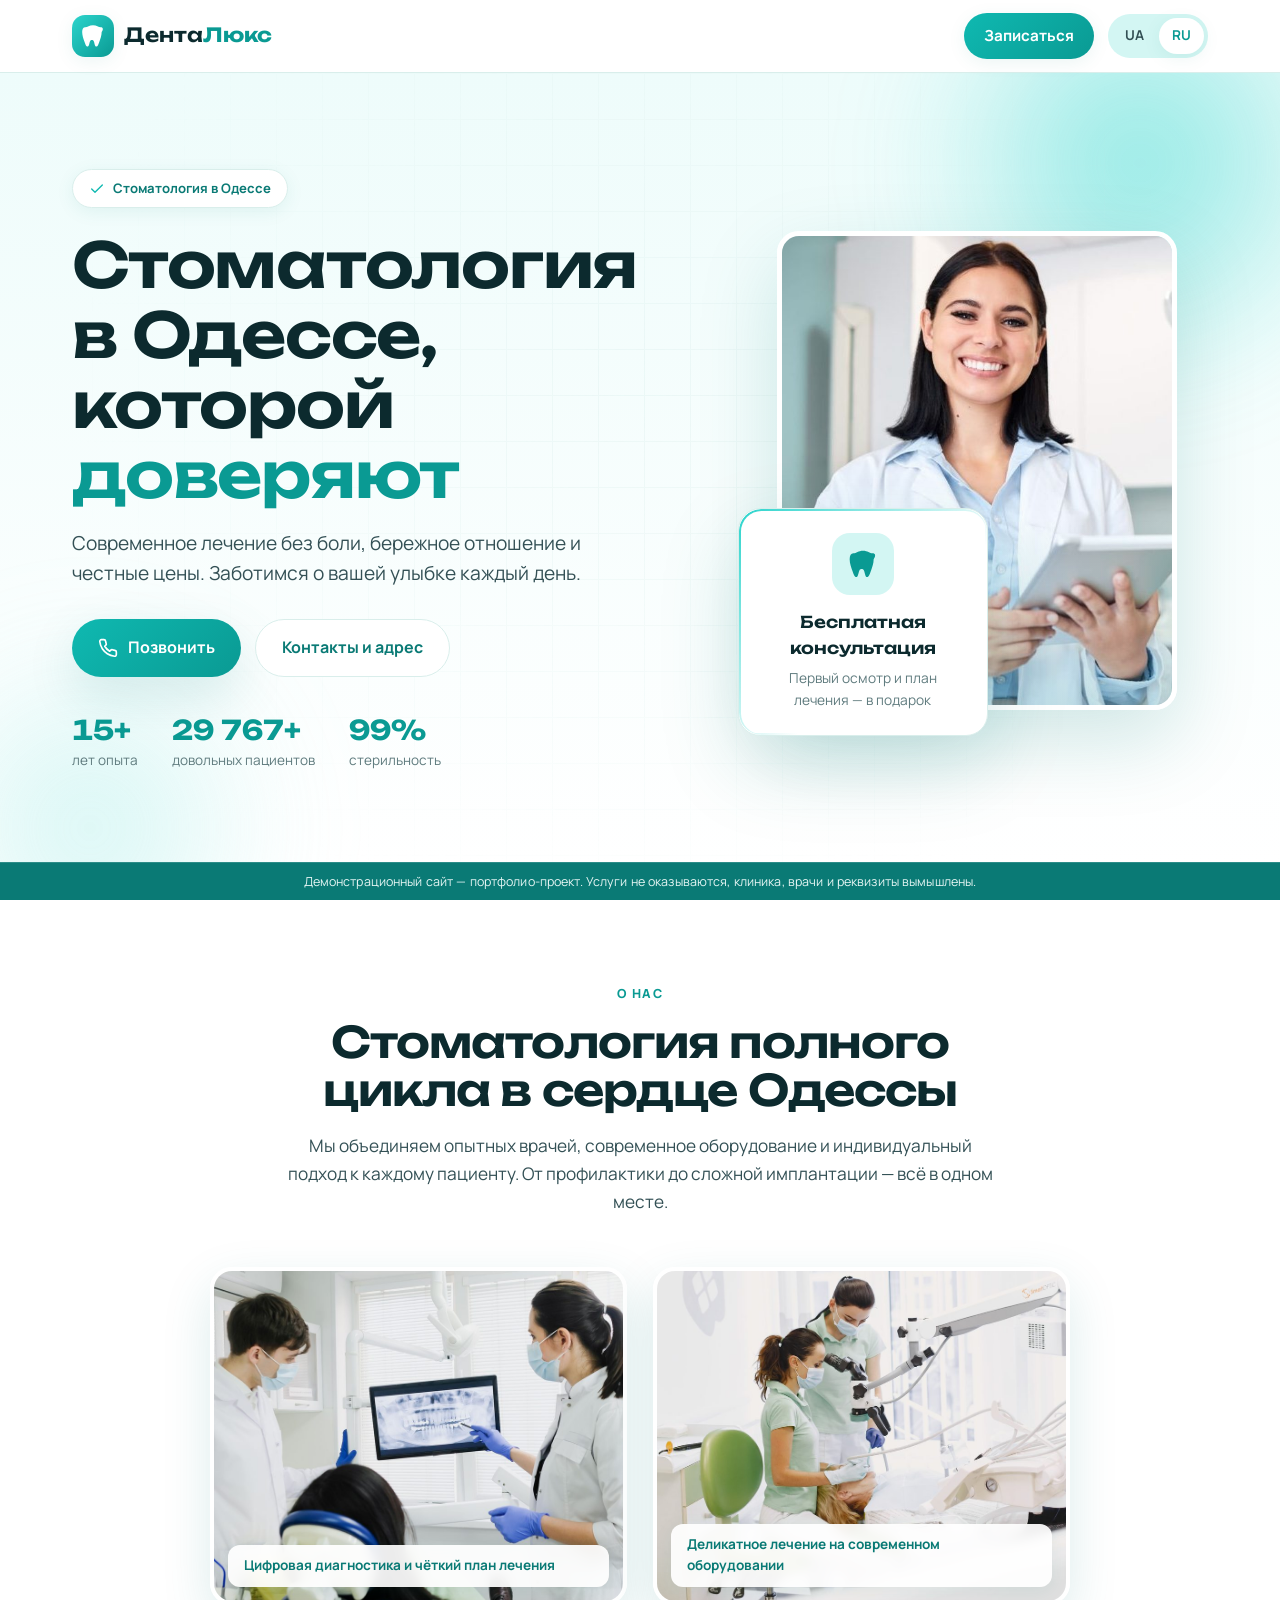
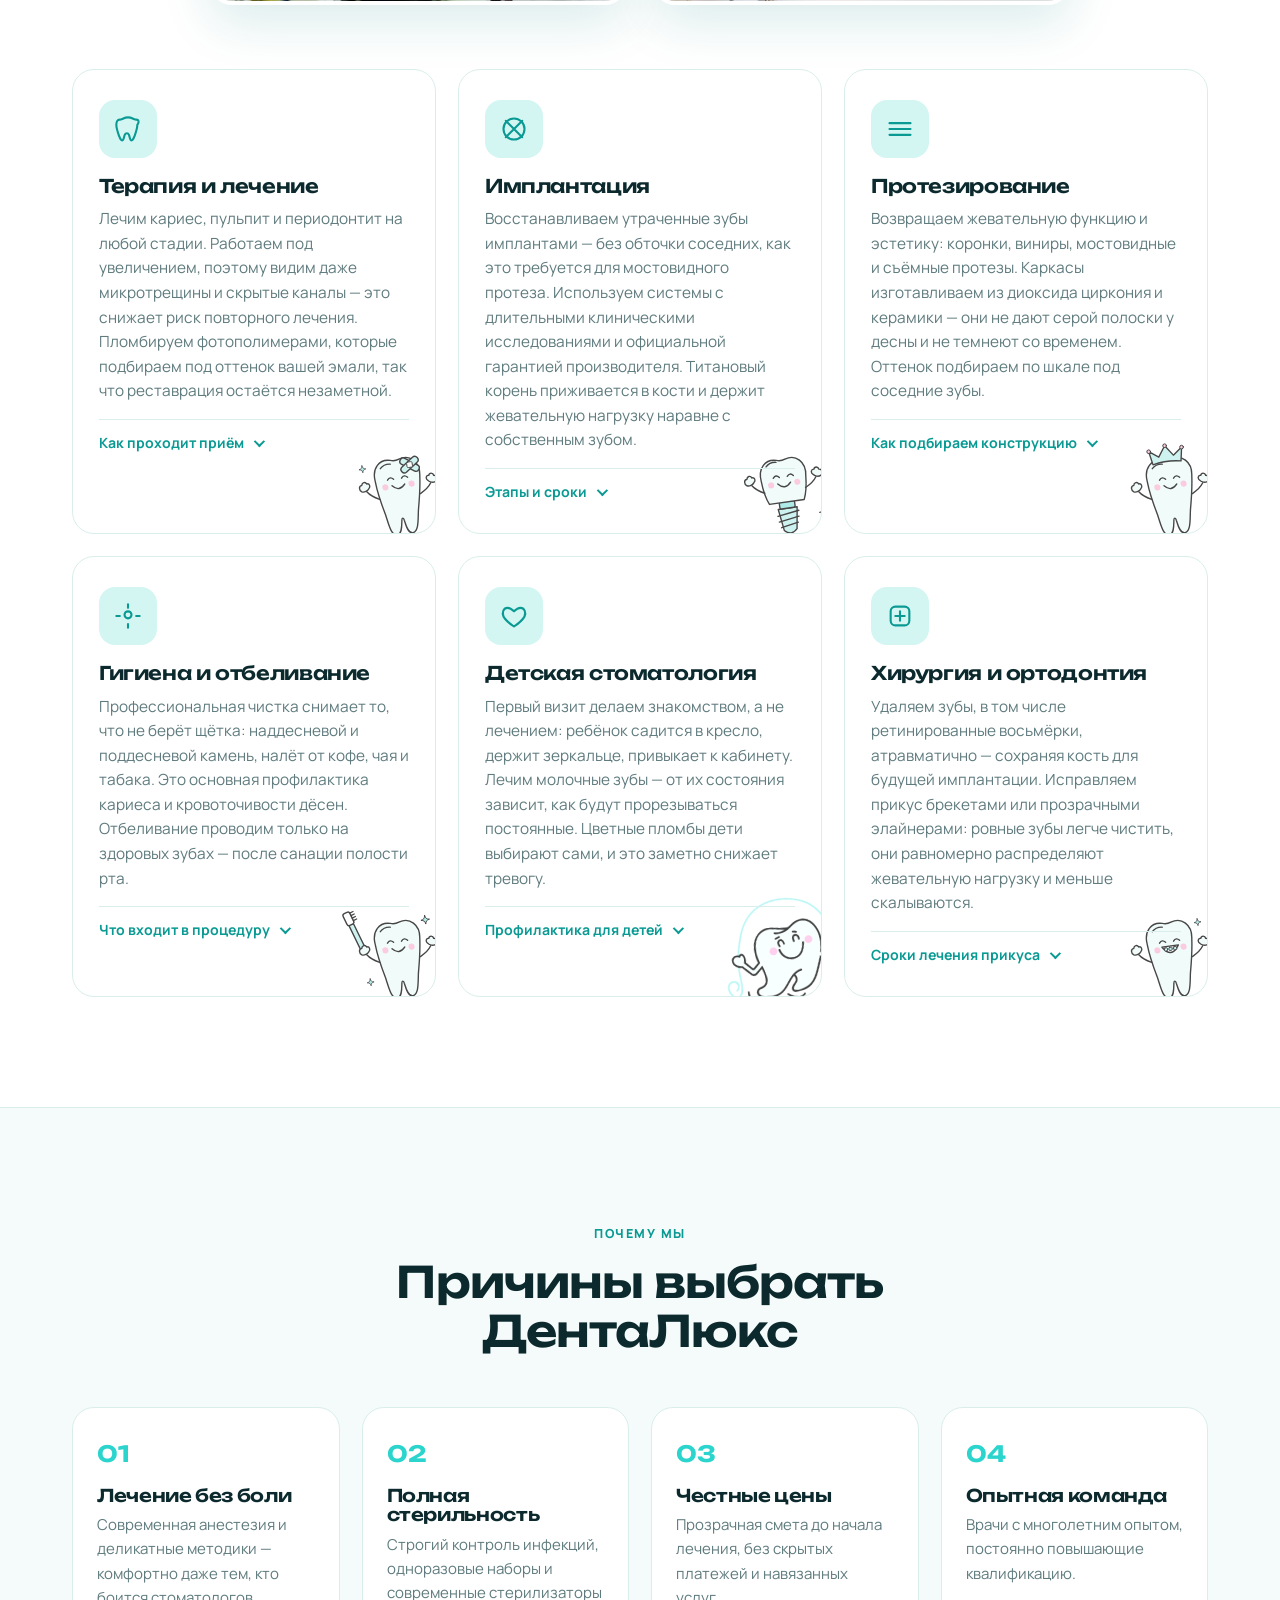
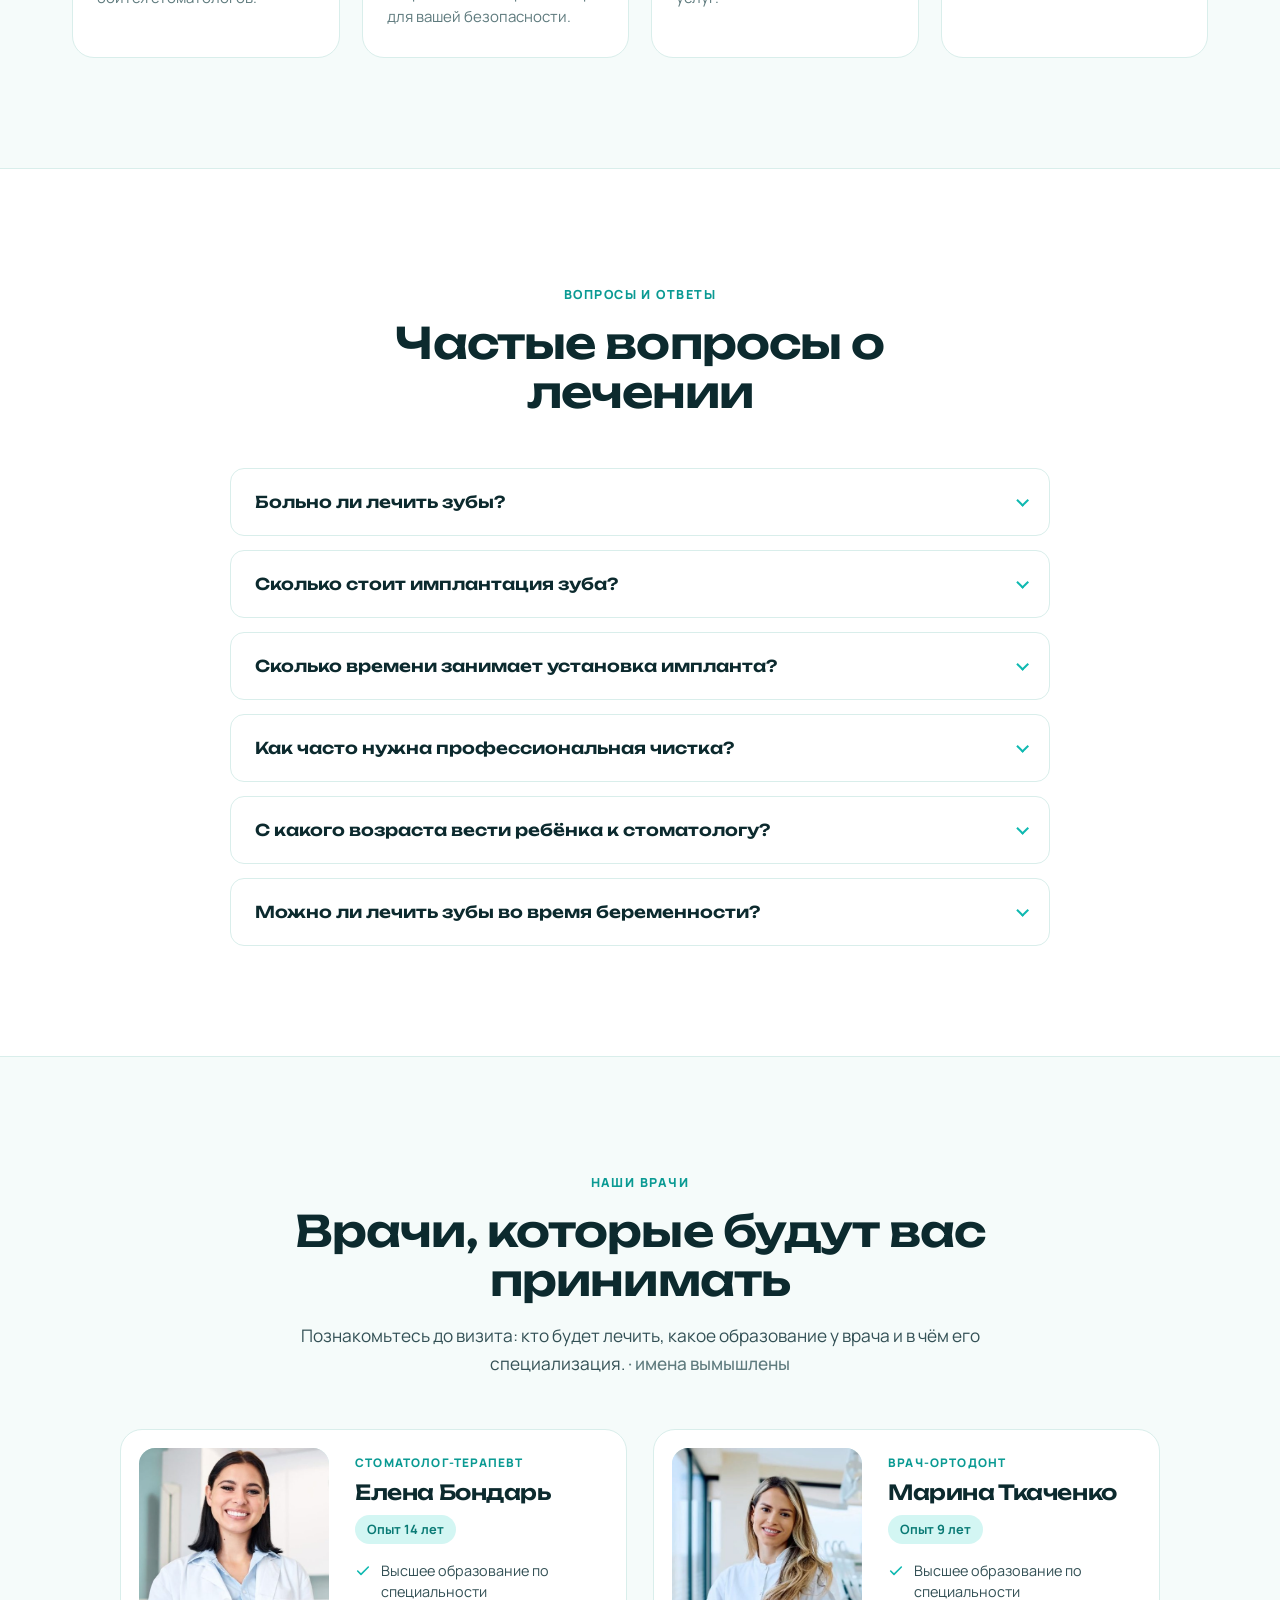
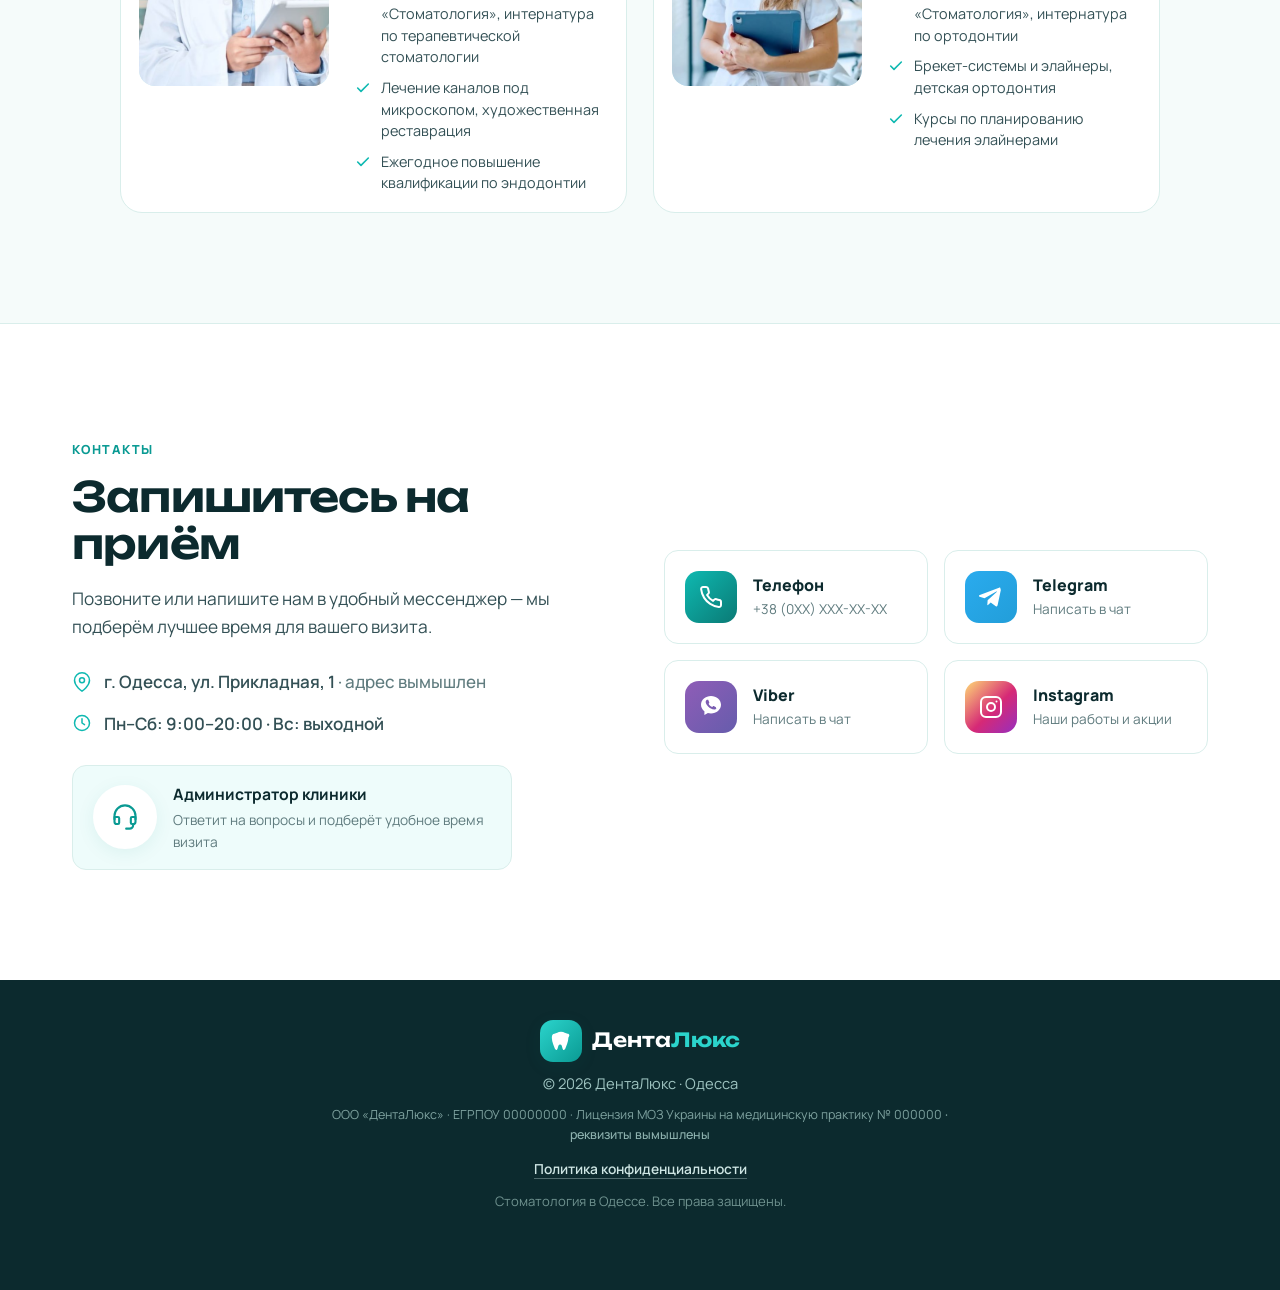
==== commit a023e3fd: "Add corner mascots to the other five service cards Only the kids card had an illustration (tooth-rop" ====
--- a/ru/index.html
+++ b/ru/index.html
@@ -50,7 +50,7 @@
 
   <!-- ===== Styles ===== -->
   <!-- ?v= — версия для сброса кеша браузера после обновлений -->
-  <link rel="stylesheet" href="../assets/css/style.css?v=9" />
+  <link rel="stylesheet" href="../assets/css/style.css?v=10" />
 
   <!-- ===== Structured data: LocalBusiness ===== -->
   <script type="application/ld+json">
@@ -191,6 +191,8 @@
               <summary>Как проходит приём</summary>
               <p>Сначала осмотр и прицельный снимок, чтобы увидеть глубину поражения. Затем анестезия, очистка каналов и герметичное пломбирование. Неосложнённый кариес лечим за один визит, пульпит — обычно за два. В конце полировка и контрольный снимок. Гарантию на работу фиксируем письменно.</p>
             </details>
+            <img class="service-card__art" src="../assets/img/tooth-fix.svg" width="400" height="382"
+                 loading="lazy" alt="" aria-hidden="true" />
           </article>
 
           <article class="service-card">
@@ -203,6 +205,8 @@
               <summary>Этапы и сроки</summary>
               <p>Начинаем с 3D-диагностики: оцениваем объём кости и расположение нервов, планируем позицию импланта. Установка занимает около часа под местной анестезией. Далее 3–6 месяцев на приживление, после чего фиксируем коронку. При достаточном объёме кости возможна одномоментная имплантация сразу после удаления.</p>
             </details>
+            <img class="service-card__art" src="../assets/img/tooth-implant.svg" width="400" height="382"
+                 loading="lazy" alt="" aria-hidden="true" />
           </article>
 
           <article class="service-card">
@@ -215,6 +219,8 @@
               <summary>Как подбираем конструкцию</summary>
               <p>На консультации оцениваем состояние опорных зубов и прикус, снимаем цифровой слепок — без неудобных ложек с массой. Работу изготавливает зуботехническая лаборатория, при необходимости примеряем и корректируем. От слепка до готовой коронки обычно 7–14 дней; на это время устанавливаем временную.</p>
             </details>
+            <img class="service-card__art" src="../assets/img/tooth-crown.svg" width="400" height="382"
+                 loading="lazy" alt="" aria-hidden="true" />
           </article>
 
           <article class="service-card">
@@ -227,6 +233,8 @@
               <summary>Что входит в процедуру</summary>
               <p>Ультразвук снимает камень, Air Flow вымывает пигментированный налёт из межзубных промежутков, далее полировка пастой и покрытие фтором для снижения чувствительности. Процедура занимает 40–60 минут. Повторять советуем каждые шесть месяцев, курящим и владельцам брекетов — чаще.</p>
             </details>
+            <img class="service-card__art" src="../assets/img/tooth-brush.svg" width="400" height="382"
+                 loading="lazy" alt="" aria-hidden="true" />
           </article>
 
           <article class="service-card service-card--kids">
@@ -253,6 +261,8 @@
               <summary>Сроки лечения прикуса</summary>
               <p>Ортодонтическое лечение начинаем с диагностики: снимок, фотопротокол, расчёт модели. Брекеты носят в среднем 1,5–2 года, элайнеры — от шести месяцев при незначительных отклонениях. После снятия обязателен ретейнер, чтобы зубы не вернулись в прежнее положение.</p>
             </details>
+            <img class="service-card__art" src="../assets/img/tooth-braces.svg" width="400" height="382"
+                 loading="lazy" alt="" aria-hidden="true" />
           </article>
         </div>
       </div>
--- a/assets/css/style.css
+++ b/assets/css/style.css
@@ -241,12 +241,15 @@
 /* деталі послуги, що розгортаються (нативний <details>, без JS) */
 .svc-more { margin-top: 15px; border-top: 1px solid var(--line); padding-top: 12px; }
 .svc-more > summary {
-  display: flex; align-items: center; gap: 10px; cursor: pointer; list-style: none;
+  /* padding-right тримає підпис лівіше за маскота в куті: задовгий підпис
+     переноситься на другий рядок замість того, щоб налізти на малюнок */
+  display: flex; align-items: center; gap: 10px; cursor: pointer; list-style: none; padding-right: 44px;
   font-weight: 700; font-size: .88rem; color: var(--teal-600); transition: color .2s ease;
 }
 .svc-more > summary::-webkit-details-marker { display: none; } /* Safari */
 .svc-more > summary::after {
-  content: ""; flex: none; margin-left: auto; width: 8px; height: 8px;
+  /* шеврон одразу за текстом, а не в правому куті: там маскот */
+  content: ""; flex: none; width: 8px; height: 8px;
   border-right: 2px solid currentColor; border-bottom: 2px solid currentColor;
   transform: rotate(45deg) translateY(-2px); transition: transform .42s var(--ease-out);
 }
@@ -257,19 +260,23 @@
 .svc-more p { margin-top: 11px; font-size: .92rem; }
 .svc-more[open] p { animation: detailIn .35s var(--ease-out); }
 
-/* kids card with mascot art */
-.service-card--kids { position: relative; overflow: hidden; }
-.service-card--kids p { position: relative; max-width: 75%; }
-/* у розгорнутому стані картка виростає, і маскот опиняється поруч
-   з останніми рядками — звужуємо текст, щоб вони не наїжджали */
-.service-card--kids .svc-more { position: relative; z-index: 1; }
-.service-card--kids .svc-more p { max-width: 64%; }
+/* маскот-зуб у правому нижньому куті кожної картки */
+.service-card { position: relative; overflow: hidden; }
+.service-card > p, .svc-more { position: relative; z-index: 1; } /* текст над малюнком */
 .service-card__art {
-  position: absolute; right: -26px; bottom: -20px; width: 130px; height: auto; z-index: 0;
+  /* ширина від ширини картки: у вузьких картках (3 колонки на ~900–1050px)
+     фіксовані 130px налазили на довгі підписи на кшталт «Як підбираємо конструкцію» */
+  position: absolute; right: -26px; bottom: -20px; width: clamp(100px, 34%, 130px); height: auto; z-index: 0;
   transform: rotate(-8deg); opacity: .9; pointer-events: none;
-  transition: transform .3s ease;
-}
-.service-card--kids:hover .service-card__art { transform: rotate(0deg) scale(1.06); }
+  transition: transform .3s ease, opacity .3s ease;
+}
+.service-card:hover .service-card__art { transform: rotate(0deg) scale(1.06); }
+/* поки деталі розгорнуті, маскот поступається місцем — інакше останні рядки
+   тексту налазили б на нього. :not(.is-collapsing) повертає його одразу
+   на початку закриття, а не в кінці анімації */
+.service-card:has(.svc-more[open]:not(.is-collapsing)) .service-card__art {
+  opacity: 0; transform: translate(26px, 26px) rotate(-8deg);
+}
 
 /* features */
 .features { display: grid; grid-template-columns: repeat(4, 1fr); gap: 22px; }
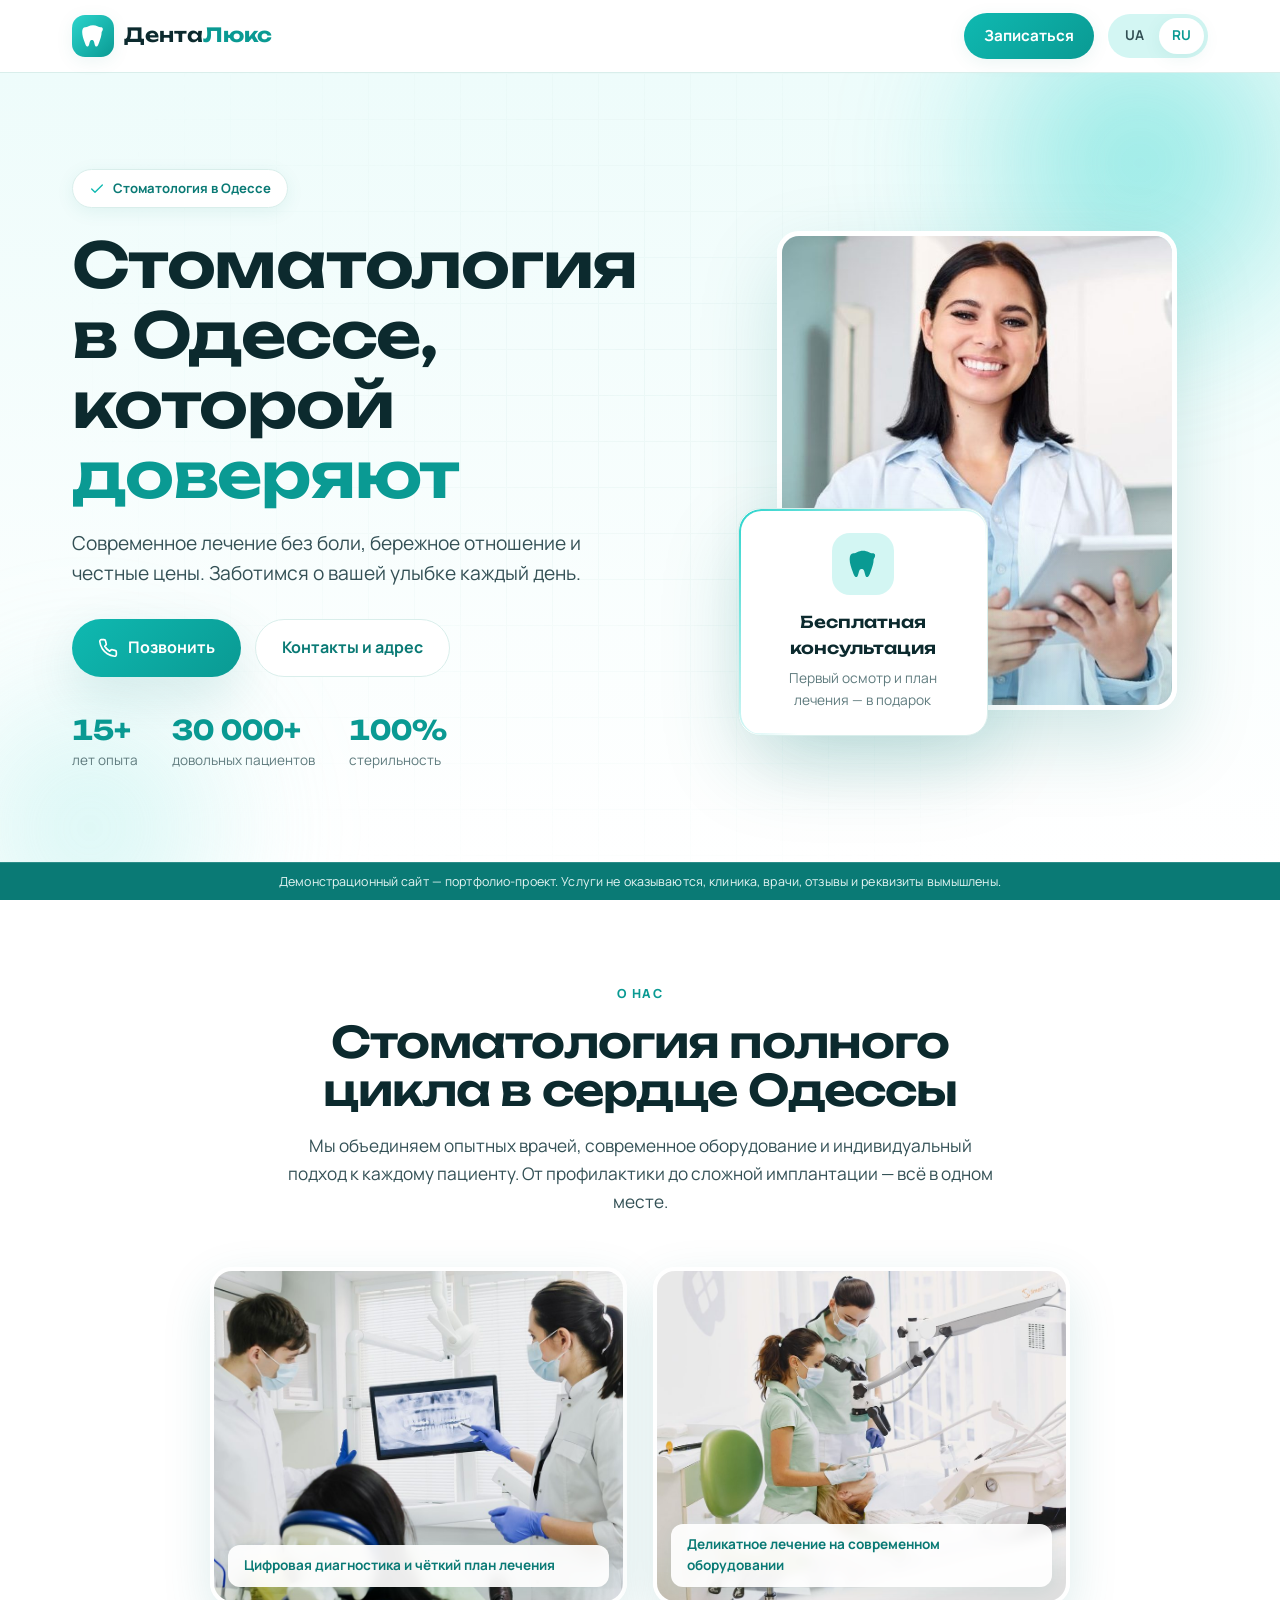
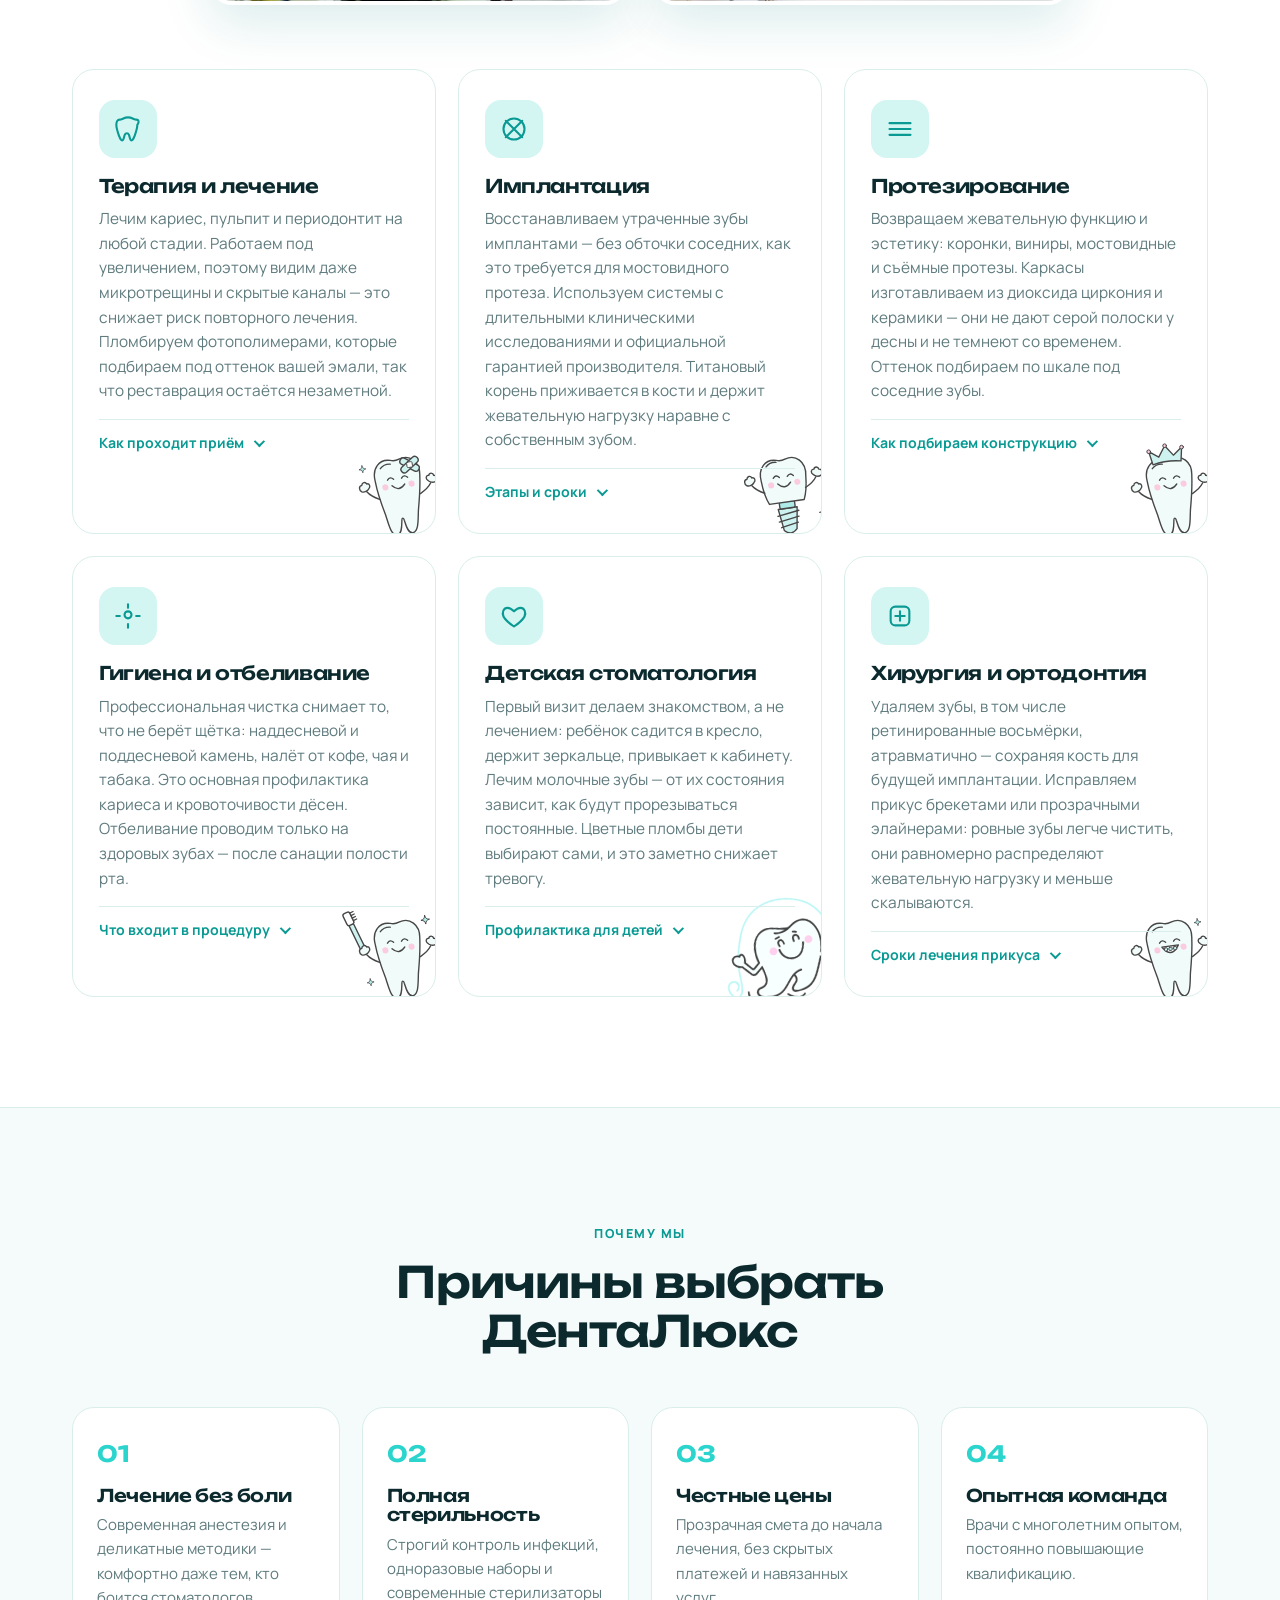
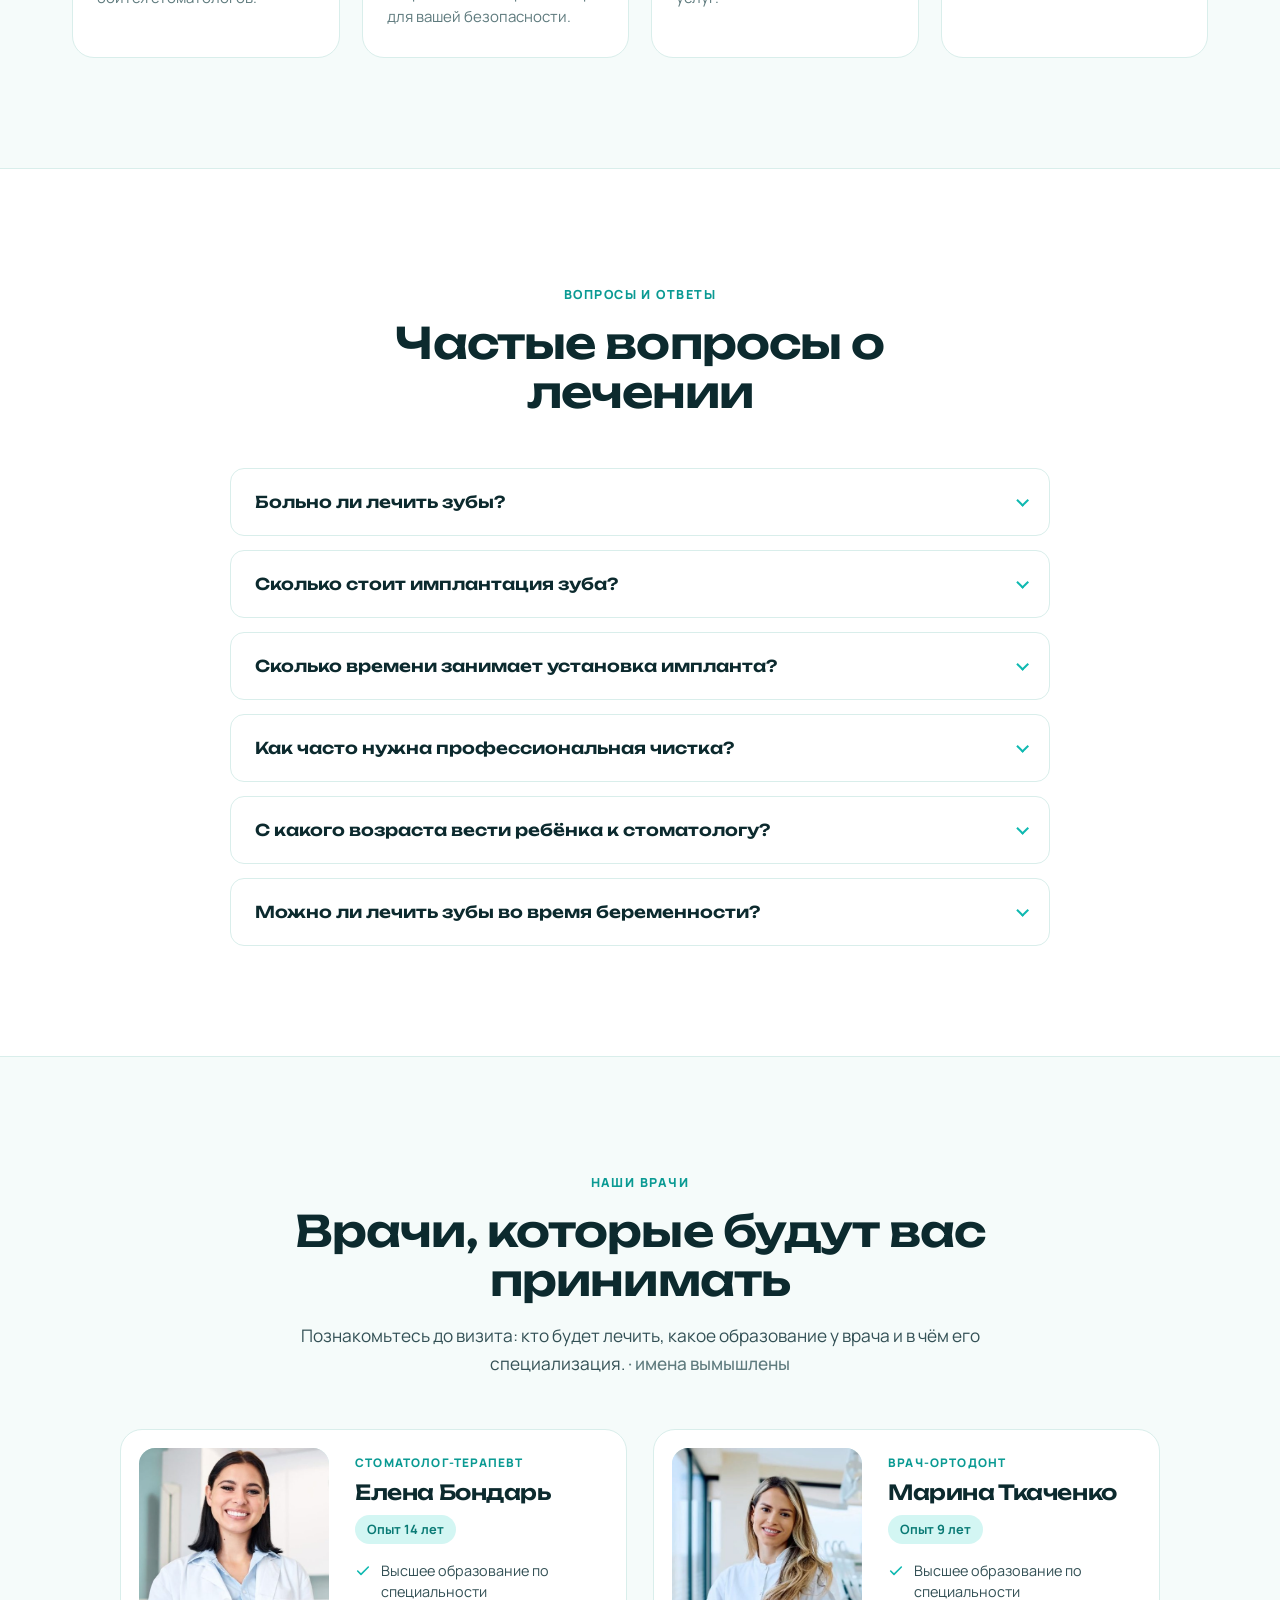
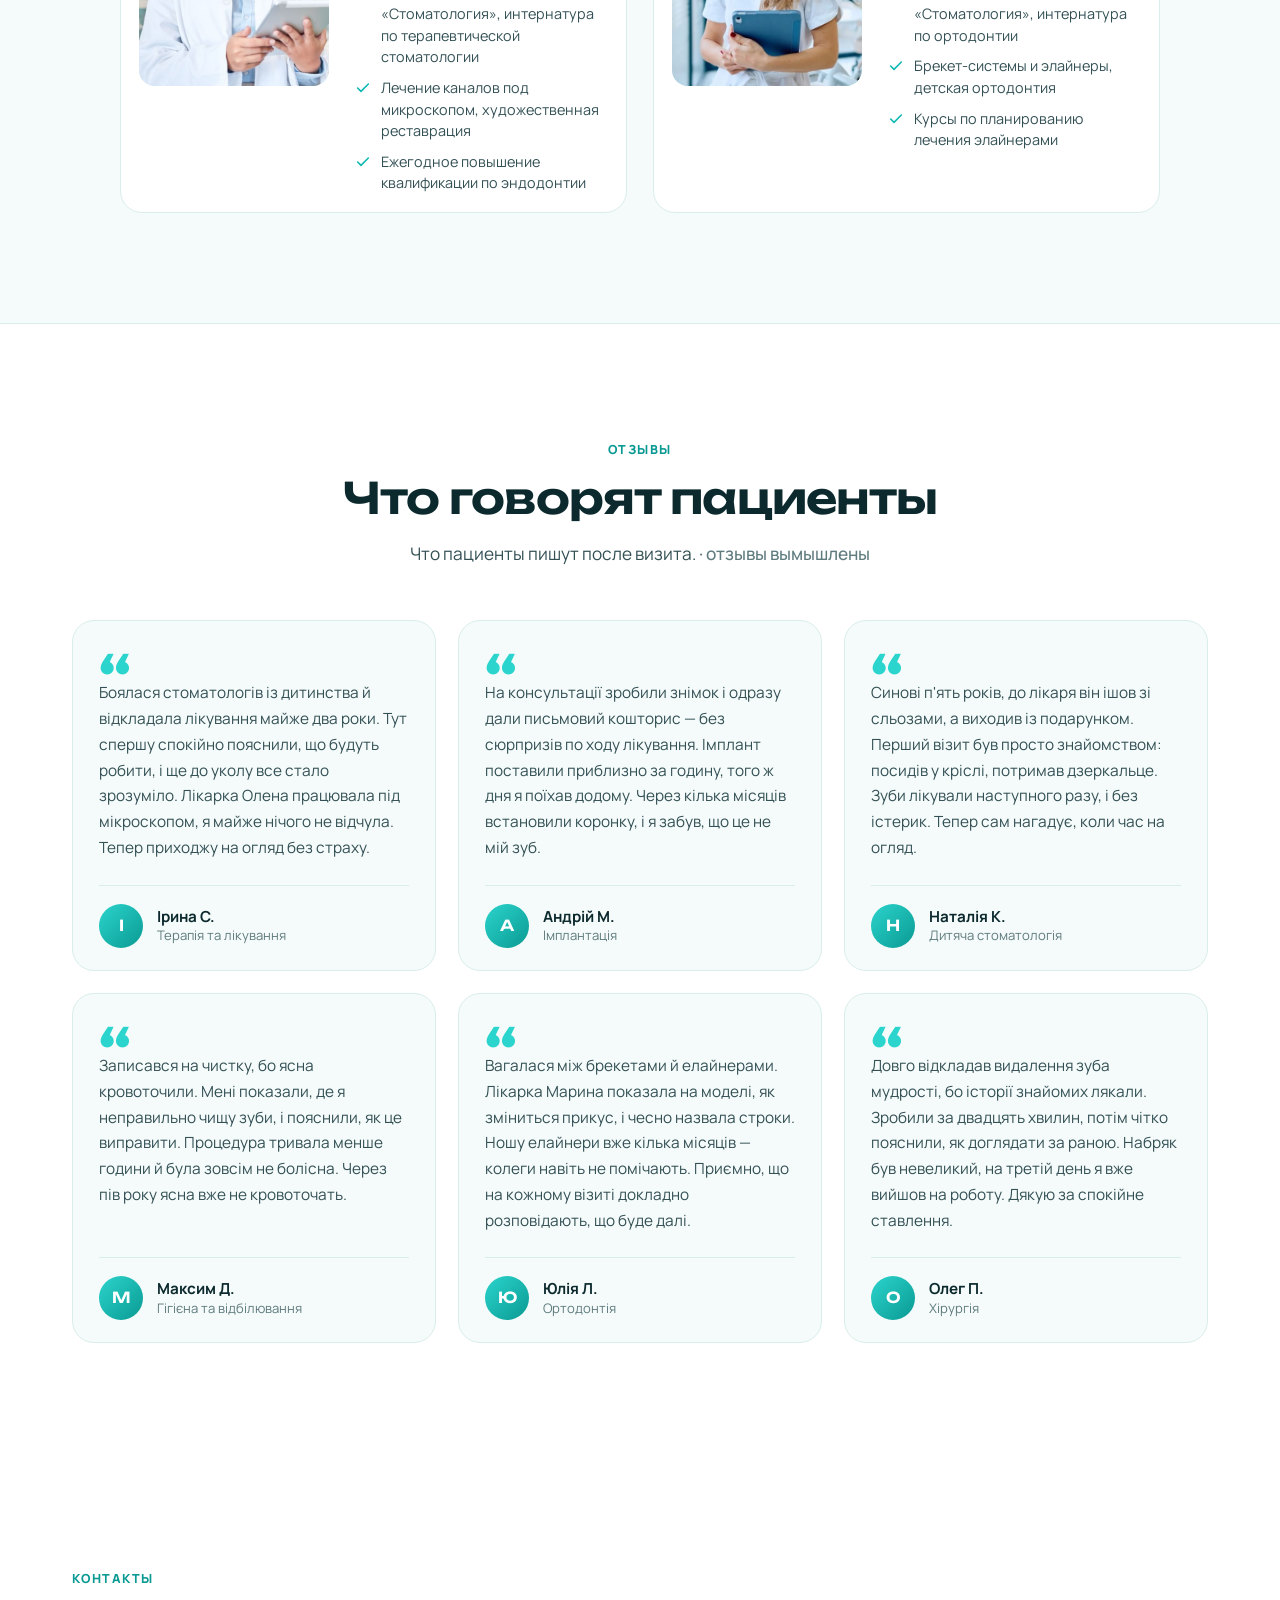
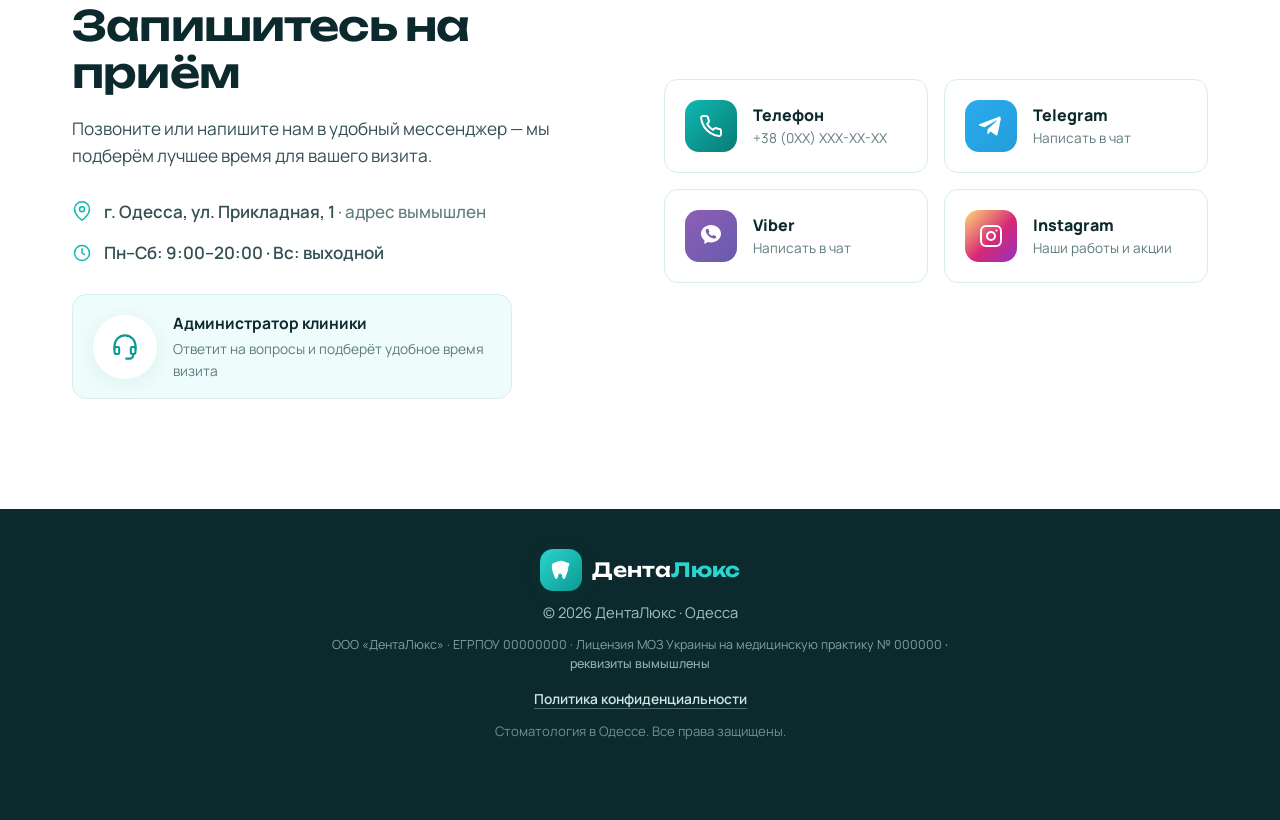
==== commit 4c296c4c: "Add six patient reviews (Ukrainian on both language pages) New "Відгуки" section between the team an" ====
--- a/ru/index.html
+++ b/ru/index.html
@@ -50,7 +50,7 @@
 
   <!-- ===== Styles ===== -->
   <!-- ?v= — версия для сброса кеша браузера после обновлений -->
-  <link rel="stylesheet" href="../assets/css/style.css?v=10" />
+  <link rel="stylesheet" href="../assets/css/style.css?v=11" />
 
   <!-- ===== Structured data: LocalBusiness ===== -->
   <script type="application/ld+json">
@@ -383,6 +383,62 @@
       </div>
     </section>
 
+    <!-- ================= REVIEWS ================= -->
+    <section class="section" id="reviews">
+      <div class="container">
+        <div class="section__head">
+          <span class="eyebrow">Отзывы</span>
+          <h2 class="section__title">Что говорят пациенты</h2>
+          <p class="section__lead">Что пациенты пишут после визита. <span class="demo-note">· отзывы вымышлены</span></p>
+        </div>
+
+        <div class="reviews" lang="uk">
+          <figure class="review">
+            <blockquote><p>Боялася стоматологів із дитинства й відкладала лікування майже два роки. Тут спершу спокійно пояснили, що будуть робити, і ще до уколу все стало зрозуміло. Лікарка Олена працювала під мікроскопом, я майже нічого не відчула. Тепер приходжу на огляд без страху.</p></blockquote>
+            <figcaption>
+              <span class="review__avatar" aria-hidden="true">І</span>
+              <span class="review__who"><strong>Ірина С.</strong><span>Терапія та лікування</span></span>
+            </figcaption>
+          </figure>
+          <figure class="review">
+            <blockquote><p>На консультації зробили знімок і одразу дали письмовий кошторис — без сюрпризів по ходу лікування. Імплант поставили приблизно за годину, того ж дня я поїхав додому. Через кілька місяців встановили коронку, і я забув, що це не мій зуб.</p></blockquote>
+            <figcaption>
+              <span class="review__avatar" aria-hidden="true">А</span>
+              <span class="review__who"><strong>Андрій М.</strong><span>Імплантація</span></span>
+            </figcaption>
+          </figure>
+          <figure class="review">
+            <blockquote><p>Синові п'ять років, до лікаря він ішов зі сльозами, а виходив із подарунком. Перший візит був просто знайомством: посидів у кріслі, потримав дзеркальце. Зуби лікували наступного разу, і без істерик. Тепер сам нагадує, коли час на огляд.</p></blockquote>
+            <figcaption>
+              <span class="review__avatar" aria-hidden="true">Н</span>
+              <span class="review__who"><strong>Наталія К.</strong><span>Дитяча стоматологія</span></span>
+            </figcaption>
+          </figure>
+          <figure class="review">
+            <blockquote><p>Записався на чистку, бо ясна кровоточили. Мені показали, де я неправильно чищу зуби, і пояснили, як це виправити. Процедура тривала менше години й була зовсім не болісна. Через пів року ясна вже не кровоточать.</p></blockquote>
+            <figcaption>
+              <span class="review__avatar" aria-hidden="true">М</span>
+              <span class="review__who"><strong>Максим Д.</strong><span>Гігієна та відбілювання</span></span>
+            </figcaption>
+          </figure>
+          <figure class="review">
+            <blockquote><p>Вагалася між брекетами й елайнерами. Лікарка Марина показала на моделі, як зміниться прикус, і чесно назвала строки. Ношу елайнери вже кілька місяців — колеги навіть не помічають. Приємно, що на кожному візиті докладно розповідають, що буде далі.</p></blockquote>
+            <figcaption>
+              <span class="review__avatar" aria-hidden="true">Ю</span>
+              <span class="review__who"><strong>Юлія Л.</strong><span>Ортодонтія</span></span>
+            </figcaption>
+          </figure>
+          <figure class="review">
+            <blockquote><p>Довго відкладав видалення зуба мудрості, бо історії знайомих лякали. Зробили за двадцять хвилин, потім чітко пояснили, як доглядати за раною. Набряк був невеликий, на третій день я вже вийшов на роботу. Дякую за спокійне ставлення.</p></blockquote>
+            <figcaption>
+              <span class="review__avatar" aria-hidden="true">О</span>
+              <span class="review__who"><strong>Олег П.</strong><span>Хірургія</span></span>
+            </figcaption>
+          </figure>
+        </div>
+      </div>
+    </section>
+
     <!-- ================= CONTACTS ================= -->
     <section class="section" id="contacts">
       <div class="container">
@@ -479,8 +535,8 @@
   </footer>
 
   <!-- Демо-банер: видно лише поки на <html> стоїть data-demo -->
-  <div class="demo-banner" role="note" data-toast="Это демо: контакты не активны.">Демонстрационный сайт — портфолио-проект. Услуги не оказываются, клиника, врачи и реквизиты вымышлены.</div>
-
-  <script src="../assets/js/main.js?v=9"></script>
+  <div class="demo-banner" role="note" data-toast="Это демо: контакты не активны.">Демонстрационный сайт — портфолио-проект. Услуги не оказываются, клиника, врачи, отзывы и реквизиты вымышлены.</div>
+
+  <script src="../assets/js/main.js?v=10"></script>
 </body>
 </html>
--- a/assets/css/style.css
+++ b/assets/css/style.css
@@ -321,6 +321,30 @@
 .doctor__creds li { display: flex; gap: 10px; align-items: flex-start; font-size: .9rem; color: var(--ink-soft); line-height: 1.5; }
 .doctor__creds svg { flex: none; margin-top: 3px; color: var(--teal-500); }
 
+/* ---------- відгуки ---------- */
+.reviews { display: grid; grid-template-columns: repeat(3, 1fr); gap: 22px; }
+.review {
+  margin: 0; display: flex; flex-direction: column; justify-content: space-between; gap: 24px;
+  background: var(--cream); border: 1px solid var(--line); border-radius: var(--radius); padding: 26px 26px 22px;
+  transition: transform .3s var(--ease-out), box-shadow .3s var(--ease-out), border-color .3s ease, background-color .3s ease;
+}
+.review:hover { transform: translateY(-5px); background: #fff; box-shadow: var(--shadow-md); border-color: var(--mint-200); }
+.review blockquote { margin: 0; }
+.review blockquote::before {
+  content: "\201C"; display: block; height: 1.7rem; margin-bottom: 6px;
+  font-family: var(--font-display); font-weight: 700; font-size: 3.6rem; line-height: 1; color: var(--teal-400);
+}
+.review blockquote p { color: var(--ink-soft); font-size: .96rem; line-height: 1.68; }
+.review figcaption { display: flex; align-items: center; gap: 14px; padding-top: 18px; border-top: 1px solid var(--line); }
+.review__avatar {
+  display: grid; place-items: center; flex: none; width: 44px; height: 44px; border-radius: 50%;
+  font-family: var(--font-display); font-weight: 600; font-size: .95rem; color: #fff;
+  background: linear-gradient(135deg, var(--teal-400), var(--teal-600));
+}
+.review__who { display: flex; flex-direction: column; line-height: 1.35; }
+.review__who strong { font-size: .95rem; }
+.review__who span { font-size: .82rem; color: var(--muted); }
+
 /* ---------- FAQ ---------- */
 .faq { max-width: 820px; margin: 0 auto; display: grid; gap: 14px; }
 .faq__item {
@@ -524,6 +548,7 @@
   .features { grid-template-columns: repeat(2, 1fr); }
   .contacts { grid-template-columns: 1fr; gap: 32px; }
   .team { grid-template-columns: 1fr; max-width: 620px; }
+  .reviews { grid-template-columns: repeat(2, 1fr); }
   .about-media { gap: 18px; margin-bottom: 52px; }
   .about-media__item img { height: 250px; }
 }
@@ -540,6 +565,7 @@
   .hero__actions { width: 100%; }
   :root { --demo-h: 52px; } /* на телефоні текст банера — у два рядки */
   html[data-demo] .demo-banner { font-size: .72rem; padding: 9px 14px; }
+  .reviews { grid-template-columns: 1fr; }
   .doctor { grid-template-columns: 1fr; gap: 18px; }
   .doctor__photo { aspect-ratio: 5 / 4; }
   .faq__item { padding: 2px 18px; }
